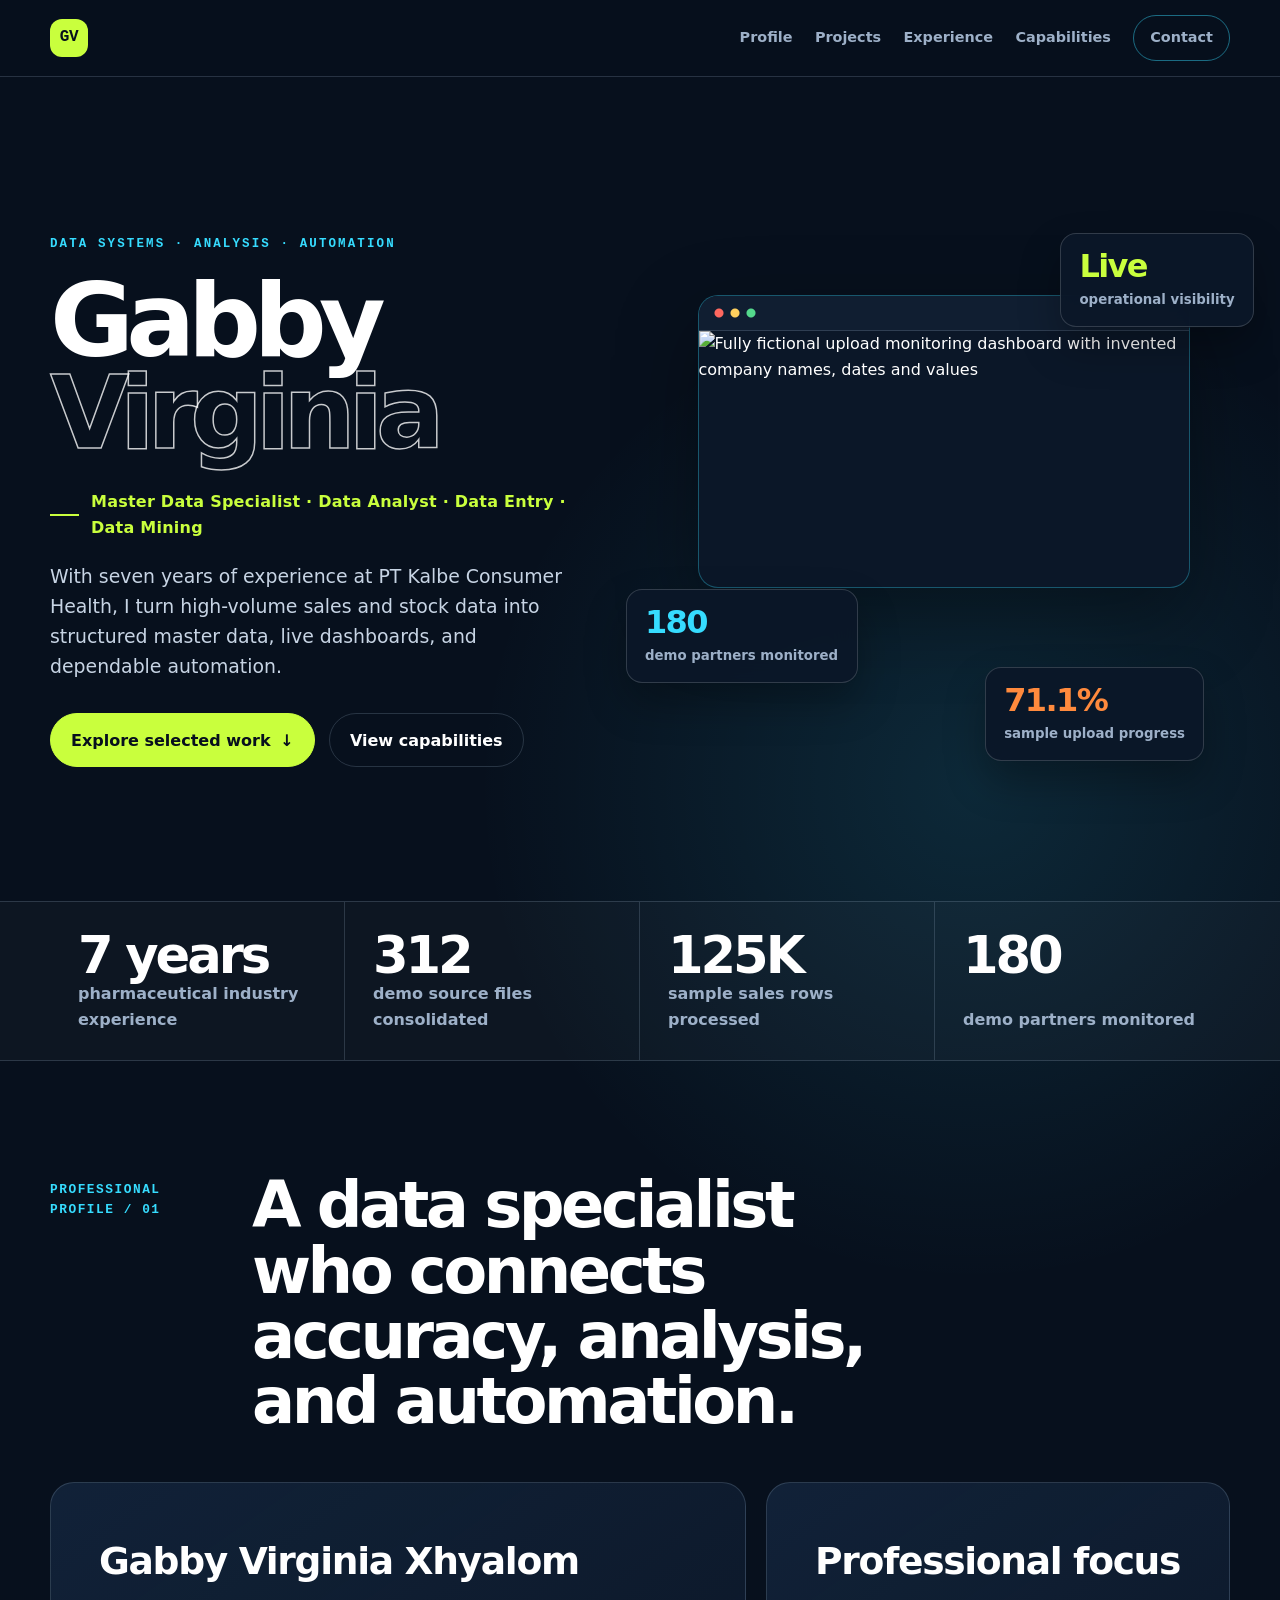
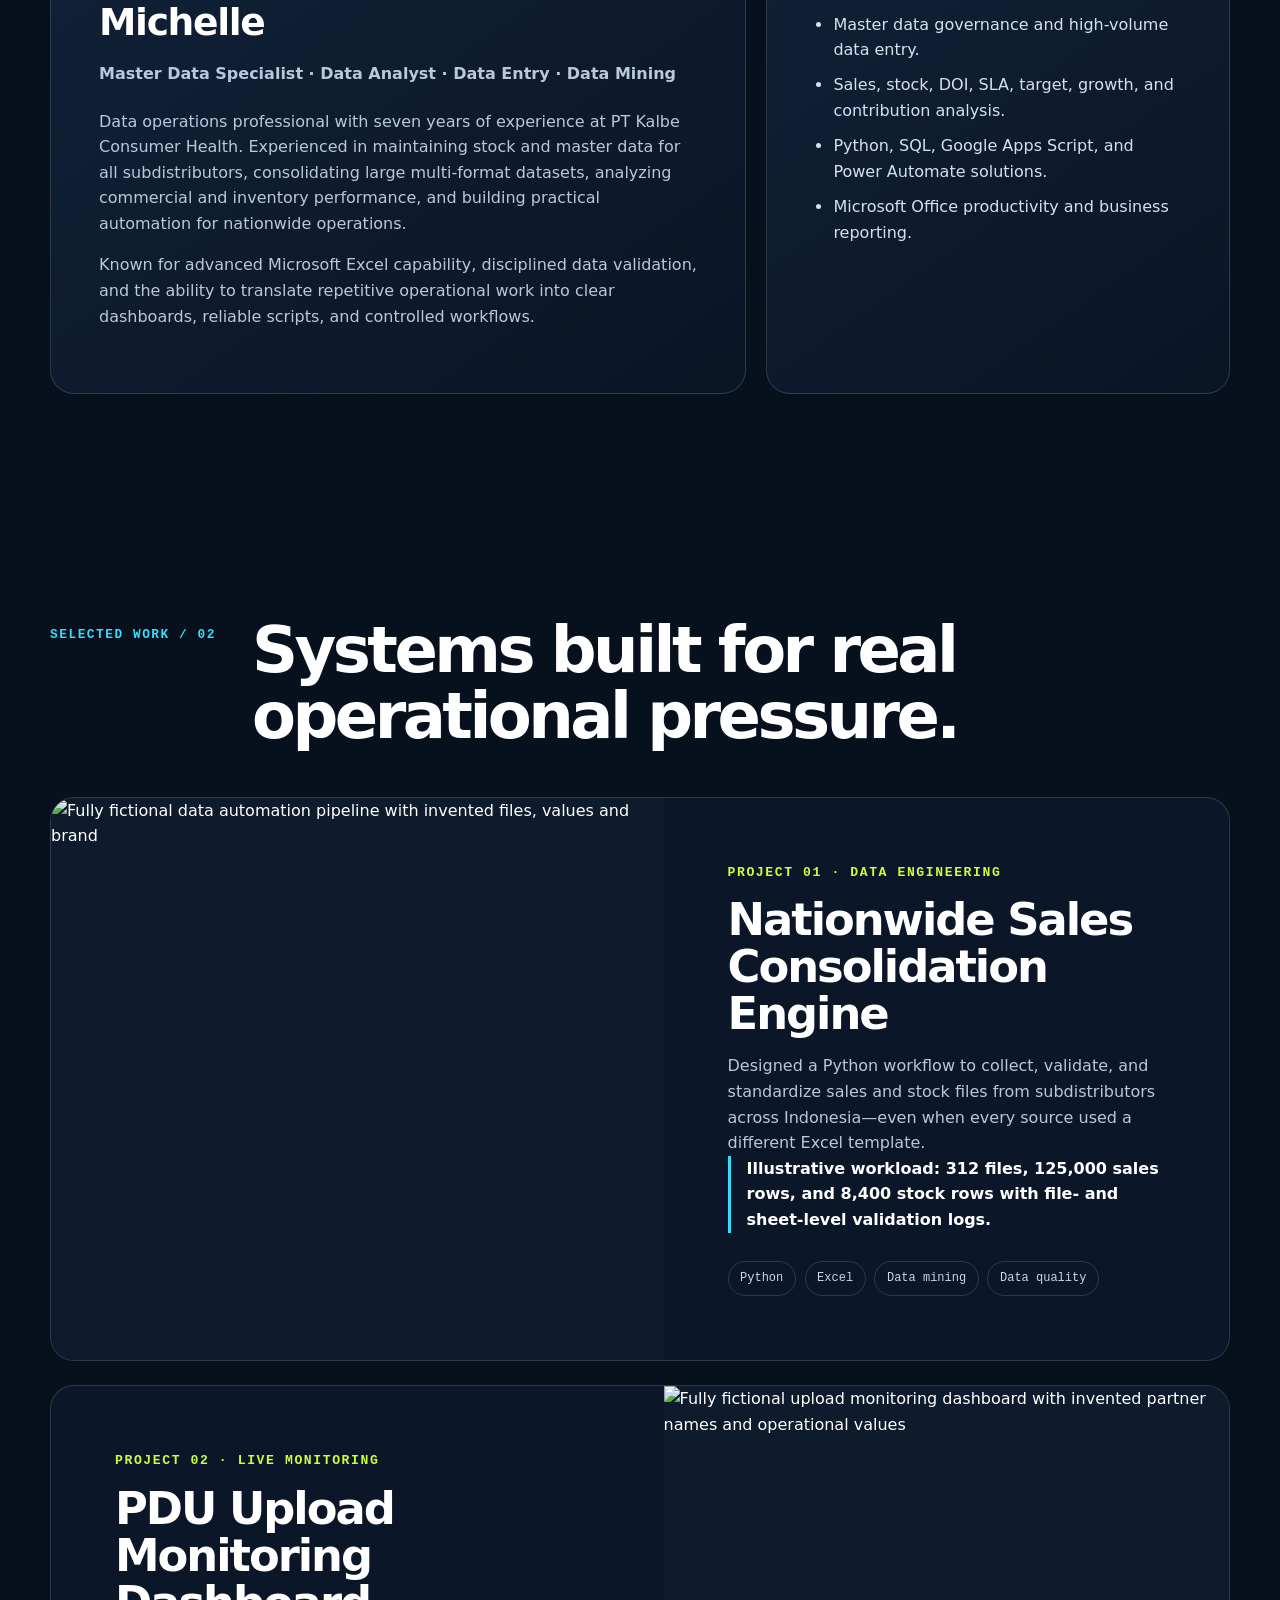
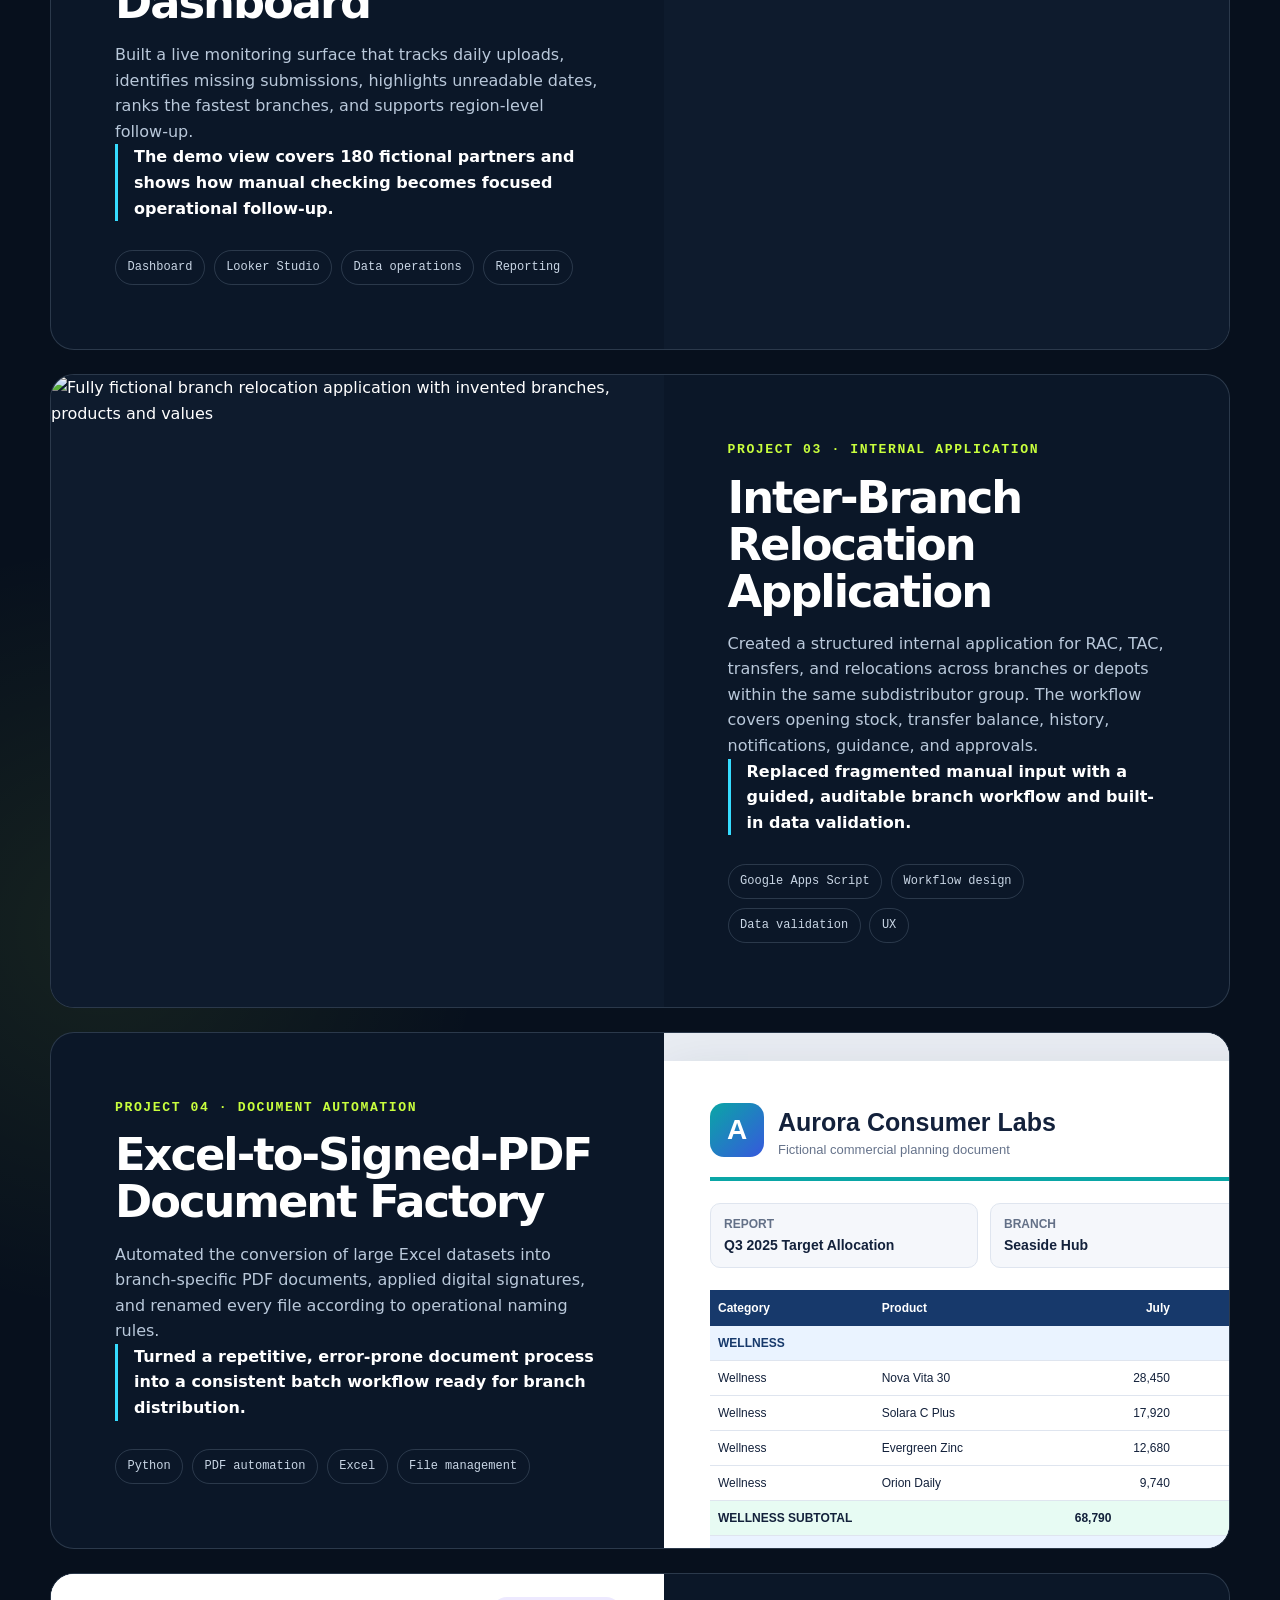
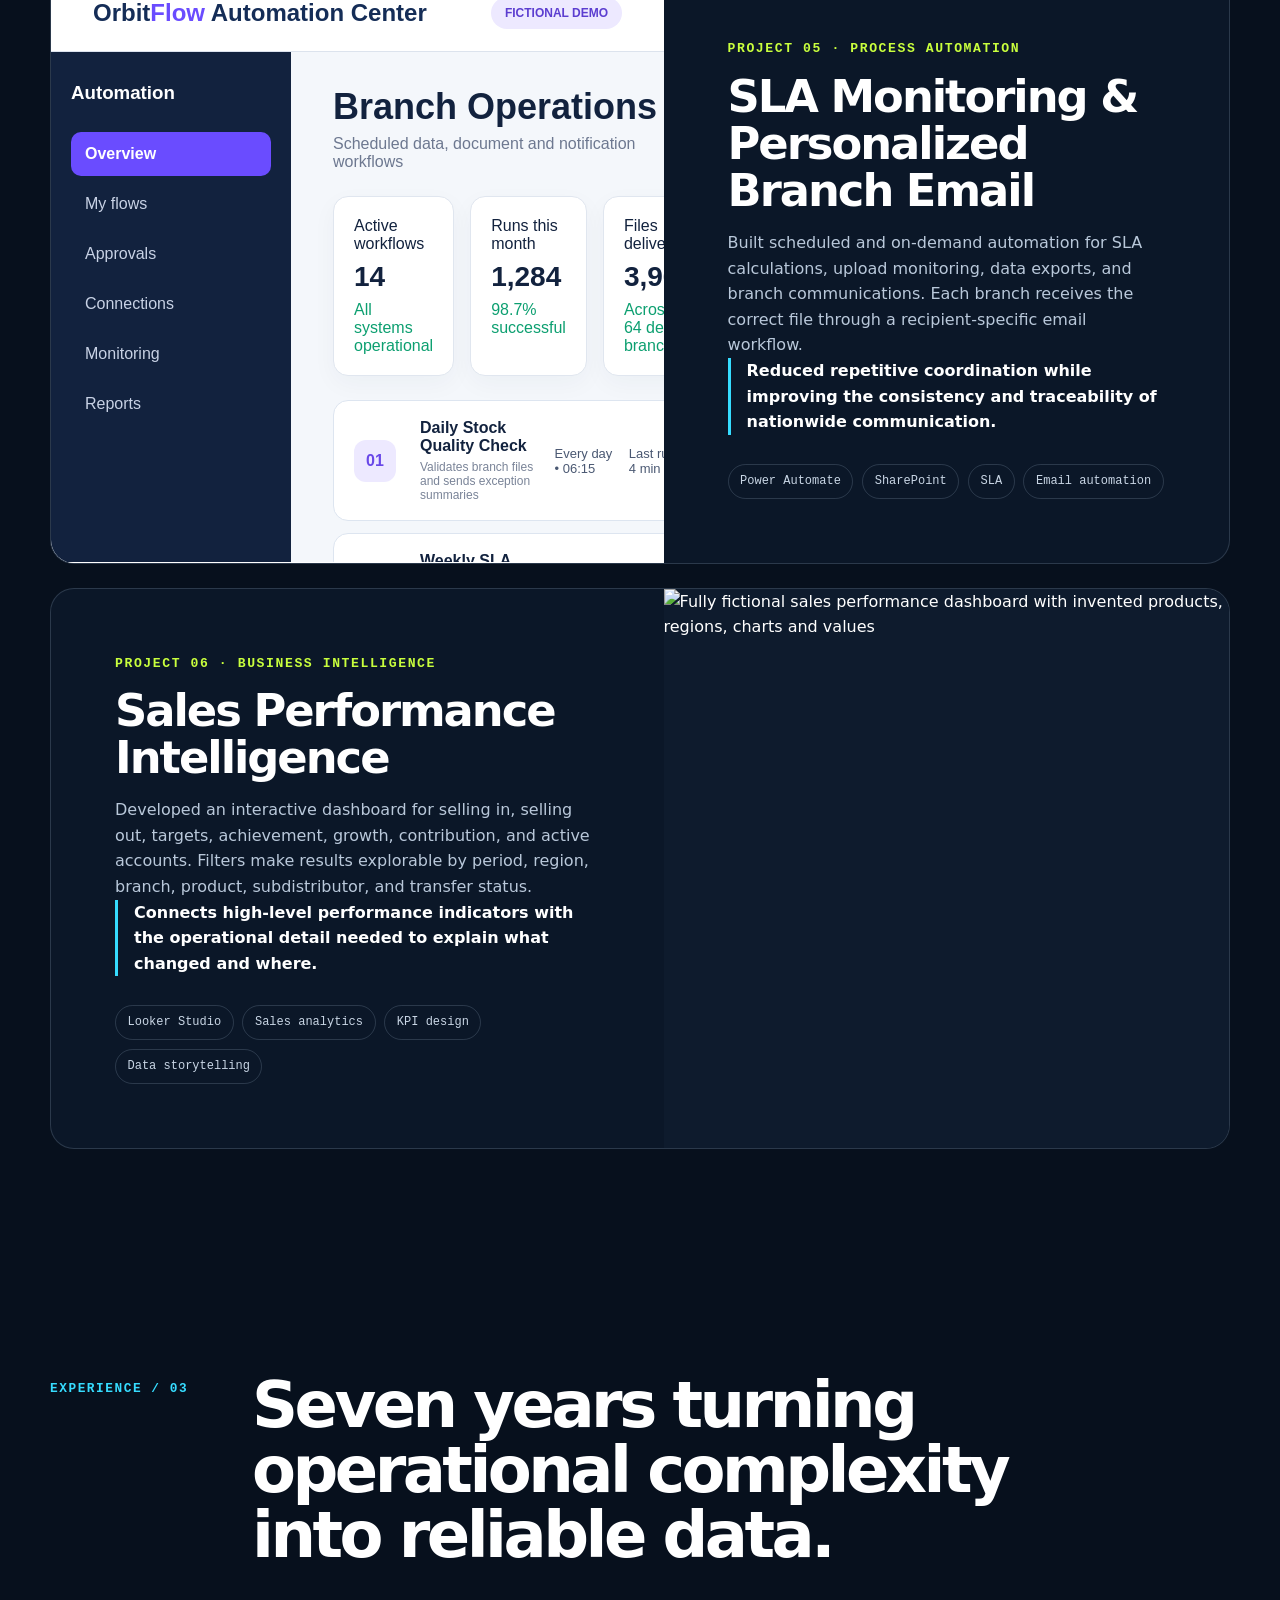
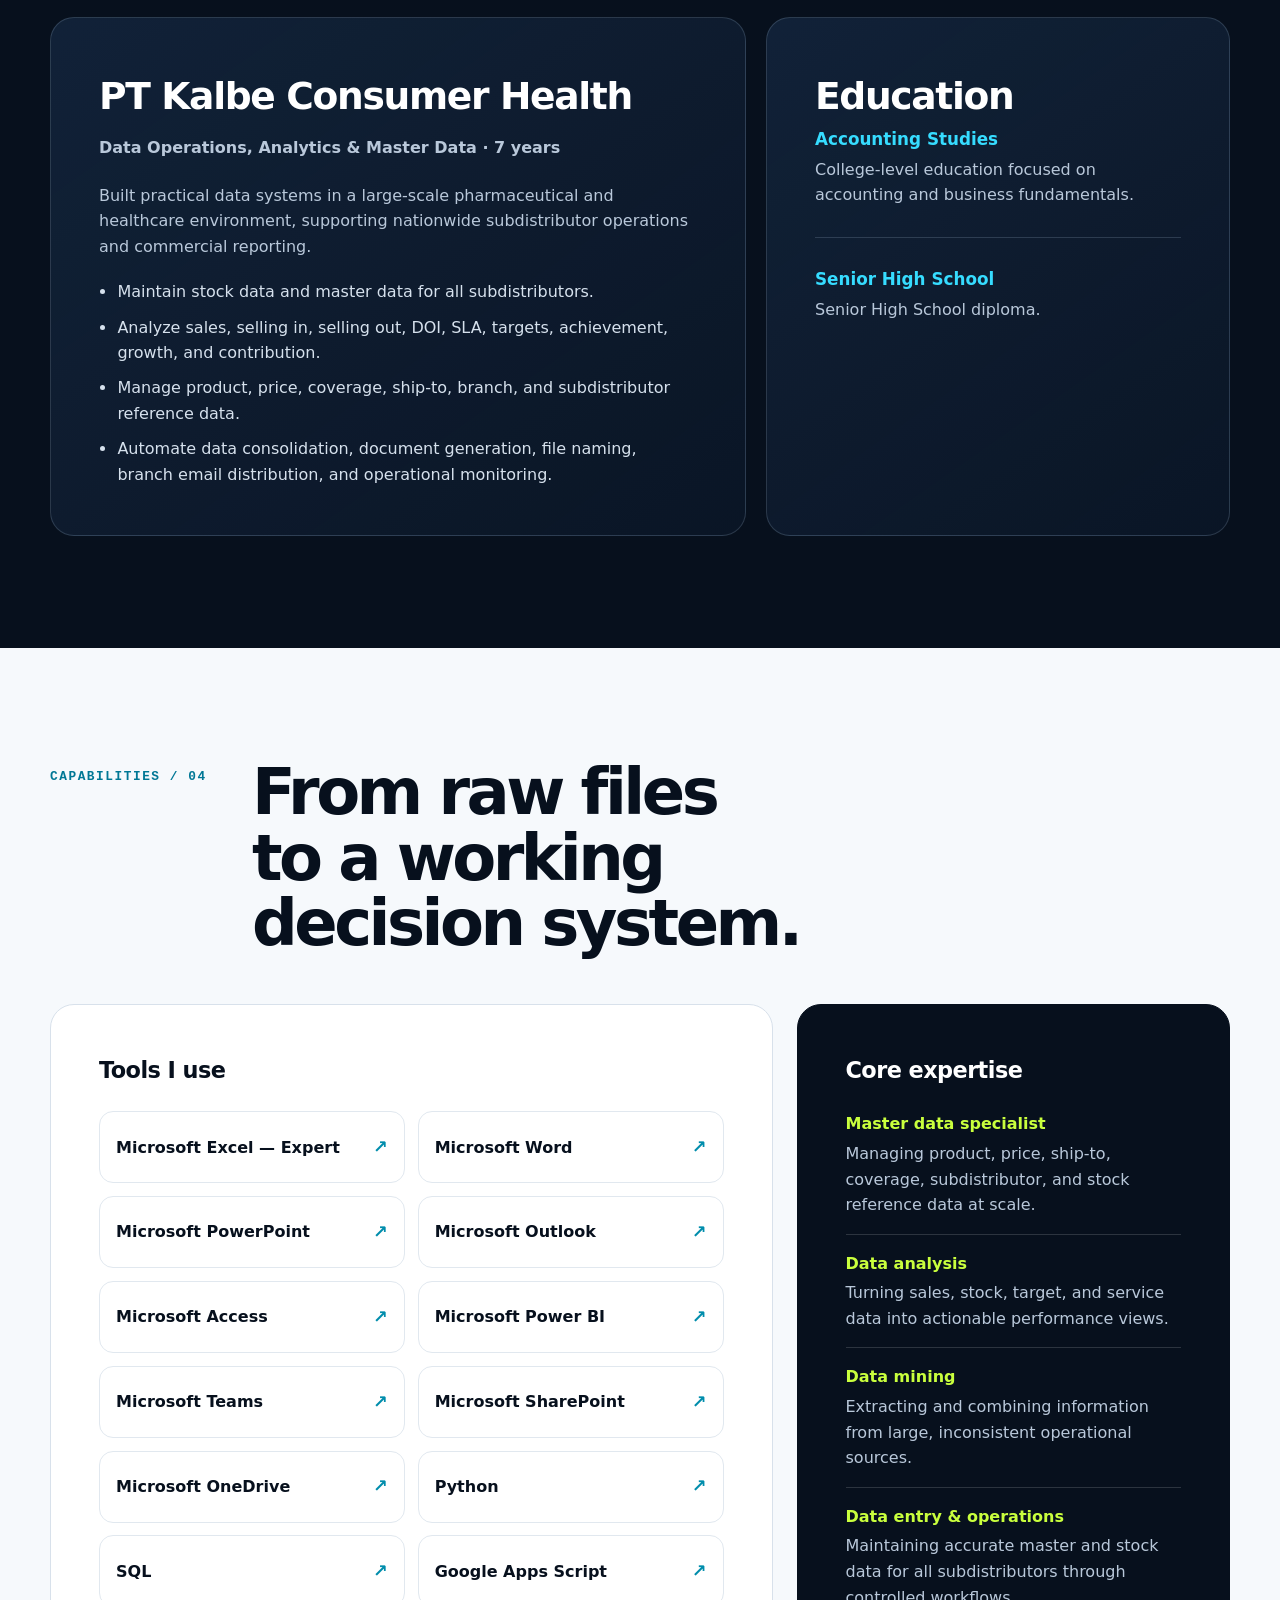
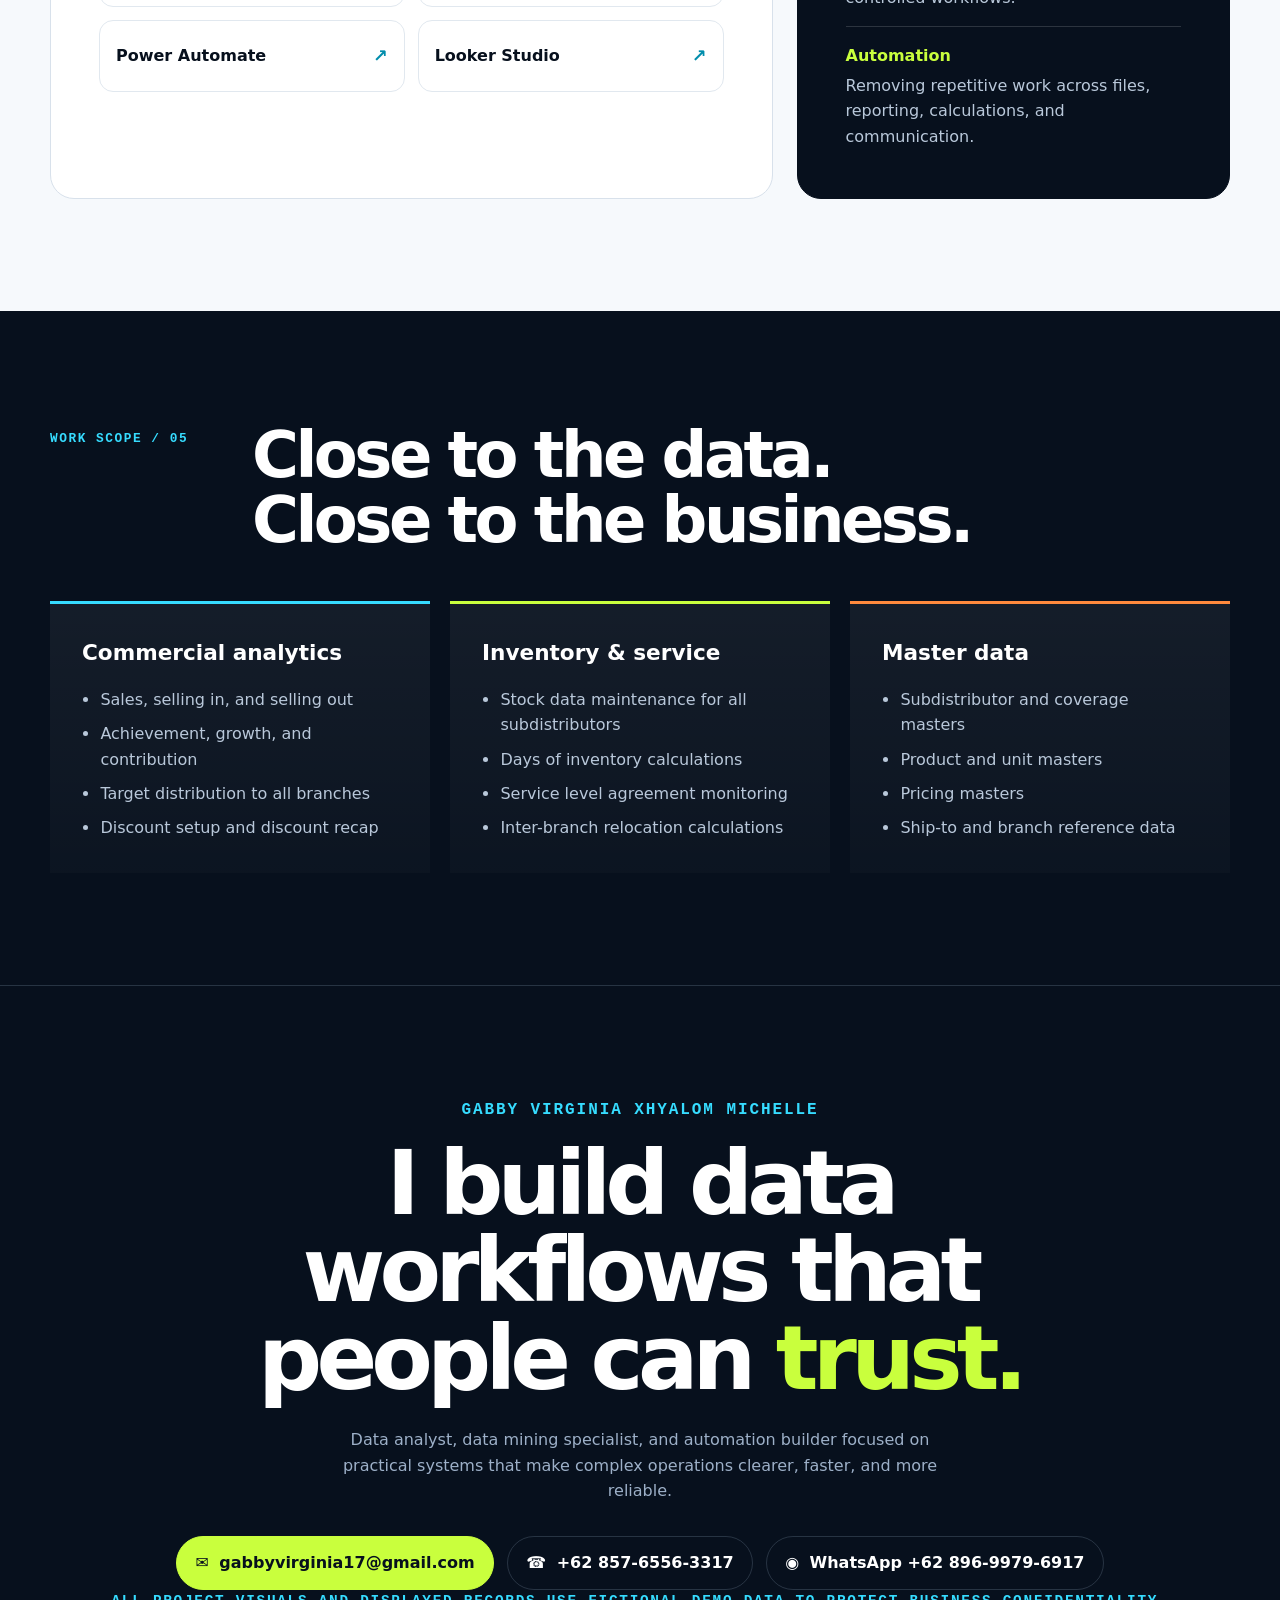
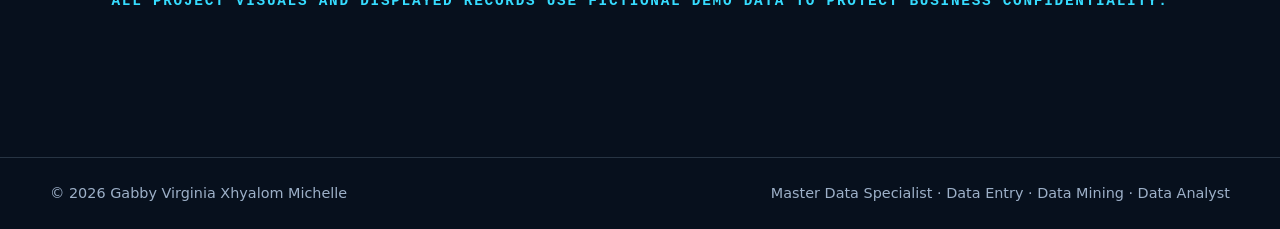
==== index.html @ 50d496a6 "Replace site with uploaded Gabby portfolio" ====
<!doctype html>
<html lang="en">
<head>
  <meta charset="utf-8">
  <meta name="viewport" content="width=device-width, initial-scale=1">
  <title>Gabby Virginia Xhyalom Michelle — Master Data Specialist</title>
  <meta name="description" content="Portfolio of Gabby Virginia Xhyalom Michelle, a master data specialist, data analyst, data entry and data mining professional with seven years of pharmaceutical industry experience.">
  <meta name="theme-color" content="#07101d">
  <link rel="icon" type="image/svg+xml" href="data:image/svg+xml,%3Csvg xmlns='http://www.w3.org/2000/svg' viewBox='0 0 64 64'%3E%3Crect width='64' height='64' rx='14' fill='%2307101d'/%3E%3Cpath d='M14 44V27h8v17h-8Zm14 0V15h8v29h-8Zm14 0V22h8v22h-8Z' fill='%2336dcff'/%3E%3Cpath d='M12 49h40' stroke='%23c9ff3d' stroke-width='4' stroke-linecap='round'/%3E%3C/svg%3E">
  <link rel="stylesheet" href="styles.css">
</head>
<body>
  <a class="skip-link" href="#main">Skip to content</a>
  <header class="topbar">
    <div class="shell nav">
      <a class="brand" href="#top" aria-label="Gabby Virginia home">
        <span class="brand-mark">GV</span>
        <span>Gabby Virginia</span>
      </a>
      <nav class="nav-links" aria-label="Primary navigation">
        <a href="#profile">Profile</a>
        <a href="#projects">Projects</a>
        <a href="#experience">Experience</a>
        <a href="#capabilities">Capabilities</a>
        <a class="nav-pill" href="#contact">Contact</a>
      </nav>
    </div>
  </header>

  <main id="main">
    <section class="hero" id="top">
      <div class="shell hero-grid">
        <div>
          <p class="eyebrow">Data systems · analysis · automation</p>
          <h1>Gabby<br><span class="outline">Virginia</span></h1>
          <p class="hero-role">Master Data Specialist · Data Analyst · Data Entry · Data Mining</p>
          <p class="hero-copy">With seven years of experience at PT Kalbe Consumer Health, I turn high-volume sales and stock data into structured master data, live dashboards, and dependable automation.</p>
          <div class="hero-actions">
            <a class="button button-primary" href="#projects">Explore selected work <span aria-hidden="true">↓</span></a>
            <a class="button button-secondary" href="#capabilities">View capabilities</a>
          </div>
        </div>

        <div class="hero-visual" aria-label="Featured live upload monitoring dashboard">
          <figure class="screen">
            <img src="assets/demo-upload-monitor.jpg" alt="Fully fictional upload monitoring dashboard with invented company names, dates and values">
          </figure>
          <div class="metric-card metric-a"><strong>180</strong><small>demo partners monitored</small></div>
          <div class="metric-card metric-b"><strong>Live</strong><small>operational visibility</small></div>
          <div class="metric-card metric-c"><strong>71.1%</strong><small>sample upload progress</small></div>
        </div>
      </div>
    </section>

    <section class="proof-strip" aria-label="Selected project scale">
      <div class="shell proof-grid">
        <div class="proof"><strong>7 years</strong><span>pharmaceutical industry experience</span></div>
        <div class="proof"><strong>312</strong><span>demo source files consolidated</span></div>
        <div class="proof"><strong>125K</strong><span>sample sales rows processed</span></div>
        <div class="proof"><strong>180</strong><span>demo partners monitored</span></div>
      </div>
    </section>

    <section id="profile">
      <div class="shell">
        <header class="section-head reveal">
          <p class="section-kicker">Professional profile / 01</p>
          <h2 class="section-title">A data specialist who connects accuracy, analysis, and automation.</h2>
        </header>
        <div class="career-grid">
          <article class="career-block reveal">
            <h3>Gabby Virginia Xhyalom Michelle</h3>
            <p class="career-meta">Master Data Specialist · Data Analyst · Data Entry · Data Mining</p>
            <p>Data operations professional with seven years of experience at PT Kalbe Consumer Health. Experienced in maintaining stock and master data for all subdistributors, consolidating large multi-format datasets, analyzing commercial and inventory performance, and building practical automation for nationwide operations.</p>
            <p>Known for advanced Microsoft Excel capability, disciplined data validation, and the ability to translate repetitive operational work into clear dashboards, reliable scripts, and controlled workflows.</p>
          </article>
          <aside class="career-block reveal">
            <h3>Professional focus</h3>
            <ul class="career-list">
              <li>Master data governance and high-volume data entry.</li>
              <li>Sales, stock, DOI, SLA, target, growth, and contribution analysis.</li>
              <li>Python, SQL, Google Apps Script, and Power Automate solutions.</li>
              <li>Microsoft Office productivity and business reporting.</li>
            </ul>
          </aside>
        </div>
      </div>
    </section>

    <section id="projects">
      <div class="shell">
        <header class="section-head reveal">
          <p class="section-kicker">Selected work / 02</p>
          <h2 class="section-title">Systems built for real operational pressure.</h2>
        </header>

        <div class="project-list">
          <article class="project reveal">
            <div class="project-media"><img src="assets/demo-automation-pipeline.jpg" alt="Fully fictional data automation pipeline with invented files, values and brand"></div>
            <div class="project-copy">
              <span class="project-number">PROJECT 01 · DATA ENGINEERING</span>
              <h3>Nationwide Sales Consolidation Engine</h3>
              <p>Designed a Python workflow to collect, validate, and standardize sales and stock files from subdistributors across Indonesia—even when every source used a different Excel template.</p>
              <p class="project-impact">Illustrative workload: 312 files, 125,000 sales rows, and 8,400 stock rows with file- and sheet-level validation logs.</p>
              <div class="tags"><span class="tag">Python</span><span class="tag">Excel</span><span class="tag">Data mining</span><span class="tag">Data quality</span></div>
            </div>
          </article>

          <article class="project reveal">
            <div class="project-media"><img src="assets/demo-upload-monitor.jpg" alt="Fully fictional upload monitoring dashboard with invented partner names and operational values"></div>
            <div class="project-copy">
              <span class="project-number">PROJECT 02 · LIVE MONITORING</span>
              <h3>PDU Upload Monitoring Dashboard</h3>
              <p>Built a live monitoring surface that tracks daily uploads, identifies missing submissions, highlights unreadable dates, ranks the fastest branches, and supports region-level follow-up.</p>
              <p class="project-impact">The demo view covers 180 fictional partners and shows how manual checking becomes focused operational follow-up.</p>
              <div class="tags"><span class="tag">Dashboard</span><span class="tag">Looker Studio</span><span class="tag">Data operations</span><span class="tag">Reporting</span></div>
            </div>
          </article>

          <article class="project reveal">
            <div class="project-media"><img src="assets/demo-relocation-workflow.jpg" alt="Fully fictional branch relocation application with invented branches, products and values"></div>
            <div class="project-copy">
              <span class="project-number">PROJECT 03 · INTERNAL APPLICATION</span>
              <h3>Inter-Branch Relocation Application</h3>
              <p>Created a structured internal application for RAC, TAC, transfers, and relocations across branches or depots within the same subdistributor group. The workflow covers opening stock, transfer balance, history, notifications, guidance, and approvals.</p>
              <p class="project-impact">Replaced fragmented manual input with a guided, auditable branch workflow and built-in data validation.</p>
              <div class="tags"><span class="tag">Google Apps Script</span><span class="tag">Workflow design</span><span class="tag">Data validation</span><span class="tag">UX</span></div>
            </div>
          </article>

          <article class="project reveal">
            <div class="project-media iframe-demo"><iframe src="assets/target-document-fictional.html" title="Fictional target allocation document preview" loading="lazy" tabindex="-1"></iframe></div>
            <div class="project-copy">
              <span class="project-number">PROJECT 04 · DOCUMENT AUTOMATION</span>
              <h3>Excel-to-Signed-PDF Document Factory</h3>
              <p>Automated the conversion of large Excel datasets into branch-specific PDF documents, applied digital signatures, and renamed every file according to operational naming rules.</p>
              <p class="project-impact">Turned a repetitive, error-prone document process into a consistent batch workflow ready for branch distribution.</p>
              <div class="tags"><span class="tag">Python</span><span class="tag">PDF automation</span><span class="tag">Excel</span><span class="tag">File management</span></div>
            </div>
          </article>

          <article class="project reveal">
            <div class="project-media iframe-demo"><iframe src="assets/automation-center-fictional.html" title="Fictional automation workflow center preview" loading="lazy" tabindex="-1"></iframe></div>
            <div class="project-copy">
              <span class="project-number">PROJECT 05 · PROCESS AUTOMATION</span>
              <h3>SLA Monitoring &amp; Personalized Branch Email</h3>
              <p>Built scheduled and on-demand automation for SLA calculations, upload monitoring, data exports, and branch communications. Each branch receives the correct file through a recipient-specific email workflow.</p>
              <p class="project-impact">Reduced repetitive coordination while improving the consistency and traceability of nationwide communication.</p>
              <div class="tags"><span class="tag">Power Automate</span><span class="tag">SharePoint</span><span class="tag">SLA</span><span class="tag">Email automation</span></div>
            </div>
          </article>

          <article class="project reveal">
            <div class="project-media"><img src="assets/demo-sales-dashboard.jpg" alt="Fully fictional sales performance dashboard with invented products, regions, charts and values"></div>
            <div class="project-copy">
              <span class="project-number">PROJECT 06 · BUSINESS INTELLIGENCE</span>
              <h3>Sales Performance Intelligence</h3>
              <p>Developed an interactive dashboard for selling in, selling out, targets, achievement, growth, contribution, and active accounts. Filters make results explorable by period, region, branch, product, subdistributor, and transfer status.</p>
              <p class="project-impact">Connects high-level performance indicators with the operational detail needed to explain what changed and where.</p>
              <div class="tags"><span class="tag">Looker Studio</span><span class="tag">Sales analytics</span><span class="tag">KPI design</span><span class="tag">Data storytelling</span></div>
            </div>
          </article>
        </div>
      </div>
    </section>

    <section id="experience">
      <div class="shell">
        <header class="section-head reveal">
          <p class="section-kicker">Experience / 03</p>
          <h2 class="section-title">Seven years turning operational complexity into reliable data.</h2>
        </header>
        <div class="career-grid">
          <article class="career-block reveal">
            <h3>PT Kalbe Consumer Health</h3>
            <p class="career-meta">Data Operations, Analytics &amp; Master Data · 7 years</p>
            <p>Built practical data systems in a large-scale pharmaceutical and healthcare environment, supporting nationwide subdistributor operations and commercial reporting.</p>
            <ul class="career-list">
              <li>Maintain stock data and master data for all subdistributors.</li>
              <li>Analyze sales, selling in, selling out, DOI, SLA, targets, achievement, growth, and contribution.</li>
              <li>Manage product, price, coverage, ship-to, branch, and subdistributor reference data.</li>
              <li>Automate data consolidation, document generation, file naming, branch email distribution, and operational monitoring.</li>
            </ul>
          </article>
          <aside class="career-block reveal" aria-label="Education">
            <h3>Education</h3>
            <div class="education-item">
              <strong>Accounting Studies</strong>
              <span>College-level education focused on accounting and business fundamentals.</span>
            </div>
            <div class="education-item">
              <strong>Senior High School</strong>
              <span>Senior High School diploma.</span>
            </div>
          </aside>
        </div>
      </div>
    </section>

    <section class="capabilities" id="capabilities">
      <div class="shell">
        <header class="section-head reveal">
          <p class="section-kicker">Capabilities / 04</p>
          <h2 class="section-title">From raw files to a working decision system.</h2>
        </header>
        <div class="cap-grid">
          <div class="cap-panel reveal">
            <h3>Tools I use</h3>
            <div class="skill-list">
              <div class="skill">Microsoft Excel — Expert</div>
              <div class="skill">Microsoft Word</div>
              <div class="skill">Microsoft PowerPoint</div>
              <div class="skill">Microsoft Outlook</div>
              <div class="skill">Microsoft Access</div>
              <div class="skill">Microsoft Power BI</div>
              <div class="skill">Microsoft Teams</div>
              <div class="skill">Microsoft SharePoint</div>
              <div class="skill">Microsoft OneDrive</div>
              <div class="skill">Python</div>
              <div class="skill">SQL</div>
              <div class="skill">Google Apps Script</div>
              <div class="skill">Power Automate</div>
              <div class="skill">Looker Studio</div>
            </div>
          </div>
          <div class="cap-panel dark reveal">
            <h3>Core expertise</h3>
            <div class="expertise-list">
              <div class="expertise-item"><strong>Master data specialist</strong><span>Managing product, price, ship-to, coverage, subdistributor, and stock reference data at scale.</span></div>
              <div class="expertise-item"><strong>Data analysis</strong><span>Turning sales, stock, target, and service data into actionable performance views.</span></div>
              <div class="expertise-item"><strong>Data mining</strong><span>Extracting and combining information from large, inconsistent operational sources.</span></div>
              <div class="expertise-item"><strong>Data entry &amp; operations</strong><span>Maintaining accurate master and stock data for all subdistributors through controlled workflows.</span></div>
              <div class="expertise-item"><strong>Automation</strong><span>Removing repetitive work across files, reporting, calculations, and communication.</span></div>
            </div>
          </div>
        </div>
      </div>
    </section>

    <section id="scope">
      <div class="shell">
        <header class="section-head reveal">
          <p class="section-kicker">Work scope / 05</p>
          <h2 class="section-title">Close to the data. Close to the business.</h2>
        </header>
        <div class="scope-grid">
          <article class="scope-card reveal">
            <h3>Commercial analytics</h3>
            <ul><li>Sales, selling in, and selling out</li><li>Achievement, growth, and contribution</li><li>Target distribution to all branches</li><li>Discount setup and discount recap</li></ul>
          </article>
          <article class="scope-card reveal">
            <h3>Inventory &amp; service</h3>
            <ul><li>Stock data maintenance for all subdistributors</li><li>Days of inventory calculations</li><li>Service level agreement monitoring</li><li>Inter-branch relocation calculations</li></ul>
          </article>
          <article class="scope-card reveal">
            <h3>Master data</h3>
            <ul><li>Subdistributor and coverage masters</li><li>Product and unit masters</li><li>Pricing masters</li><li>Ship-to and branch reference data</li></ul>
          </article>
        </div>
      </div>
    </section>

    <section class="closing" id="contact">
      <div class="shell reveal">
        <p>Gabby Virginia Xhyalom Michelle</p>
        <h2>I build data workflows that people can <span>trust.</span></h2>
        <p class="closing-note">Data analyst, data mining specialist, and automation builder focused on practical systems that make complex operations clearer, faster, and more reliable.</p>
        <div class="contact-links" aria-label="Contact Gabby Virginia">
          <a class="contact-link" href="mailto:gabbyvirginia17@gmail.com"><span aria-hidden="true">✉</span> gabbyvirginia17@gmail.com</a>
          <a class="contact-link" href="tel:+6285765563317"><span aria-hidden="true">☎</span> +62 857-6556-3317</a>
          <a class="contact-link" href="https://wa.me/6289699796917" target="_blank" rel="noopener"><span aria-hidden="true">◉</span> WhatsApp +62 896-9979-6917</a>
        </div>
        <p class="demo-note">All project visuals and displayed records use fictional demo data to protect business confidentiality.</p>
      </div>
    </section>
  </main>

  <footer>
    <div class="shell footer-inner">
      <span>© <span id="year"></span> Gabby Virginia Xhyalom Michelle</span>
      <span>Master Data Specialist · Data Entry · Data Mining · Data Analyst</span>
    </div>
  </footer>
  <script src="script.js"></script>
</body>
</html>
---- styles.css ----
:root {
      --ink: #07101d;
      --ink-2: #0b1728;
      --ink-3: #13243b;
      --paper: #f6f9fc;
      --muted: #9db0c8;
      --line: rgba(157, 176, 200, .22);
      --cyan: #36dcff;
      --lime: #c9ff3d;
      --orange: #ff8a3d;
      --white: #ffffff;
      --radius: 24px;
      --shadow: 0 28px 80px rgba(0, 0, 0, .34);
    }

    * { box-sizing: border-box; }
    html { scroll-behavior: smooth; }
    body {
      margin: 0;
      color: var(--white);
      background:
        radial-gradient(circle at 76% 8%, rgba(54, 220, 255, .12), transparent 31rem),
        radial-gradient(circle at 8% 42%, rgba(201, 255, 61, .08), transparent 24rem),
        var(--ink);
      font-family: Inter, ui-sans-serif, system-ui, -apple-system, BlinkMacSystemFont, "Segoe UI", sans-serif;
      font-size: 16px;
      line-height: 1.6;
      overflow-x: hidden;
    }

    a { color: inherit; }
    img { display: block; max-width: 100%; }
    button { font: inherit; }
    ::selection { background: var(--lime); color: var(--ink); }

    .skip-link {
      position: fixed;
      left: 1rem;
      top: -5rem;
      z-index: 100;
      padding: .75rem 1rem;
      color: var(--ink);
      background: var(--lime);
      border-radius: 8px;
      font-weight: 800;
    }
    .skip-link:focus { top: 1rem; }

    .shell { width: min(1180px, calc(100% - 40px)); margin: 0 auto; }

    .topbar {
      position: sticky;
      top: 0;
      z-index: 40;
      background: rgba(7, 16, 29, .78);
      border-bottom: 1px solid var(--line);
      backdrop-filter: blur(18px);
    }
    .nav {
      min-height: 76px;
      display: flex;
      align-items: center;
      justify-content: space-between;
      gap: 2rem;
    }
    .brand {
      display: inline-flex;
      align-items: center;
      gap: .8rem;
      text-decoration: none;
      font-weight: 850;
      letter-spacing: -.02em;
    }
    .brand-mark {
      width: 38px;
      height: 38px;
      display: grid;
      place-items: center;
      color: var(--ink);
      background: var(--lime);
      border-radius: 12px;
      font-family: ui-monospace, SFMono-Regular, Menlo, Consolas, monospace;
      font-weight: 900;
    }
    .brand span:last-child { display: none; }
    .nav-links { display: flex; align-items: center; gap: 1.4rem; }
    .nav-links a {
      color: var(--muted);
      text-decoration: none;
      font-weight: 700;
      font-size: .9rem;
      transition: color .2s ease;
    }
    .nav-links a:hover, .nav-links a:focus-visible { color: var(--white); }
    .nav-pill {
      padding: .68rem 1rem;
      border: 1px solid rgba(54, 220, 255, .45);
      border-radius: 999px;
    }

    .hero {
      min-height: calc(100vh - 76px);
      padding: 5.5rem 0 4rem;
      display: grid;
      align-items: center;
    }
    .hero-grid {
      display: grid;
      grid-template-columns: minmax(0, .95fr) minmax(460px, 1.05fr);
      align-items: center;
      gap: clamp(3rem, 7vw, 7rem);
    }
    .eyebrow {
      margin: 0 0 1.25rem;
      color: var(--cyan);
      font-family: ui-monospace, SFMono-Regular, Menlo, Consolas, monospace;
      font-size: .78rem;
      font-weight: 800;
      letter-spacing: .17em;
      text-transform: uppercase;
    }
    .hero h1 {
      margin: 0;
      max-width: 760px;
      font-size: clamp(3.4rem, 8vw, 7.4rem);
      line-height: .9;
      letter-spacing: -.075em;
      text-wrap: balance;
    }
    .hero h1 .outline {
      color: transparent;
      -webkit-text-stroke: 1.5px rgba(255, 255, 255, .78);
    }
    .hero-role {
      margin: 1.9rem 0 0;
      display: flex;
      align-items: center;
      gap: .75rem;
      color: var(--lime);
      font-weight: 850;
      letter-spacing: .015em;
    }
    .hero-role::before {
      content: "";
      width: 36px;
      height: 2px;
      background: var(--lime);
    }
    .hero-copy {
      max-width: 610px;
      margin: 1.25rem 0 2rem;
      color: #c7d4e4;
      font-size: clamp(1rem, 1.6vw, 1.18rem);
    }
    .hero-actions { display: flex; flex-wrap: wrap; gap: .9rem; }
    .button {
      display: inline-flex;
      align-items: center;
      justify-content: center;
      gap: .6rem;
      min-height: 48px;
      padding: .82rem 1.25rem;
      border: 1px solid var(--line);
      border-radius: 999px;
      text-decoration: none;
      font-weight: 850;
      transition: transform .2s ease, background .2s ease, border-color .2s ease;
    }
    .button:hover { transform: translateY(-2px); }
    .button-primary { color: var(--ink); background: var(--lime); border-color: var(--lime); }
    .button-secondary:hover { background: var(--ink-3); border-color: var(--cyan); }

    .hero-visual { position: relative; min-height: 540px; }
    .screen {
      position: absolute;
      inset: 3rem 0 auto;
      overflow: hidden;
      border: 1px solid rgba(54, 220, 255, .32);
      border-radius: 20px;
      background: var(--ink-2);
      box-shadow: var(--shadow);
      transform: none;
    }
    .screen::before {
      content: "";
      display: block;
      height: 34px;
      background:
        radial-gradient(circle at 20px 17px, #ff685f 0 4px, transparent 5px),
        radial-gradient(circle at 36px 17px, #ffd05e 0 4px, transparent 5px),
        radial-gradient(circle at 52px 17px, #54d98c 0 4px, transparent 5px),
        #101e31;
      border-bottom: 1px solid var(--line);
    }
    .screen img { width: 100%; aspect-ratio: 16 / 8.35; object-fit: cover; object-position: top; }
    .metric-card {
      position: absolute;
      z-index: 2;
      min-width: 150px;
      padding: 1rem 1.15rem;
      border: 1px solid rgba(255, 255, 255, .16);
      border-radius: 16px;
      background: rgba(11, 23, 40, .93);
      box-shadow: 0 20px 40px rgba(0, 0, 0, .28);
      backdrop-filter: blur(14px);
    }
    .metric-card strong { display: block; font-size: 2rem; line-height: 1; letter-spacing: -.05em; }
    .metric-card small { display: block; margin-top: .45rem; color: var(--muted); font-weight: 700; }
    .metric-a { left: -2rem; bottom: 5.5rem; }
    .metric-a strong { color: var(--cyan); }
    .metric-b { right: -1.5rem; top: .1rem; }
    .metric-b strong { color: var(--lime); }
    .metric-c { right: 1.6rem; bottom: .6rem; }
    .metric-c strong { color: var(--orange); }

    section { padding: 7rem 0; }
    .section-head {
      display: grid;
      grid-template-columns: 170px 1fr;
      gap: 2rem;
      align-items: start;
      margin-bottom: 3rem;
    }
    .section-kicker {
      margin: .4rem 0 0;
      color: var(--cyan);
      font-family: ui-monospace, SFMono-Regular, Menlo, Consolas, monospace;
      font-size: .8rem;
      font-weight: 800;
      letter-spacing: .12em;
      text-transform: uppercase;
    }
    .section-title {
      margin: 0;
      max-width: 760px;
      font-size: clamp(2.2rem, 5vw, 4.8rem);
      line-height: 1.02;
      letter-spacing: -.055em;
      text-wrap: balance;
    }

    .proof-strip {
      padding: 0;
      border-block: 1px solid var(--line);
      background: rgba(255, 255, 255, .025);
    }
    .proof-grid { display: grid; grid-template-columns: repeat(4, 1fr); }
    .proof {
      min-height: 158px;
      padding: 1.75rem;
      display: flex;
      flex-direction: column;
      justify-content: space-between;
      border-right: 1px solid var(--line);
    }
    .proof:last-child { border-right: 0; }
    .proof strong { font-size: clamp(2rem, 4vw, 3.5rem); letter-spacing: -.06em; line-height: 1; }
    .proof span { color: var(--muted); font-weight: 700; }

    .project-list { display: grid; gap: 1.5rem; }
    .project {
      display: grid;
      grid-template-columns: 1.04fr .96fr;
      gap: 0;
      overflow: hidden;
      border: 1px solid var(--line);
      border-radius: var(--radius);
      background: var(--ink-2);
      transition: transform .25s ease, border-color .25s ease;
    }
    .project:hover { transform: translateY(-4px); border-color: rgba(54, 220, 255, .5); }
    .project:nth-child(even) .project-media { order: 2; }
    .project:nth-child(even) .project-copy { order: 1; }
    .project-media {
      position: relative;
      min-height: 420px;
      overflow: hidden;
      background: #0e1b2d;
    }
    .project-media img {
      width: 100%;
      height: 100%;
      object-fit: cover;
      object-position: top left;
      transition: transform .55s ease;
    }
    .project-media.iframe-demo { background: #eef2f7; }
    .project-media.iframe-demo iframe {
      width: 100%;
      height: 100%;
      min-height: 420px;
      display: block;
      border: 0;
      pointer-events: none;
      background: #ffffff;
    }
    .project:hover .project-media img { transform: scale(1.025); }
    .project-media.contain { background: #eef3f4; }
    .project-media.contain img { object-fit: contain; padding: 1.25rem; }
    .project-media.with-inset > img:first-child { filter: brightness(.68) saturate(.9); }
    .project-media .inset-image {
      position: absolute;
      right: 1.25rem;
      bottom: 1.25rem;
      width: 68%;
      height: 54%;
      z-index: 2;
      object-fit: cover;
      object-position: top left;
      border: 1px solid rgba(54, 220, 255, .65);
      border-radius: 13px;
      box-shadow: 0 20px 50px rgba(0, 0, 0, .52);
    }
    .project-copy {
      padding: clamp(2rem, 5vw, 4rem);
      display: flex;
      flex-direction: column;
      justify-content: center;
    }
    .project-number {
      color: var(--lime);
      font-family: ui-monospace, SFMono-Regular, Menlo, Consolas, monospace;
      font-size: .82rem;
      font-weight: 800;
      letter-spacing: .12em;
    }
    .project h3 {
      margin: .85rem 0 1rem;
      font-size: clamp(1.8rem, 3.5vw, 3rem);
      line-height: 1.05;
      letter-spacing: -.045em;
    }
    .project p { margin: 0; color: #b9c8da; }
    .project-impact {
      margin: 1.65rem 0 0;
      padding-left: 1rem;
      border-left: 3px solid var(--cyan);
      color: var(--white) !important;
      font-weight: 750;
    }
    .tags { display: flex; flex-wrap: wrap; gap: .55rem; margin-top: 1.8rem; }
    .tag {
      padding: .43rem .72rem;
      color: #c9d6e5;
      border: 1px solid var(--line);
      border-radius: 999px;
      font-family: ui-monospace, SFMono-Regular, Menlo, Consolas, monospace;
      font-size: .75rem;
    }

    .capabilities { background: var(--paper); color: var(--ink); }
    .capabilities .section-kicker { color: #007795; }
    .cap-grid { display: grid; grid-template-columns: 1.25fr .75fr; gap: 1.5rem; }
    .cap-panel {
      padding: clamp(1.8rem, 4vw, 3rem);
      border: 1px solid #d8e1eb;
      border-radius: var(--radius);
      background: var(--white);
    }
    .cap-panel.dark { color: var(--white); background: var(--ink); border-color: var(--ink); }
    .cap-panel h3 { margin: 0 0 1.4rem; font-size: 1.4rem; letter-spacing: -.025em; }
    .skill-list { display: grid; grid-template-columns: repeat(2, 1fr); gap: .8rem; }
    .skill {
      min-height: 72px;
      padding: 1rem;
      display: flex;
      align-items: center;
      justify-content: space-between;
      gap: 1rem;
      border: 1px solid #e1e8ef;
      border-radius: 14px;
      font-weight: 800;
    }
    .skill::after { content: "↗"; color: #008dac; font-size: 1.1rem; }
    .expertise-list { display: grid; gap: 1rem; }
    .expertise-item {
      padding-bottom: 1rem;
      border-bottom: 1px solid rgba(255,255,255,.15);
    }
    .expertise-item:last-child { border-bottom: 0; padding-bottom: 0; }
    .expertise-item strong { display: block; margin-bottom: .25rem; color: var(--lime); }
    .expertise-item span { color: #b9c8da; }

    .scope-grid { display: grid; grid-template-columns: repeat(3, 1fr); gap: 1.25rem; }
    .scope-card {
      padding: 2rem;
      border-top: 3px solid var(--cyan);
      background: linear-gradient(180deg, rgba(255,255,255,.055), rgba(255,255,255,.018));
    }
    .scope-card:nth-child(2) { border-color: var(--lime); }
    .scope-card:nth-child(3) { border-color: var(--orange); }
    .scope-card h3 { margin: 0 0 1rem; font-size: 1.35rem; }
    .scope-card ul { margin: 0; padding-left: 1.15rem; color: #b9c8da; }
    .scope-card li + li { margin-top: .55rem; }

    .career-grid { display: grid; grid-template-columns: 1.2fr .8fr; gap: 1.25rem; }
    .career-block {
      padding: clamp(1.8rem, 4vw, 3rem);
      border: 1px solid var(--line);
      border-radius: var(--radius);
      background: linear-gradient(145deg, rgba(19, 36, 59, .9), rgba(11, 23, 40, .78));
    }
    .career-block h3 { margin: 0; font-size: clamp(1.55rem, 3vw, 2.35rem); letter-spacing: -.035em; }
    .career-meta { margin: .55rem 0 1.4rem; color: var(--lime); font-weight: 800; }
    .career-block p { color: #b9c8da; }
    .career-list { margin: 1.25rem 0 0; padding-left: 1.15rem; color: #d6e1ed; }
    .career-list li + li { margin-top: .6rem; }
    .education-item + .education-item { margin-top: 1.8rem; padding-top: 1.8rem; border-top: 1px solid var(--line); }
    .education-item strong { display: block; color: var(--cyan); font-size: 1.05rem; }
    .education-item span { display: block; margin-top: .25rem; color: #b9c8da; }

    .closing {
      padding: 7rem 0 8rem;
      text-align: center;
      border-top: 1px solid var(--line);
    }
    .closing p { margin: 0 auto 1rem; color: var(--cyan); font-family: ui-monospace, SFMono-Regular, Menlo, Consolas, monospace; font-weight: 800; letter-spacing: .12em; text-transform: uppercase; }
    .closing h2 { margin: 0 auto; max-width: 900px; font-size: clamp(2.6rem, 7vw, 6.5rem); line-height: .98; letter-spacing: -.065em; }
    .closing h2 span { color: var(--lime); }
    .closing-note { margin: 1.5rem auto 0 !important; max-width: 620px; color: var(--muted) !important; font-family: inherit !important; font-weight: 500 !important; letter-spacing: 0 !important; text-transform: none !important; }
    .contact-links {
      margin-top: 2rem;
      display: flex;
      flex-wrap: wrap;
      justify-content: center;
      gap: .8rem;
    }
    .contact-link {
      display: inline-flex;
      align-items: center;
      gap: .65rem;
      min-height: 50px;
      padding: .82rem 1.15rem;
      border: 1px solid var(--line);
      border-radius: 999px;
      color: var(--white);
      text-decoration: none;
      font-weight: 800;
      transition: transform .2s ease, border-color .2s ease, background .2s ease;
    }
    .contact-link:hover, .contact-link:focus-visible {
      transform: translateY(-2px);
      border-color: var(--cyan);
      background: var(--ink-3);
    }
    .contact-link:first-child { color: var(--ink); background: var(--lime); border-color: var(--lime); }
    .demo-note {
      margin: 1.25rem 0 0;
      color: var(--muted);
      font-size: .9rem;
      font-weight: 650;
    }

    footer { padding: 1.5rem 0; border-top: 1px solid var(--line); color: var(--muted); }
    .footer-inner { display: flex; justify-content: space-between; gap: 1rem; font-size: .9rem; }

    .reveal { opacity: 0; transform: translateY(20px); transition: opacity .7s ease, transform .7s ease; }
    .reveal.visible { opacity: 1; transform: none; }
    @media (prefers-reduced-motion: reduce) {
      *, *::before, *::after { scroll-behavior: auto !important; transition-duration: .01ms !important; animation-duration: .01ms !important; }
      .reveal { opacity: 1; transform: none; }
    }

    @media (max-width: 980px) {
      .hero-grid { grid-template-columns: 1fr; }
      .hero { padding-top: 4rem; }
      .hero-visual { min-height: 450px; }
      .screen { inset: 2rem 5% auto; }
      .metric-a { left: 0; }
      .metric-b { right: 0; }
      .proof-grid { grid-template-columns: repeat(2, 1fr); }
      .proof:nth-child(2) { border-right: 0; }
      .proof:nth-child(-n+2) { border-bottom: 1px solid var(--line); }
      .project { grid-template-columns: 1fr; }
      .project:nth-child(even) .project-media, .project:nth-child(even) .project-copy { order: initial; }
      .project-media { min-height: 360px; }
      .cap-grid, .career-grid { grid-template-columns: 1fr; }
    }

    @media (max-width: 720px) {
      .shell { width: min(100% - 28px, 1180px); }
      .nav { min-height: 68px; }
      .nav-links a:not(.nav-pill) { display: none; }
      .brand span:last-child { display: inline; }
      .hero { min-height: auto; padding: 4rem 0 2rem; }
      .hero h1 { font-size: clamp(3.2rem, 16vw, 5.4rem); }
      .hero-visual { min-height: 350px; margin-top: .5rem; }
      .screen { inset: 1rem 0 auto; transform: none; }
      .metric-card { min-width: 120px; padding: .8rem .9rem; }
      .metric-card strong { font-size: 1.45rem; }
      .metric-a { bottom: 1rem; }
      .metric-b { top: -1rem; }
      .metric-c { right: .5rem; bottom: -.75rem; }
      section { padding: 5rem 0; }
      .section-head { grid-template-columns: 1fr; gap: .65rem; }
      .project-media { min-height: 260px; }
      .project-copy { padding: 1.7rem; }
      .skill-list, .scope-grid { grid-template-columns: 1fr; }
      .footer-inner { flex-direction: column; }
    }

    @media (max-width: 430px) {
      .proof-grid { grid-template-columns: 1fr; }
      .proof { min-height: 126px; border-right: 0; border-bottom: 1px solid var(--line); }
      .proof:last-child { border-bottom: 0; }
      .hero-actions .button { width: 100%; }
      .metric-c { display: none; }
    }
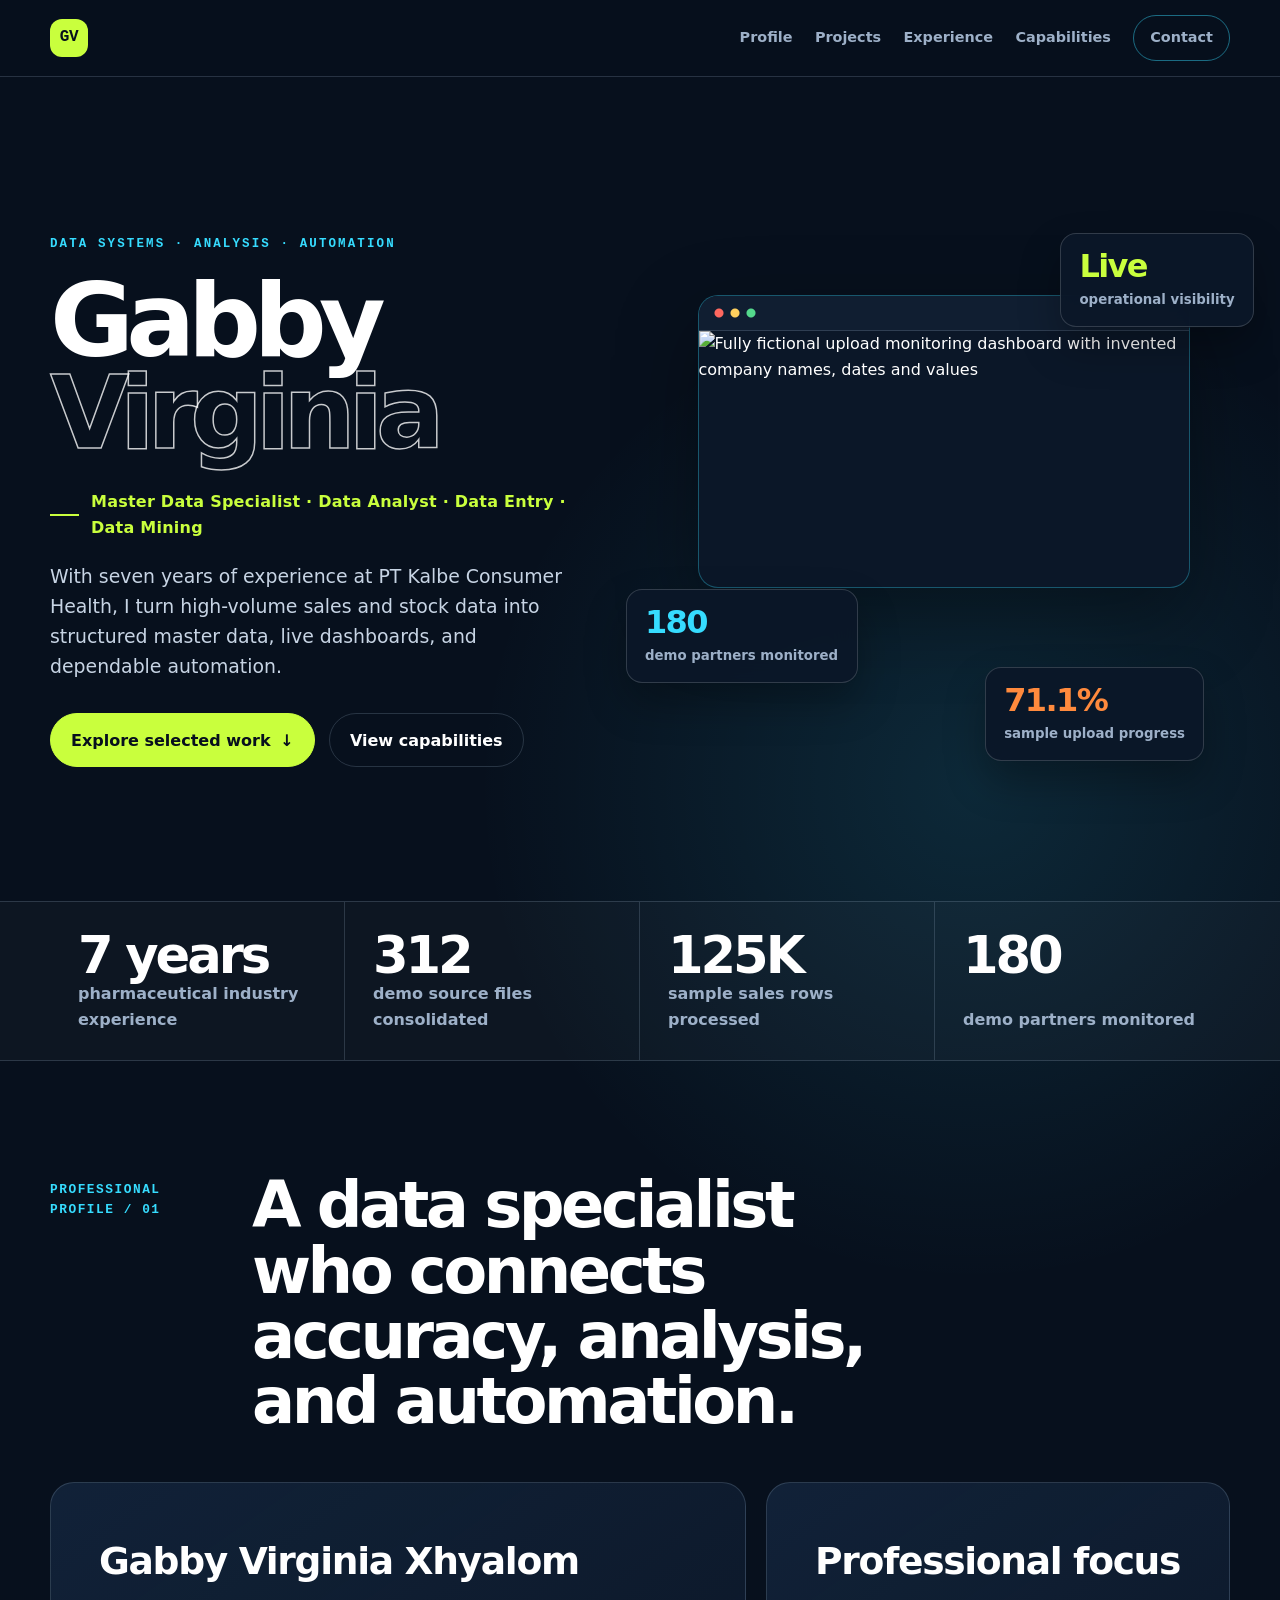
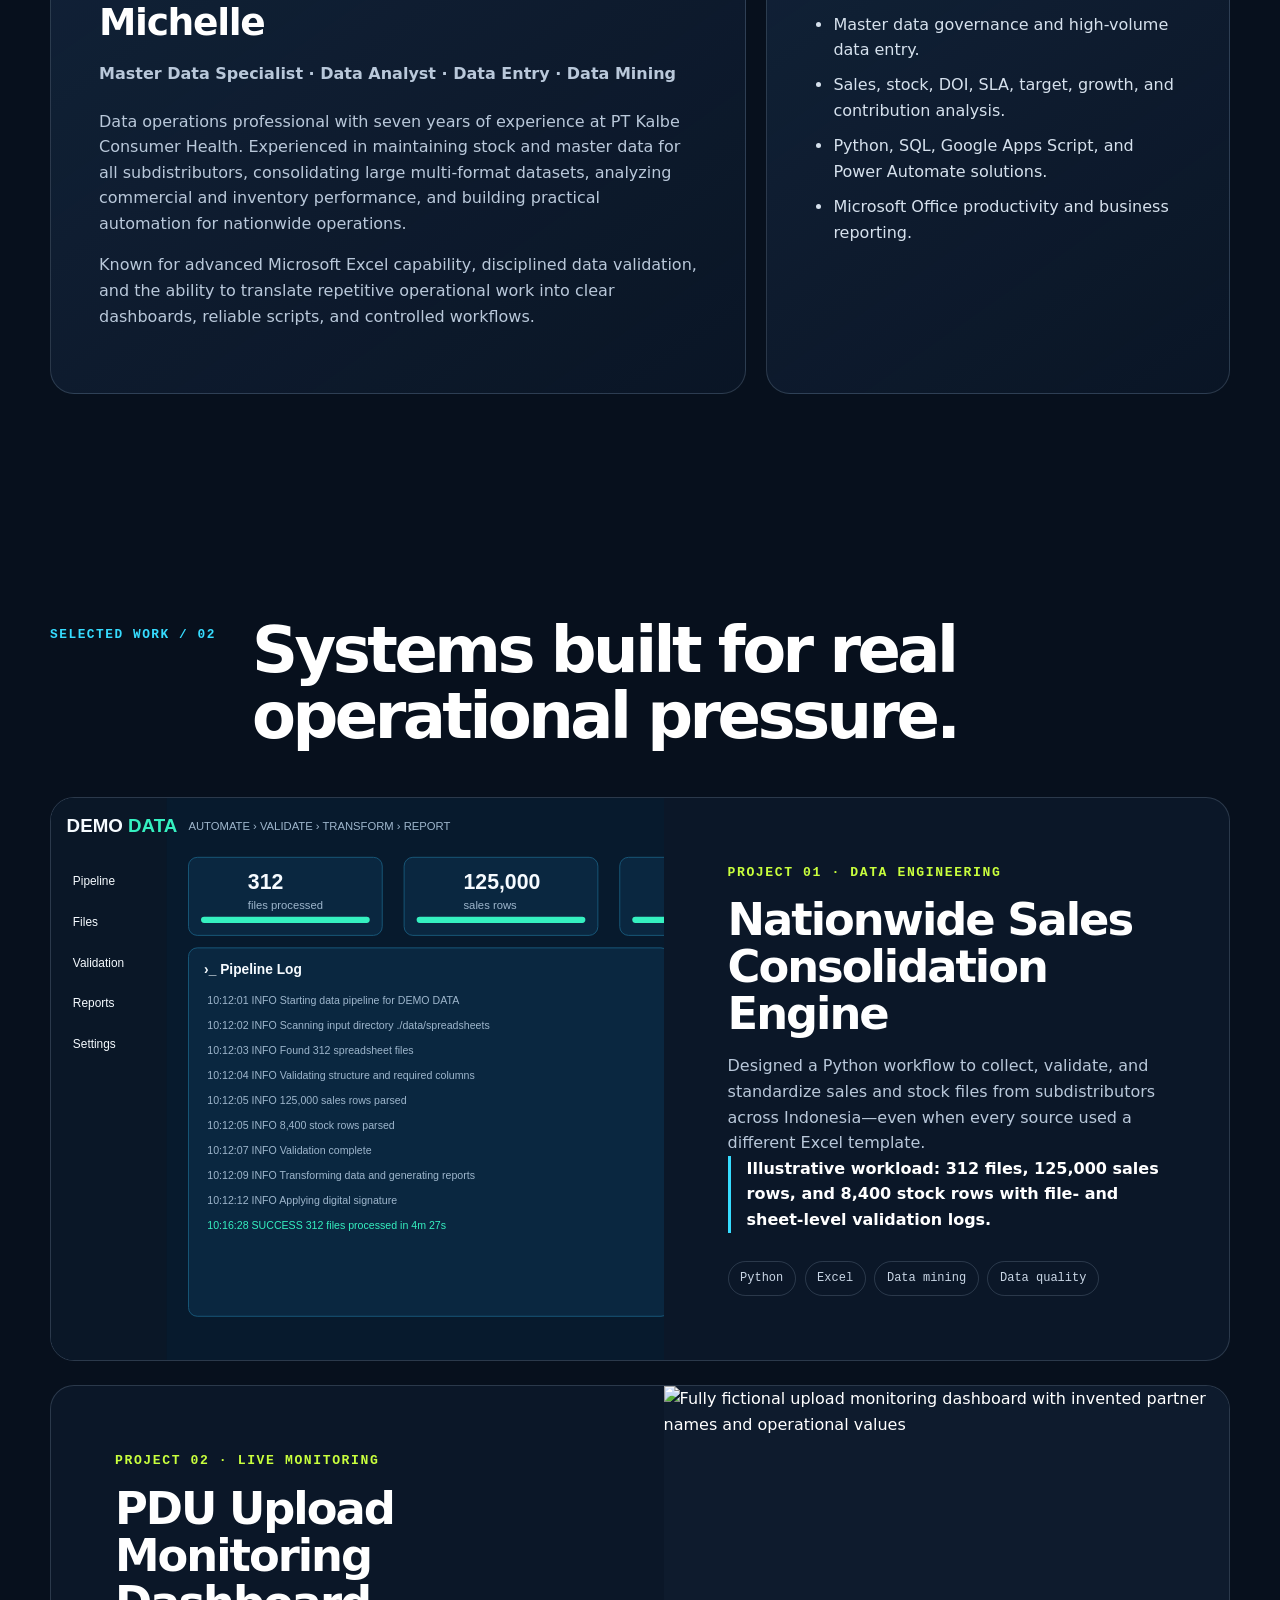
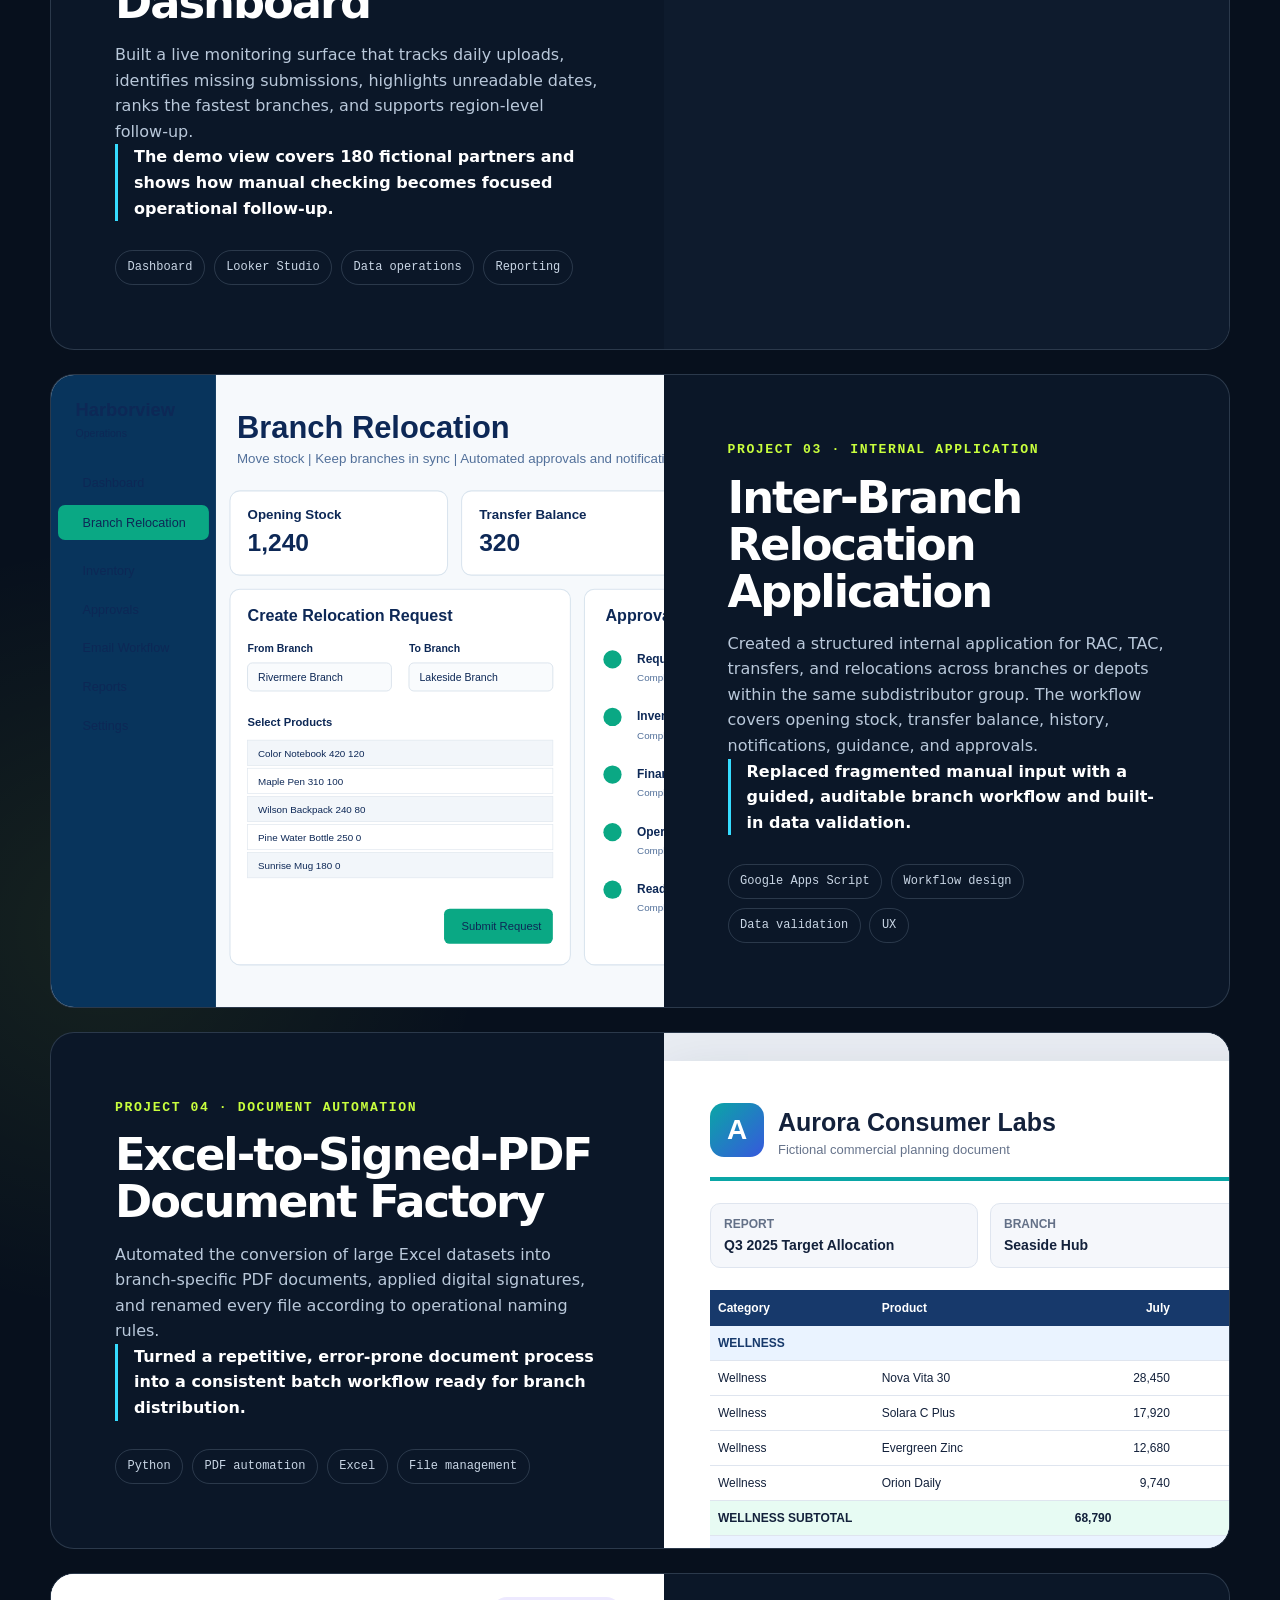
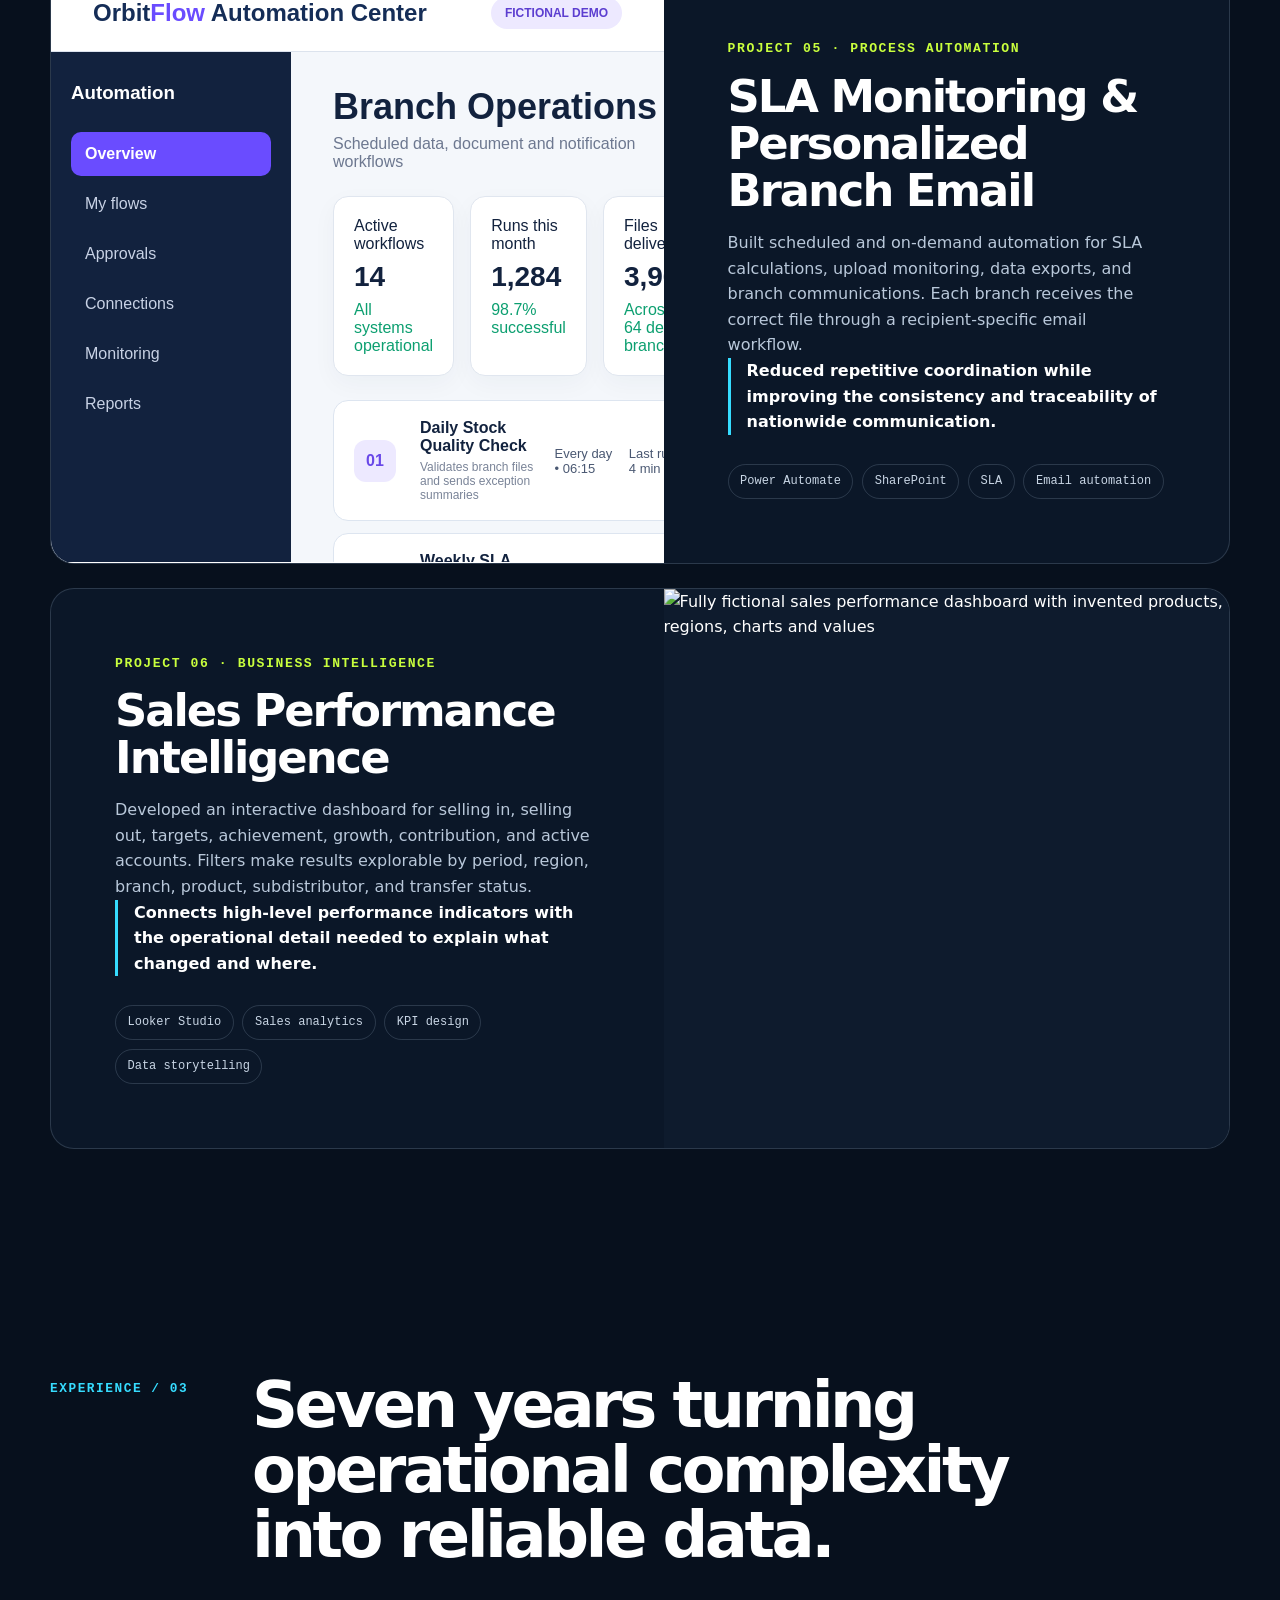
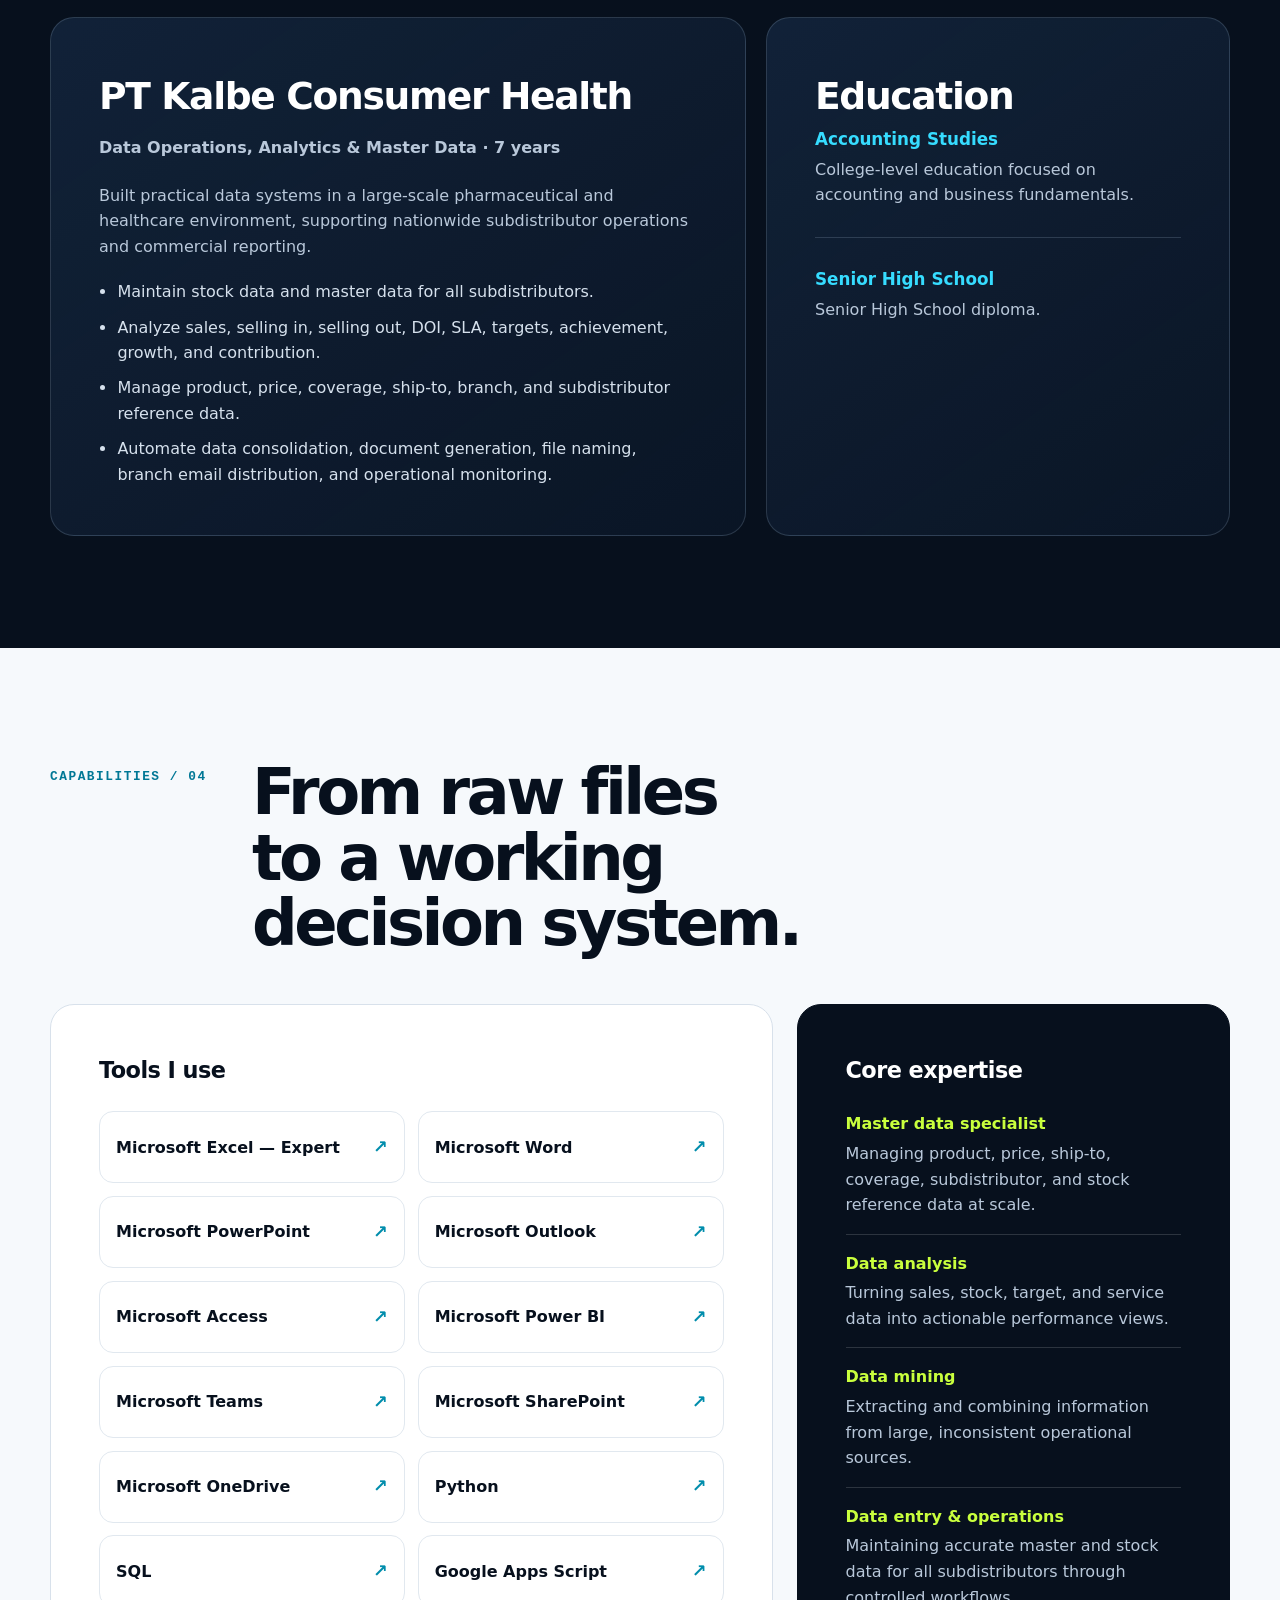
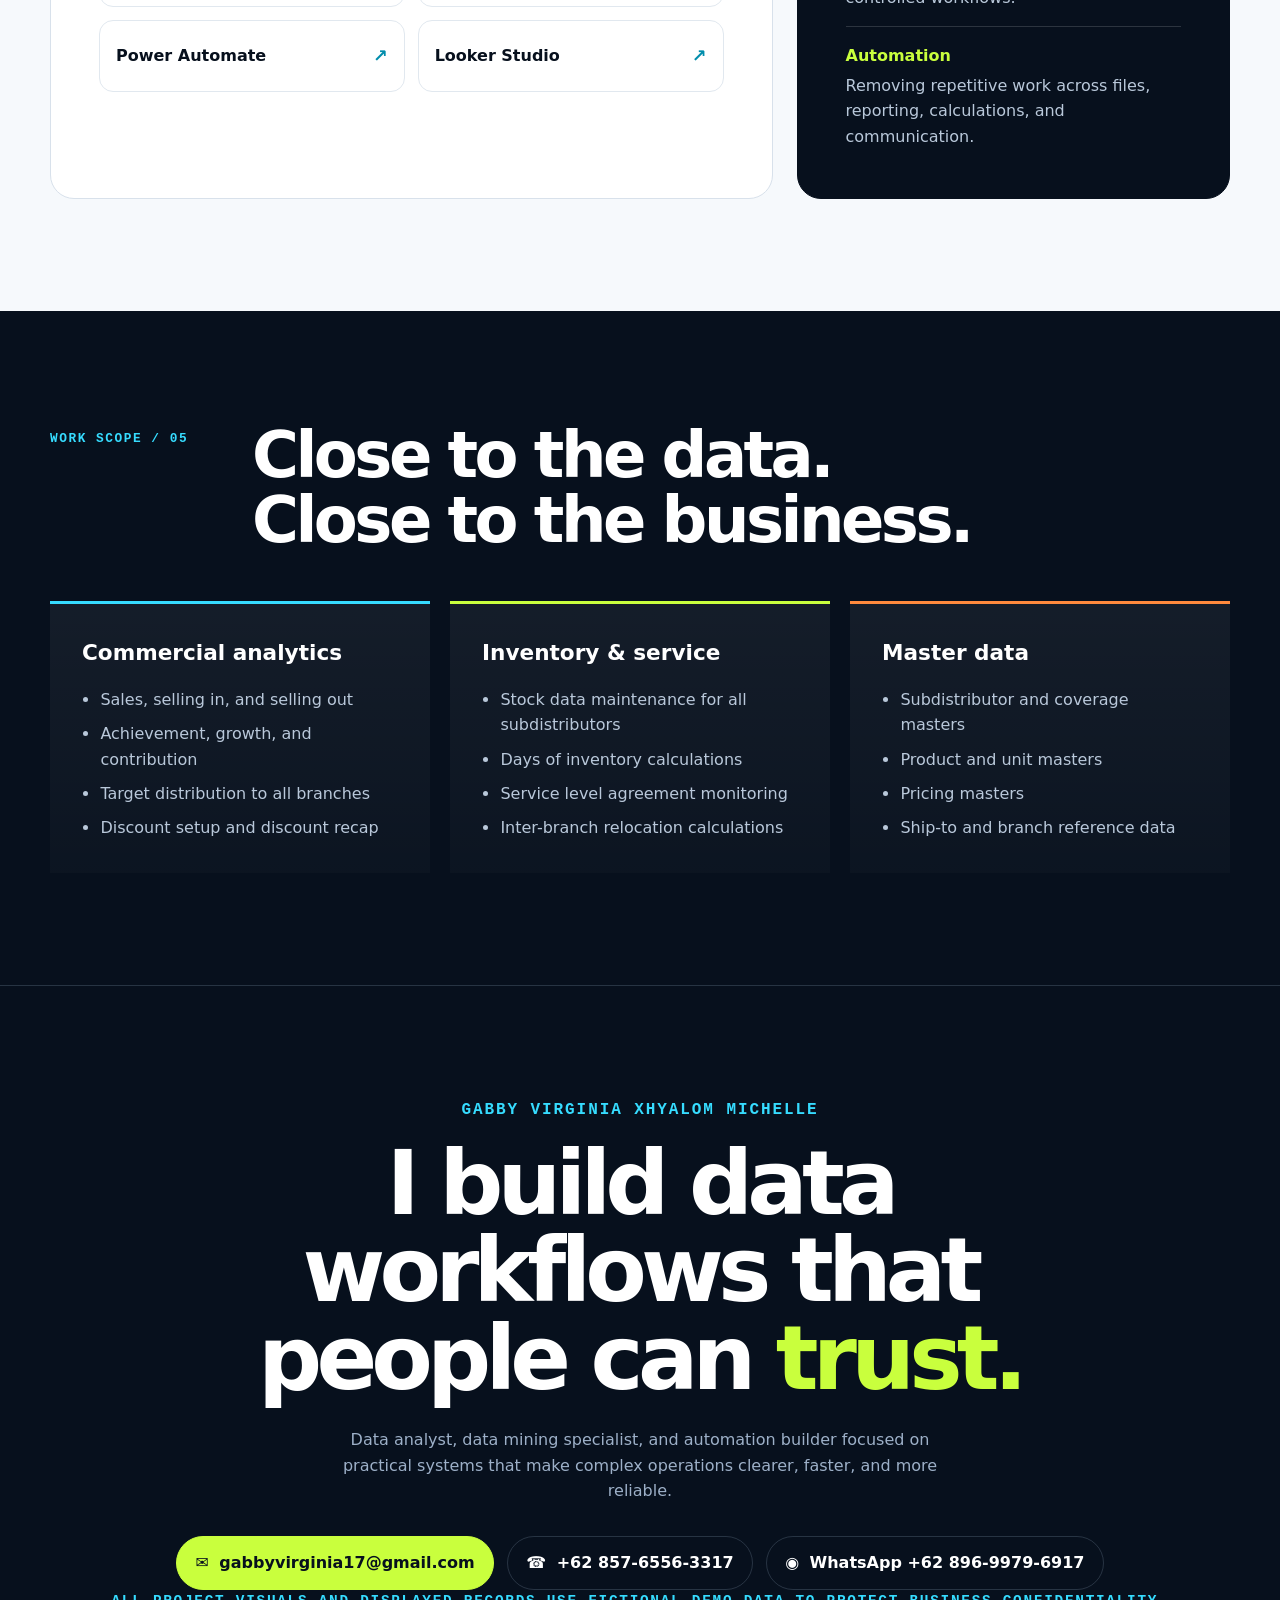
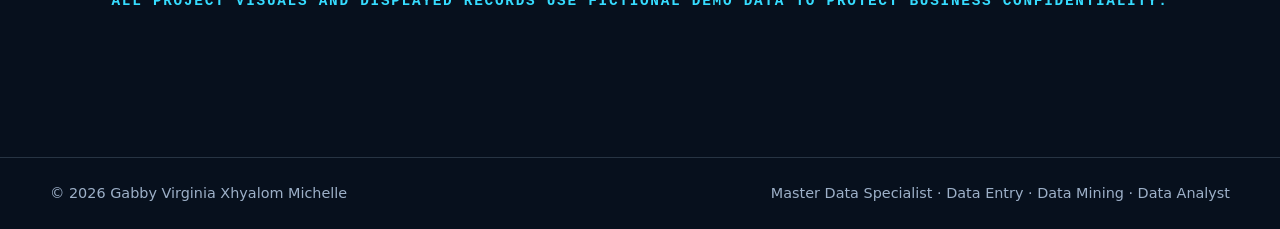
==== commit 1630b25e: "Use HD dashboard visuals" ====
--- a/index.html
+++ b/index.html
@@ -43,7 +43,7 @@
 
         <div class="hero-visual" aria-label="Featured live upload monitoring dashboard">
           <figure class="screen">
-            <img src="assets/demo-upload-monitor.jpg" alt="Fully fictional upload monitoring dashboard with invented company names, dates and values">
+            <img src="assets/demo-upload-monitor-hd.svg" alt="Fully fictional upload monitoring dashboard with invented company names, dates and values">
           </figure>
           <div class="metric-card metric-a"><strong>180</strong><small>demo partners monitored</small></div>
           <div class="metric-card metric-b"><strong>Live</strong><small>operational visibility</small></div>
@@ -96,7 +96,7 @@
 
         <div class="project-list">
           <article class="project reveal">
-            <div class="project-media"><img src="assets/demo-automation-pipeline.jpg" alt="Fully fictional data automation pipeline with invented files, values and brand"></div>
+            <div class="project-media"><img src="assets/demo-automation-pipeline-hd.svg" alt="Fully fictional data automation pipeline with invented files, values and brand"></div>
             <div class="project-copy">
               <span class="project-number">PROJECT 01 · DATA ENGINEERING</span>
               <h3>Nationwide Sales Consolidation Engine</h3>
@@ -107,7 +107,7 @@
           </article>
 
           <article class="project reveal">
-            <div class="project-media"><img src="assets/demo-upload-monitor.jpg" alt="Fully fictional upload monitoring dashboard with invented partner names and operational values"></div>
+            <div class="project-media"><img src="assets/demo-upload-monitor-hd.svg" alt="Fully fictional upload monitoring dashboard with invented partner names and operational values"></div>
             <div class="project-copy">
               <span class="project-number">PROJECT 02 · LIVE MONITORING</span>
               <h3>PDU Upload Monitoring Dashboard</h3>
@@ -118,7 +118,7 @@
           </article>
 
           <article class="project reveal">
-            <div class="project-media"><img src="assets/demo-relocation-workflow.jpg" alt="Fully fictional branch relocation application with invented branches, products and values"></div>
+            <div class="project-media"><img src="assets/demo-relocation-workflow-hd.svg" alt="Fully fictional branch relocation application with invented branches, products and values"></div>
             <div class="project-copy">
               <span class="project-number">PROJECT 03 · INTERNAL APPLICATION</span>
               <h3>Inter-Branch Relocation Application</h3>
@@ -151,7 +151,7 @@
           </article>
 
           <article class="project reveal">
-            <div class="project-media"><img src="assets/demo-sales-dashboard.jpg" alt="Fully fictional sales performance dashboard with invented products, regions, charts and values"></div>
+            <div class="project-media"><img src="assets/demo-sales-dashboard-hd.svg" alt="Fully fictional sales performance dashboard with invented products, regions, charts and values"></div>
             <div class="project-copy">
               <span class="project-number">PROJECT 06 · BUSINESS INTELLIGENCE</span>
               <h3>Sales Performance Intelligence</h3>
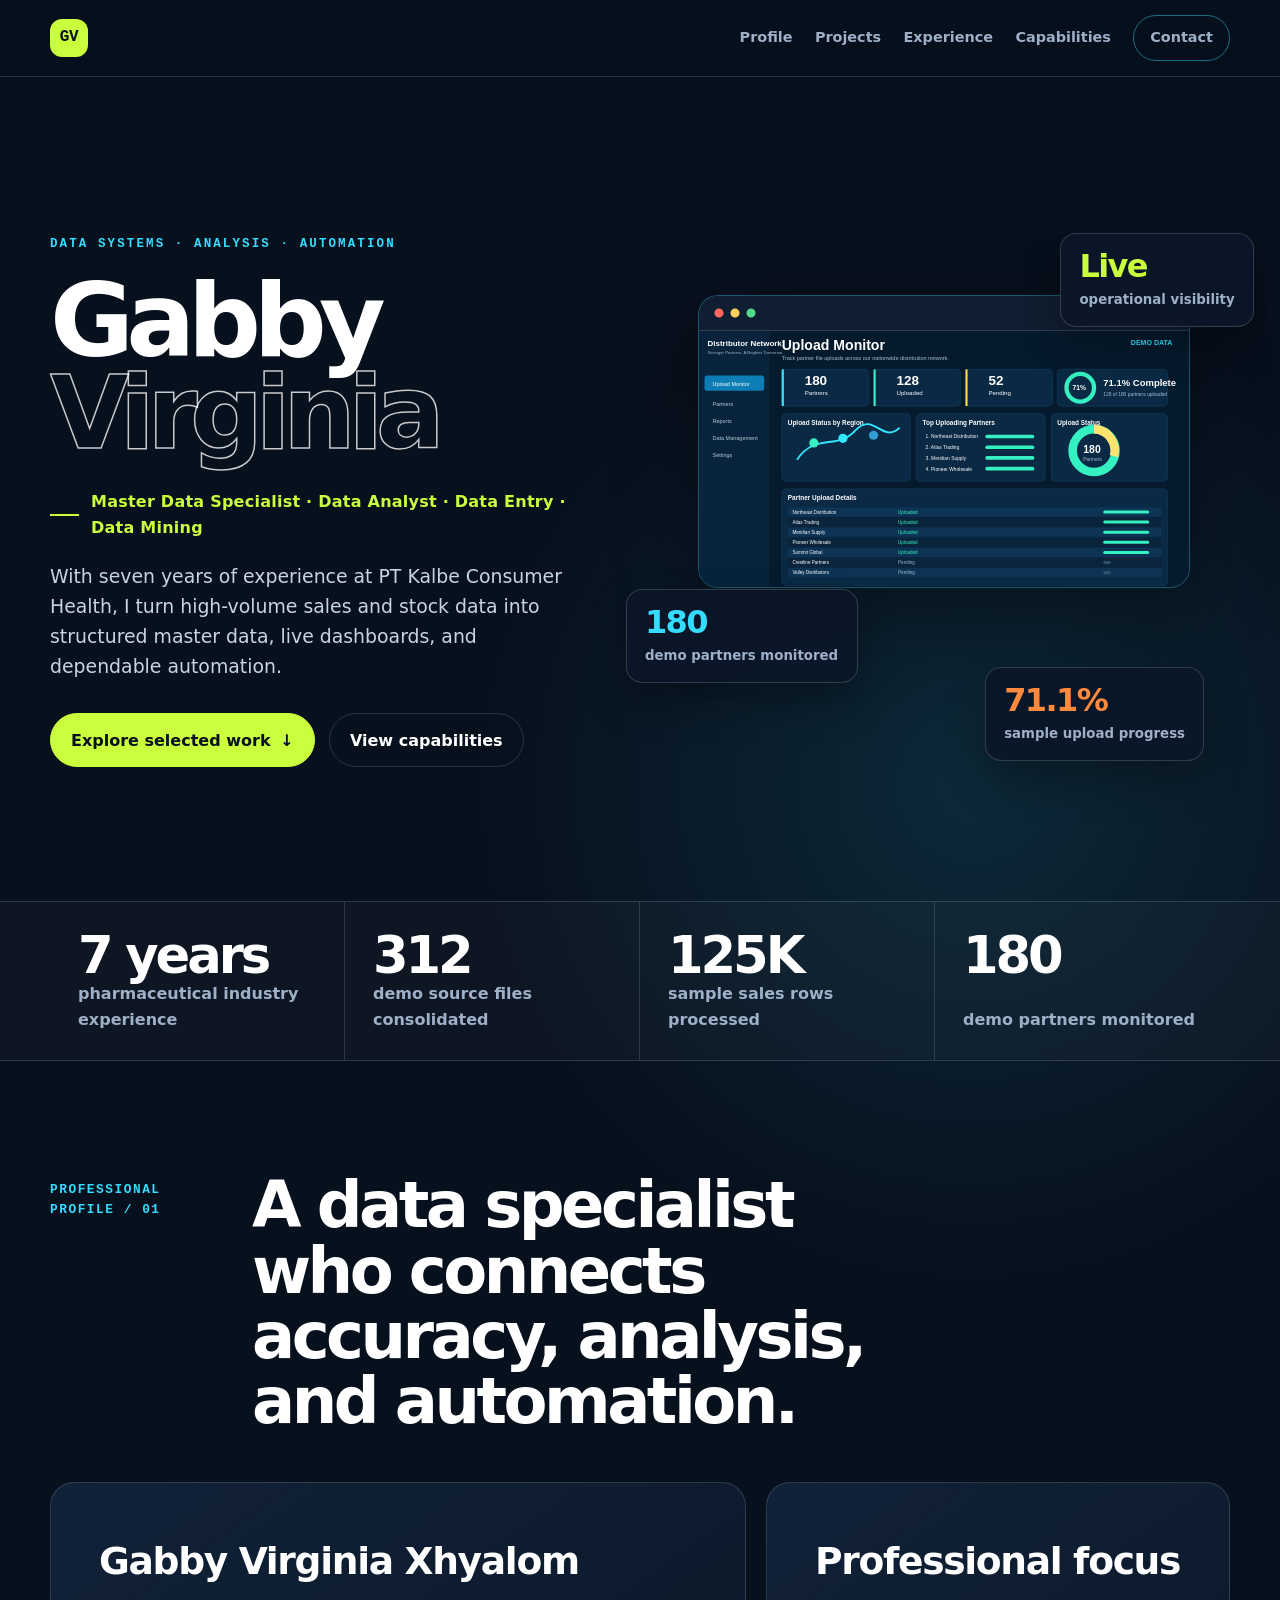
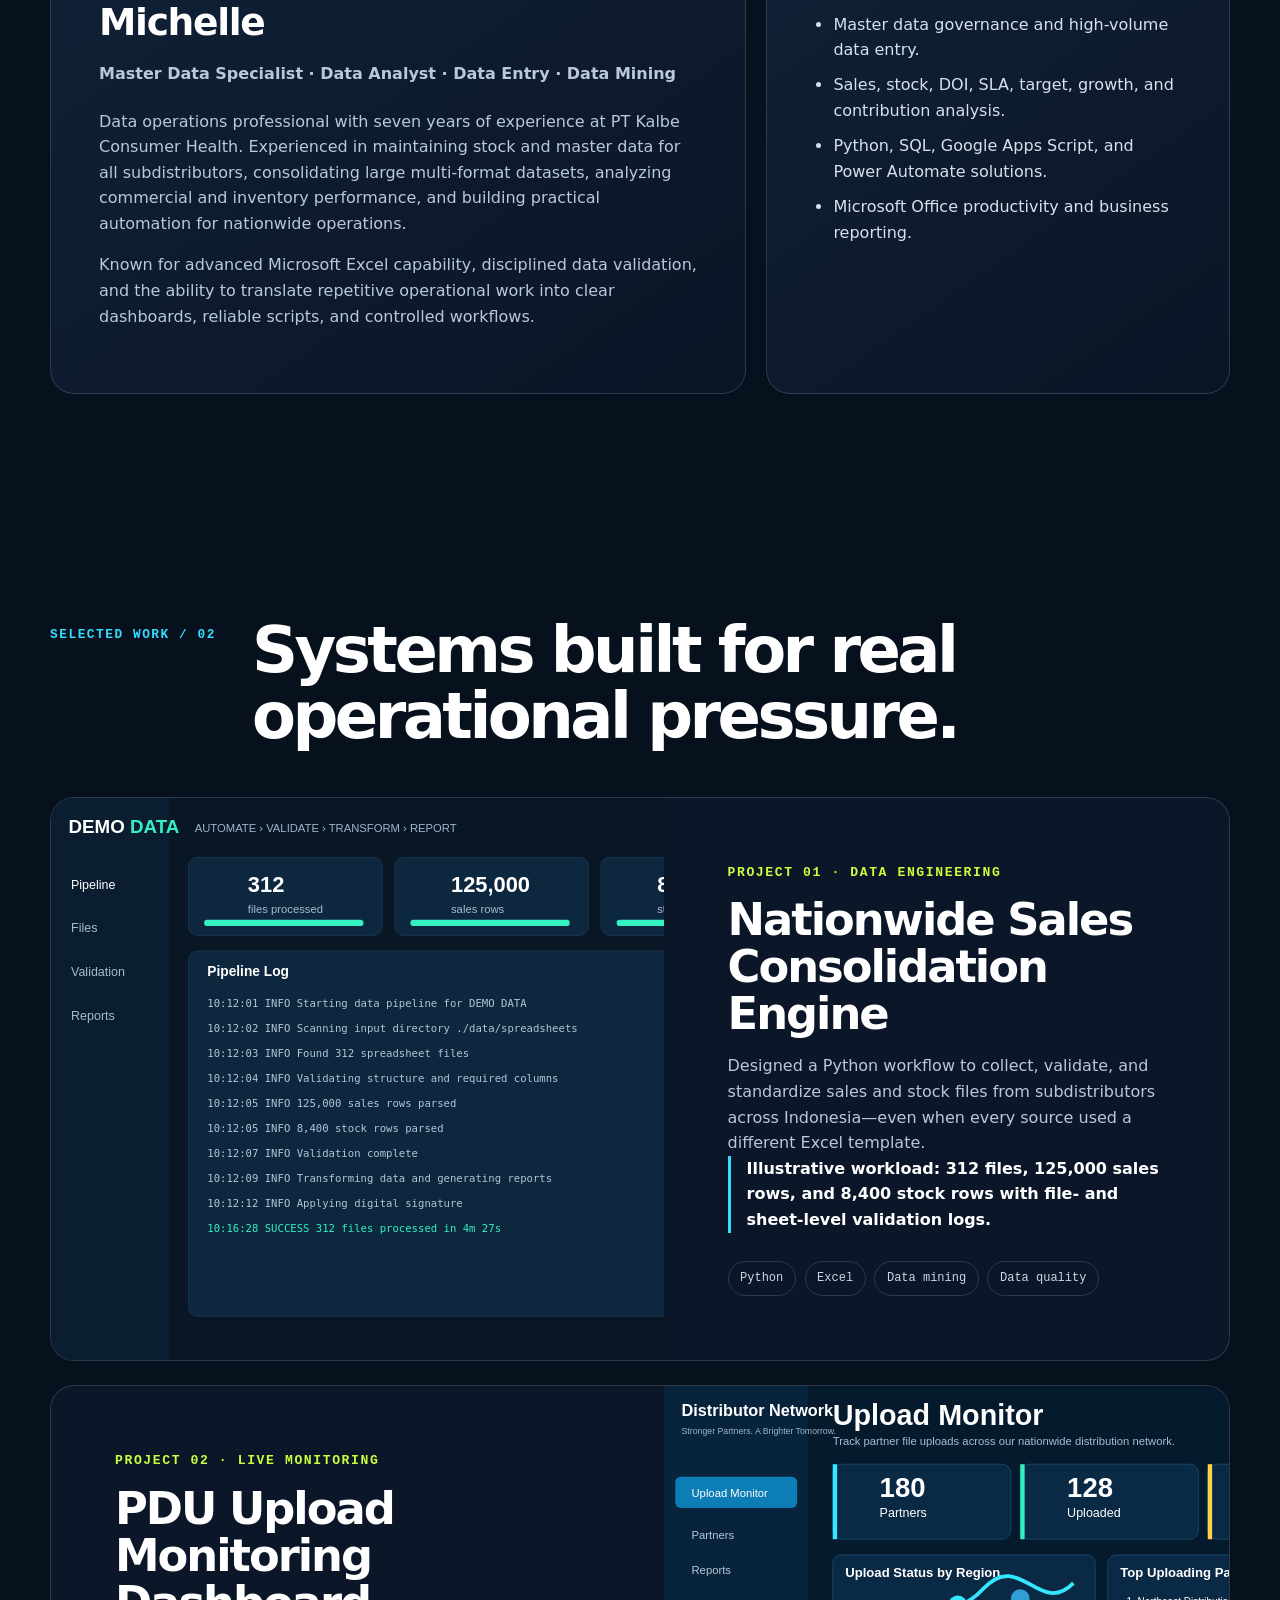
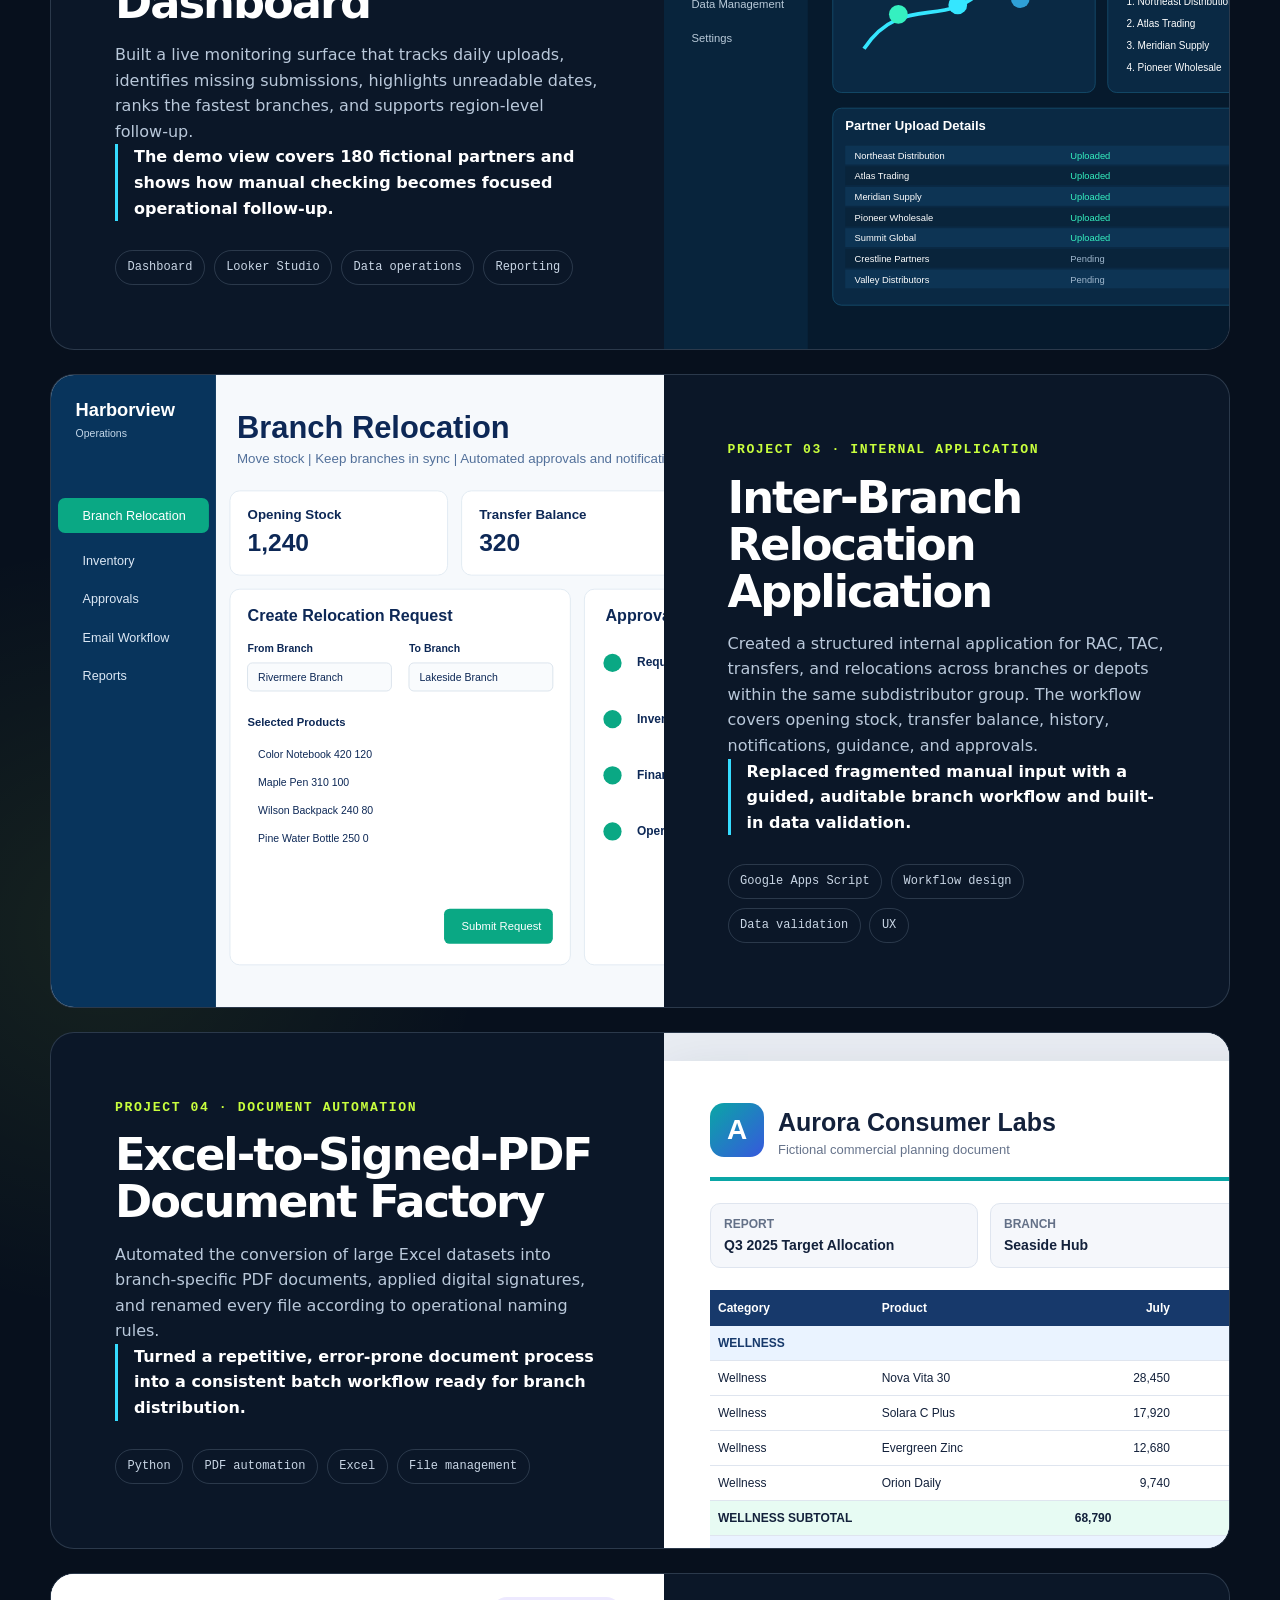
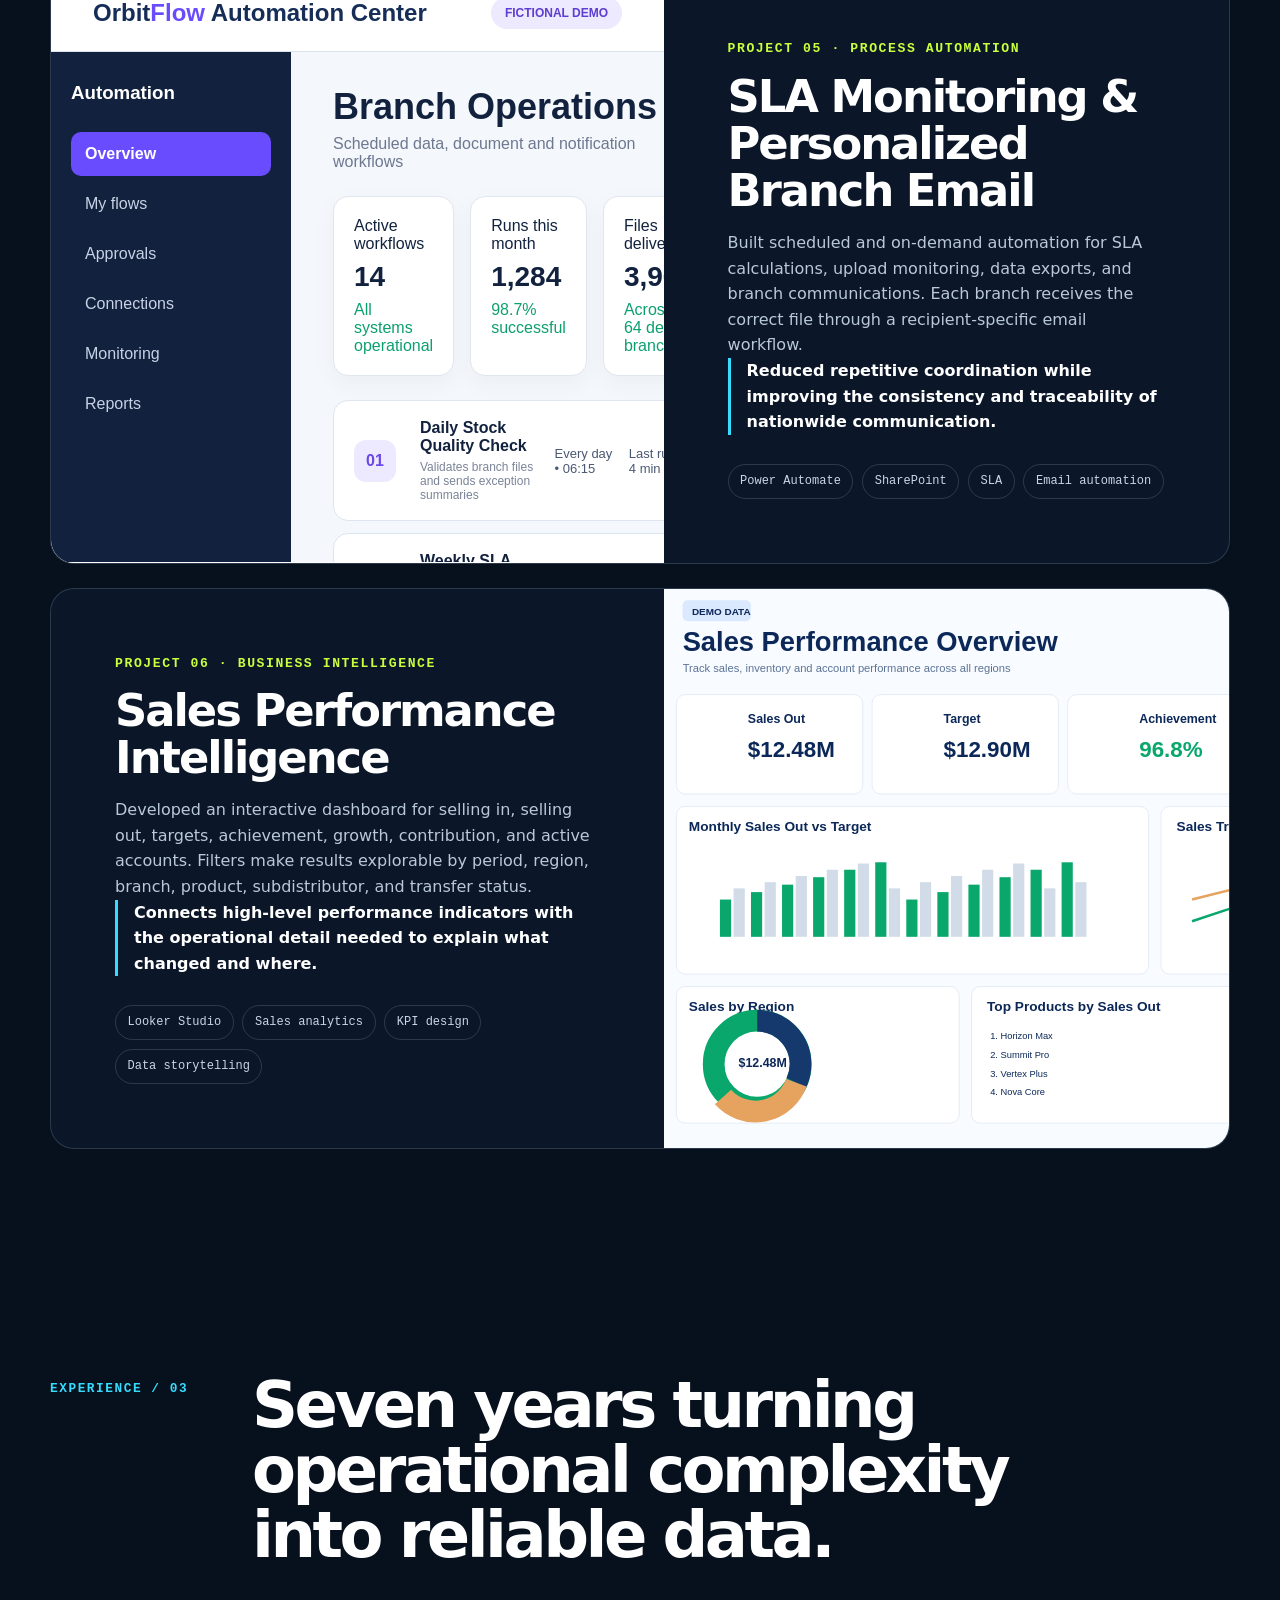
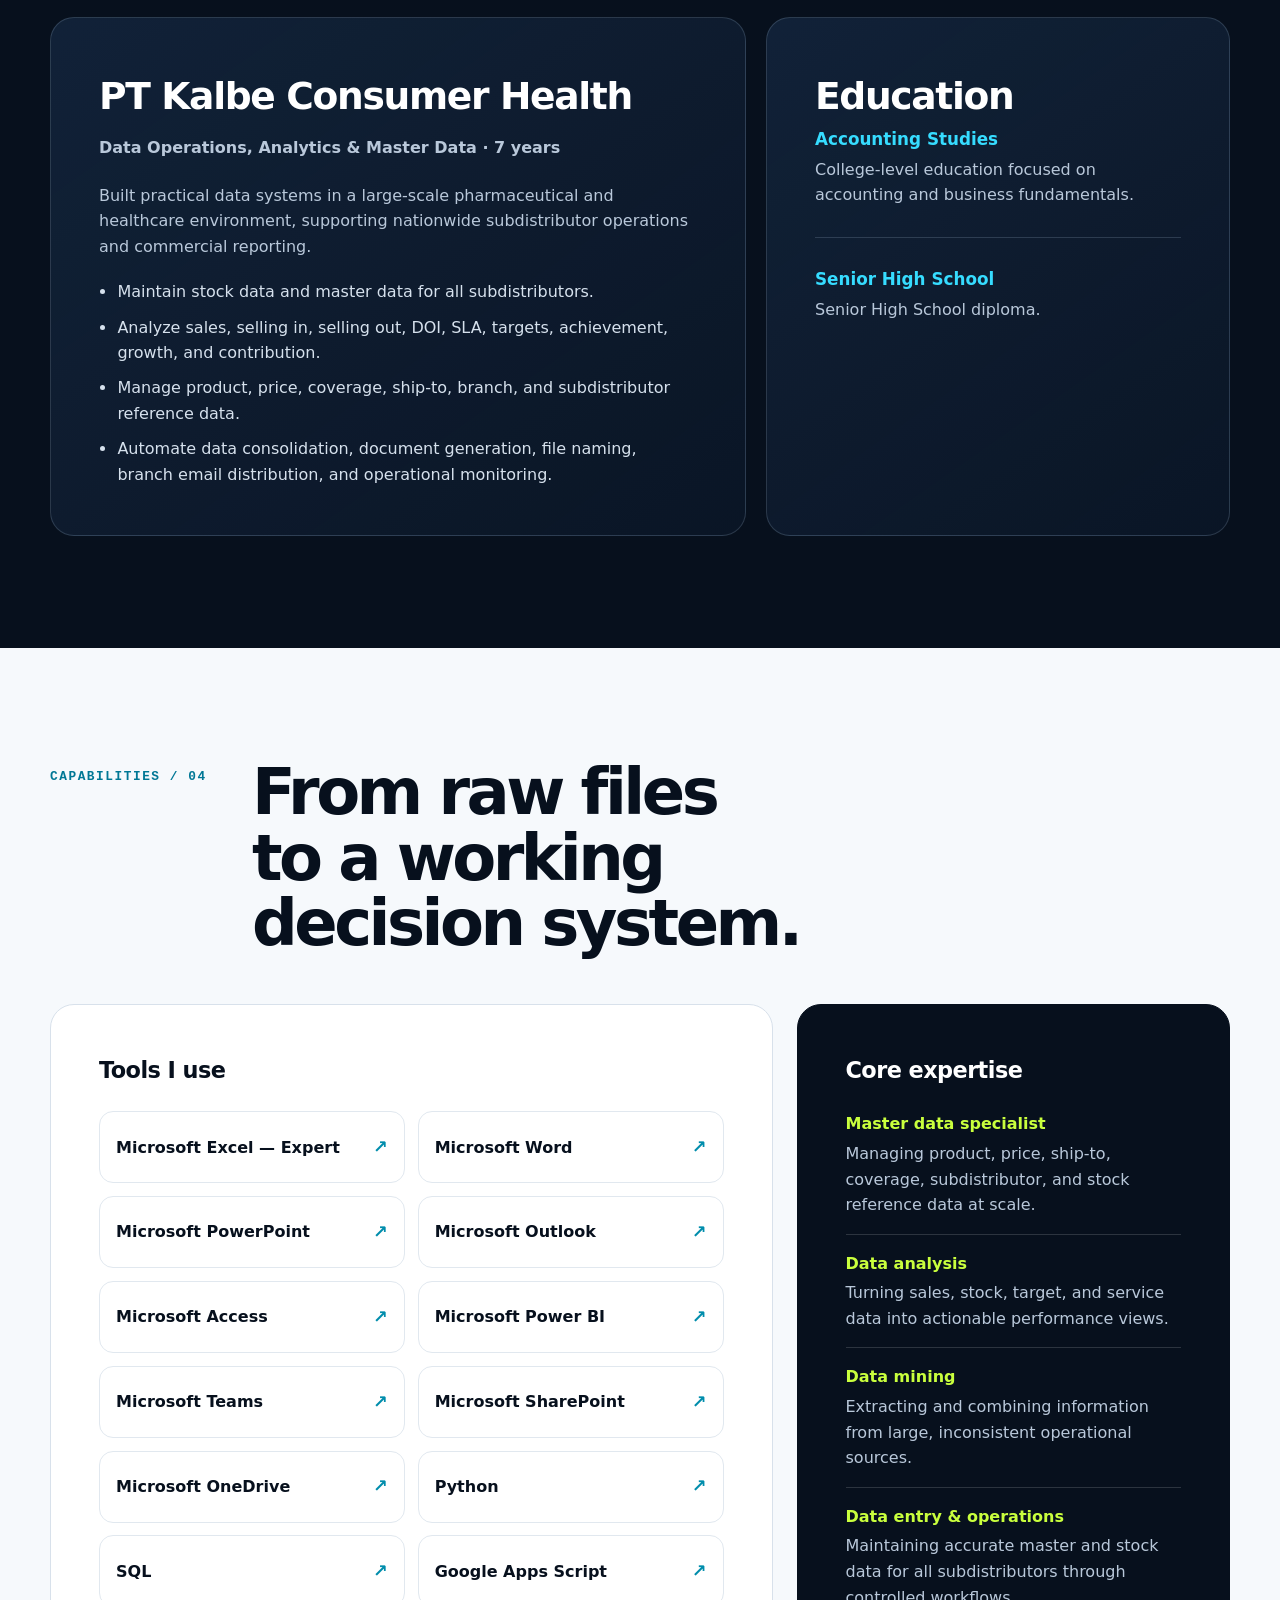
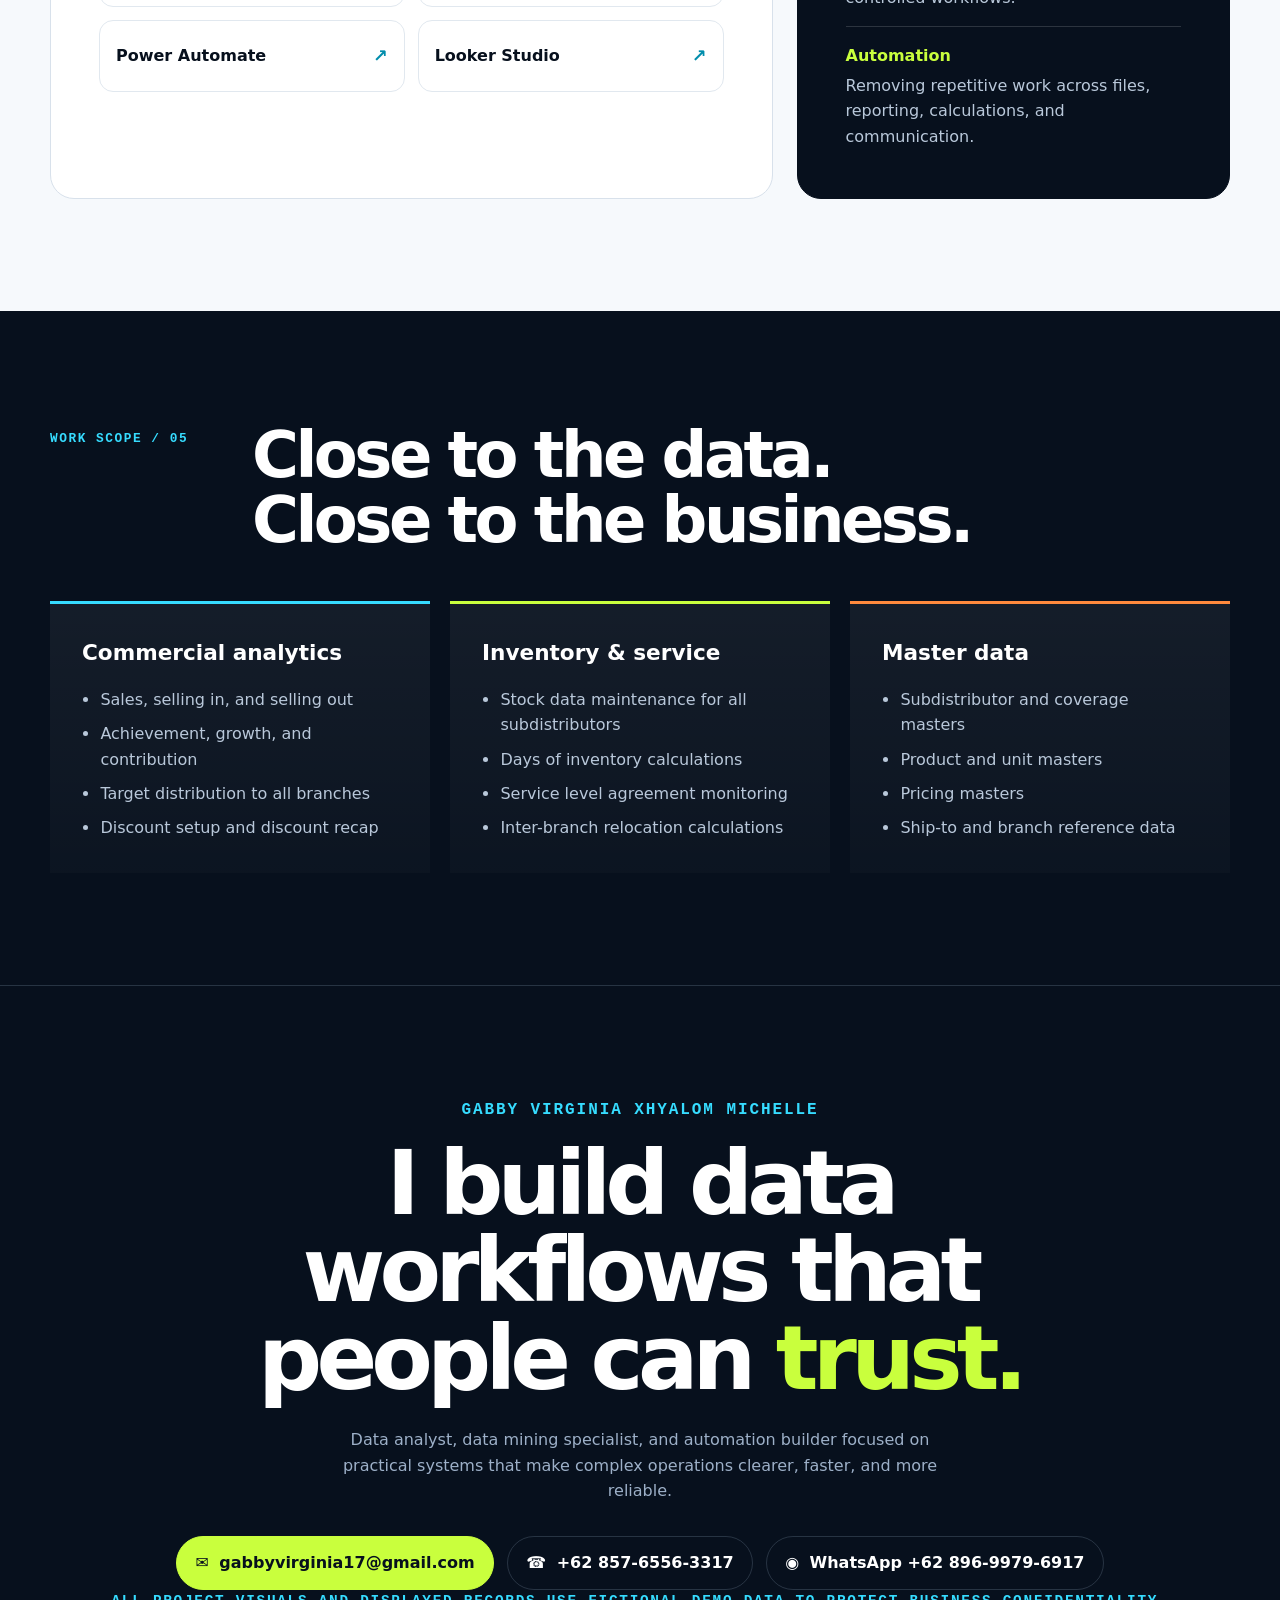
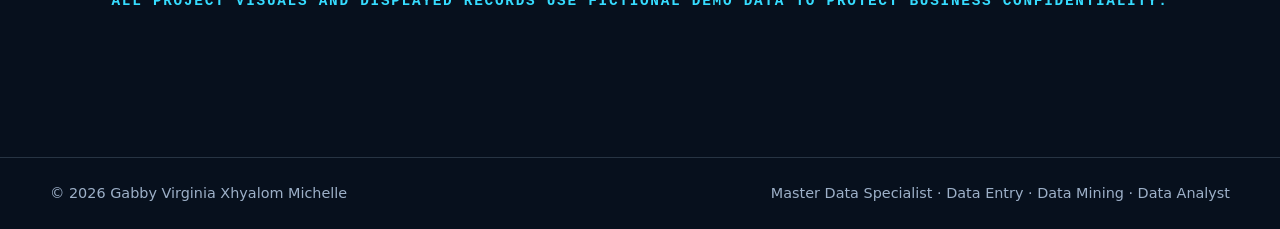
==== commit 8ed3acb1: "Fix clickable email link" ====
--- a/index.html
+++ b/index.html
@@ -266,7 +266,7 @@
         <h2>I build data workflows that people can <span>trust.</span></h2>
         <p class="closing-note">Data analyst, data mining specialist, and automation builder focused on practical systems that make complex operations clearer, faster, and more reliable.</p>
         <div class="contact-links" aria-label="Contact Gabby Virginia">
-          <a class="contact-link" href="mailto:gabbyvirginia17@gmail.com"><span aria-hidden="true">✉</span> gabbyvirginia17@gmail.com</a>
+          <a class="contact-link" href="https://mail.google.com/mail/?view=cm&fs=1&to=gabbyvirginia17@gmail.com" target="_blank" rel="noopener"><span aria-hidden="true">✉</span> gabbyvirginia17@gmail.com</a>
           <a class="contact-link" href="tel:+6285765563317"><span aria-hidden="true">☎</span> +62 857-6556-3317</a>
           <a class="contact-link" href="https://wa.me/6289699796917" target="_blank" rel="noopener"><span aria-hidden="true">◉</span> WhatsApp +62 896-9979-6917</a>
         </div>
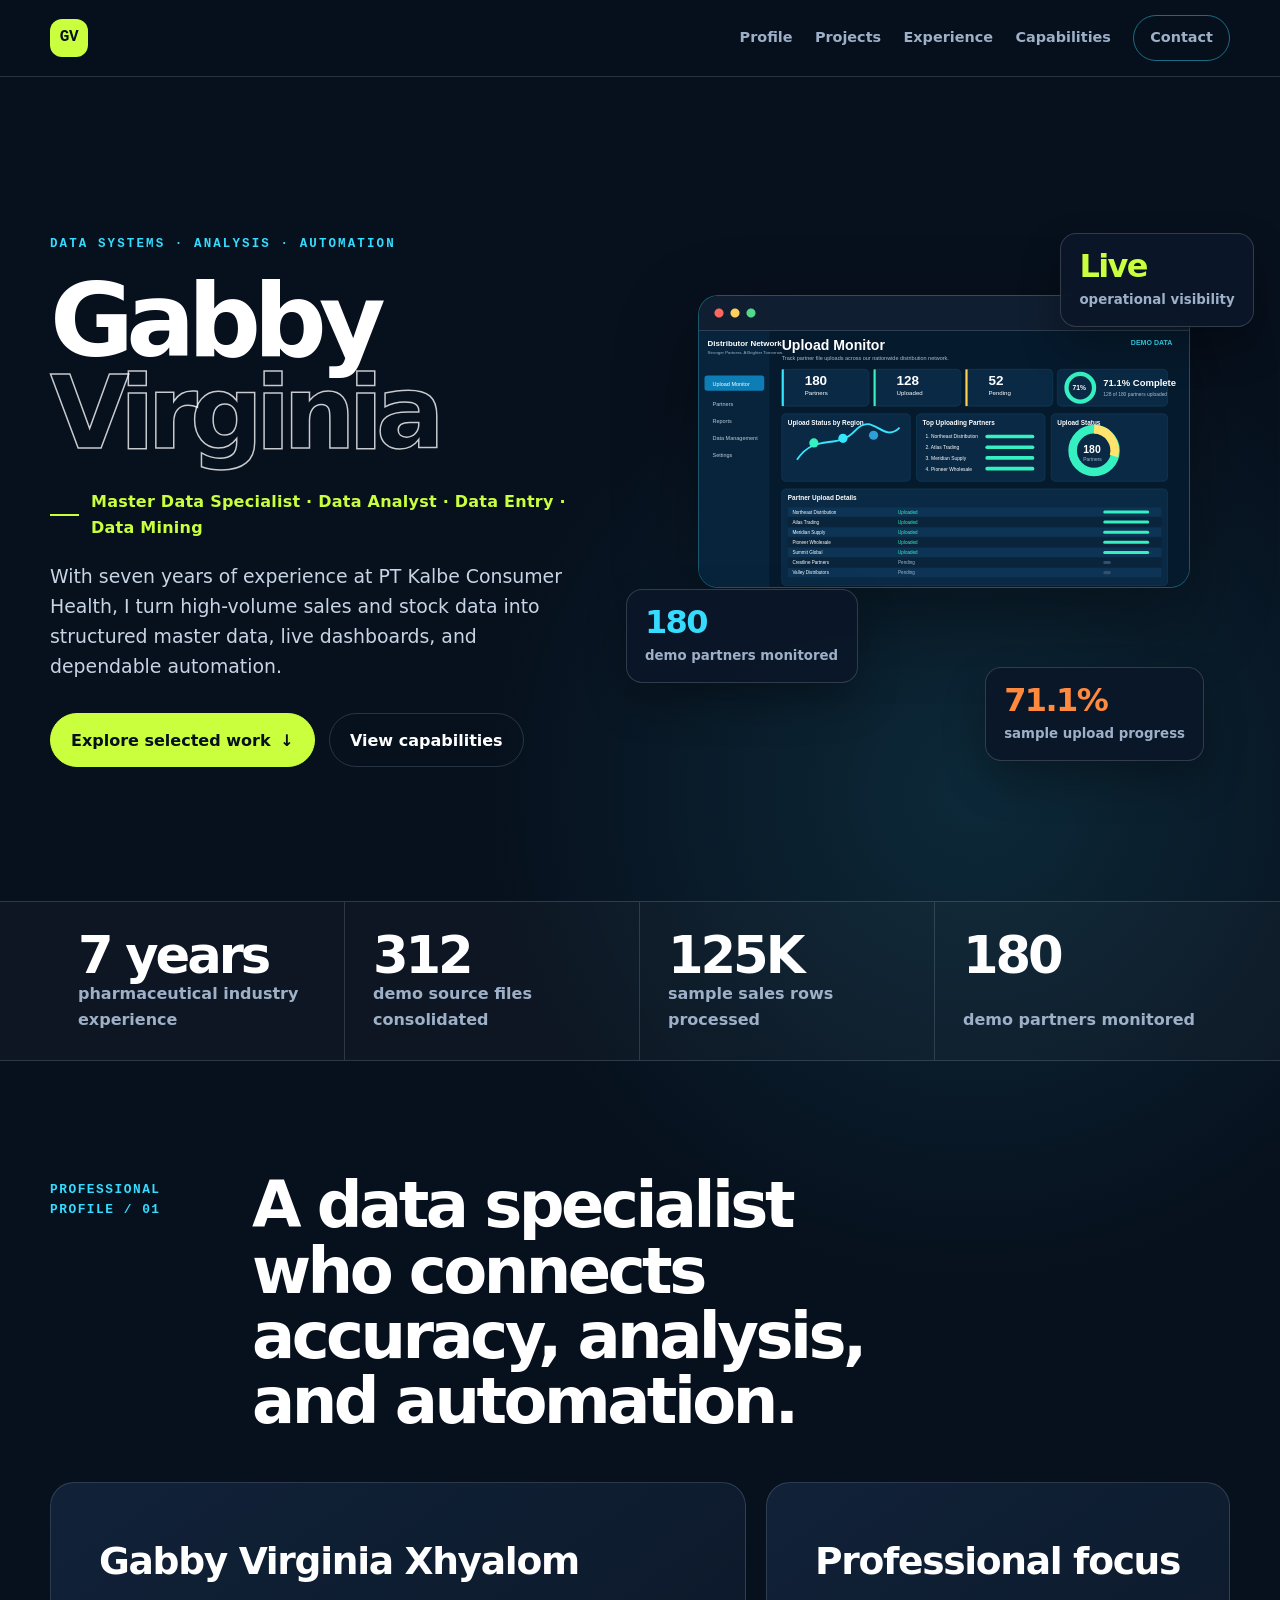
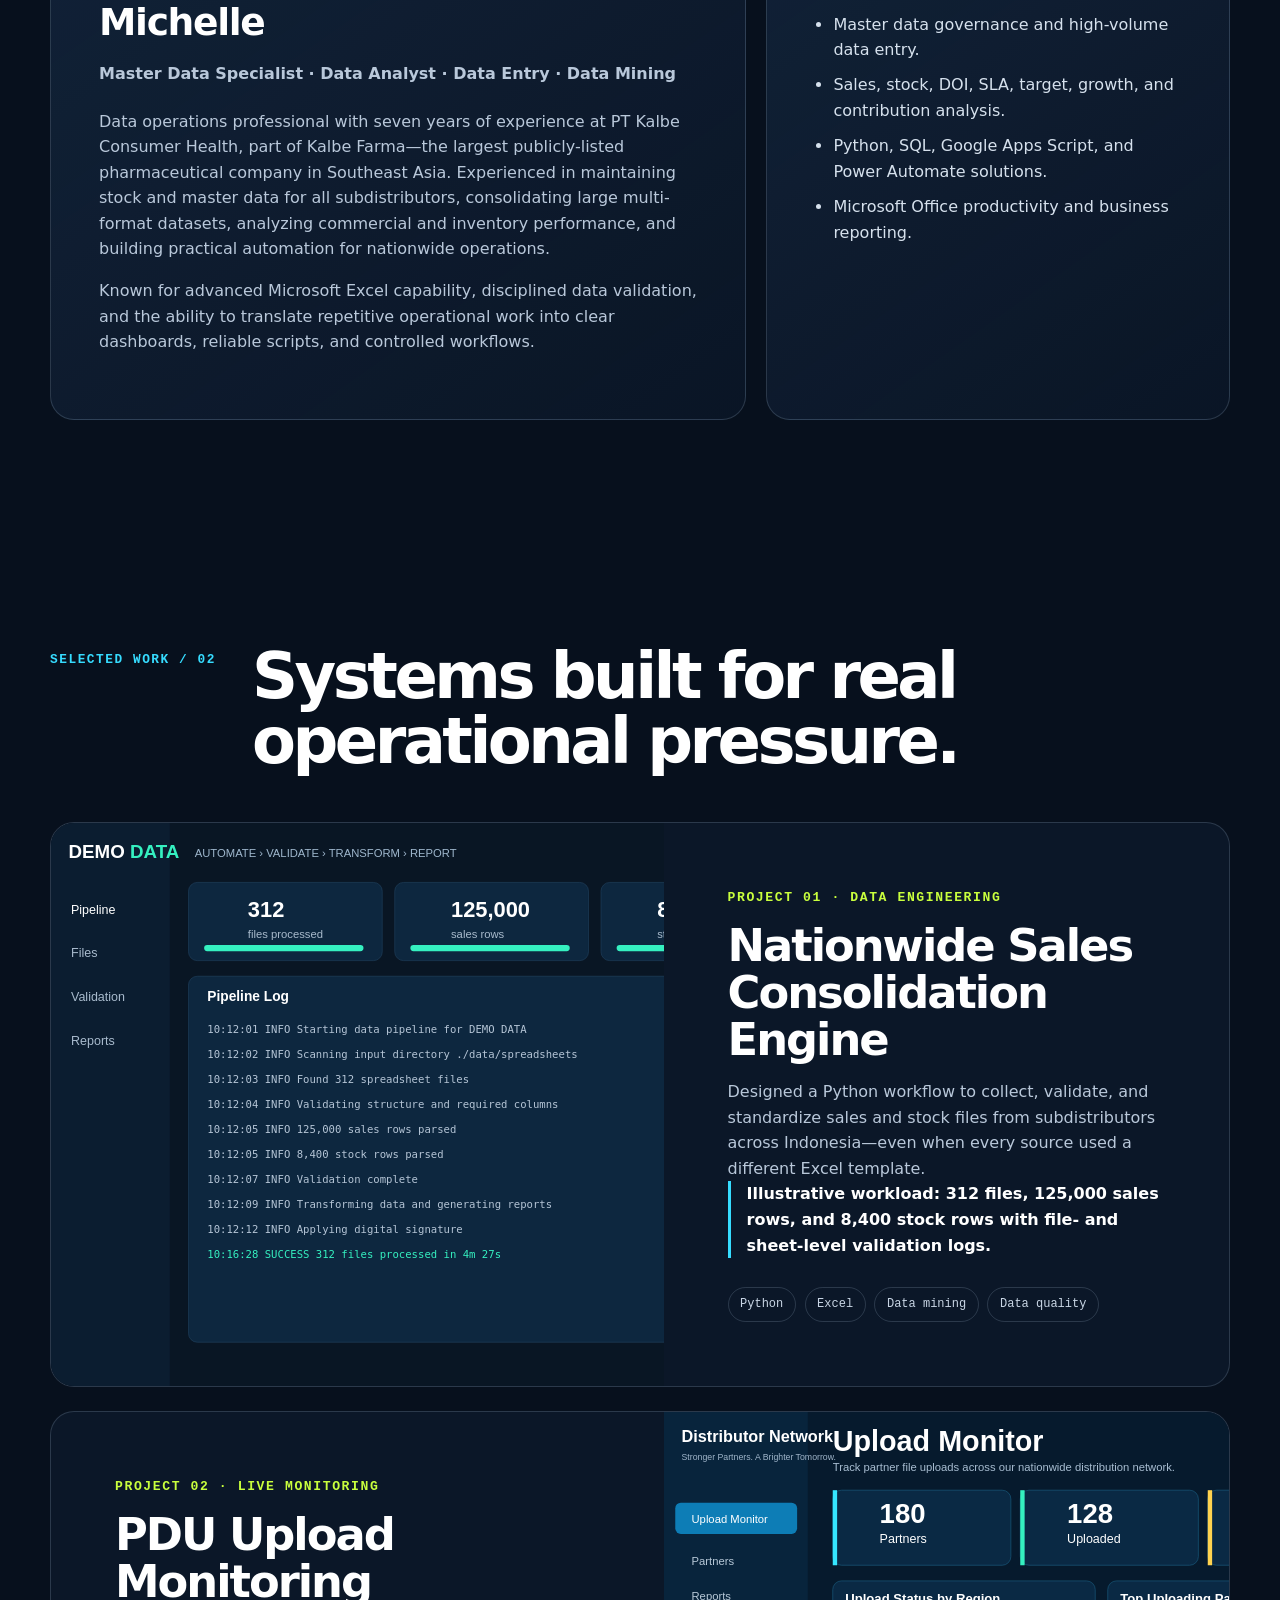
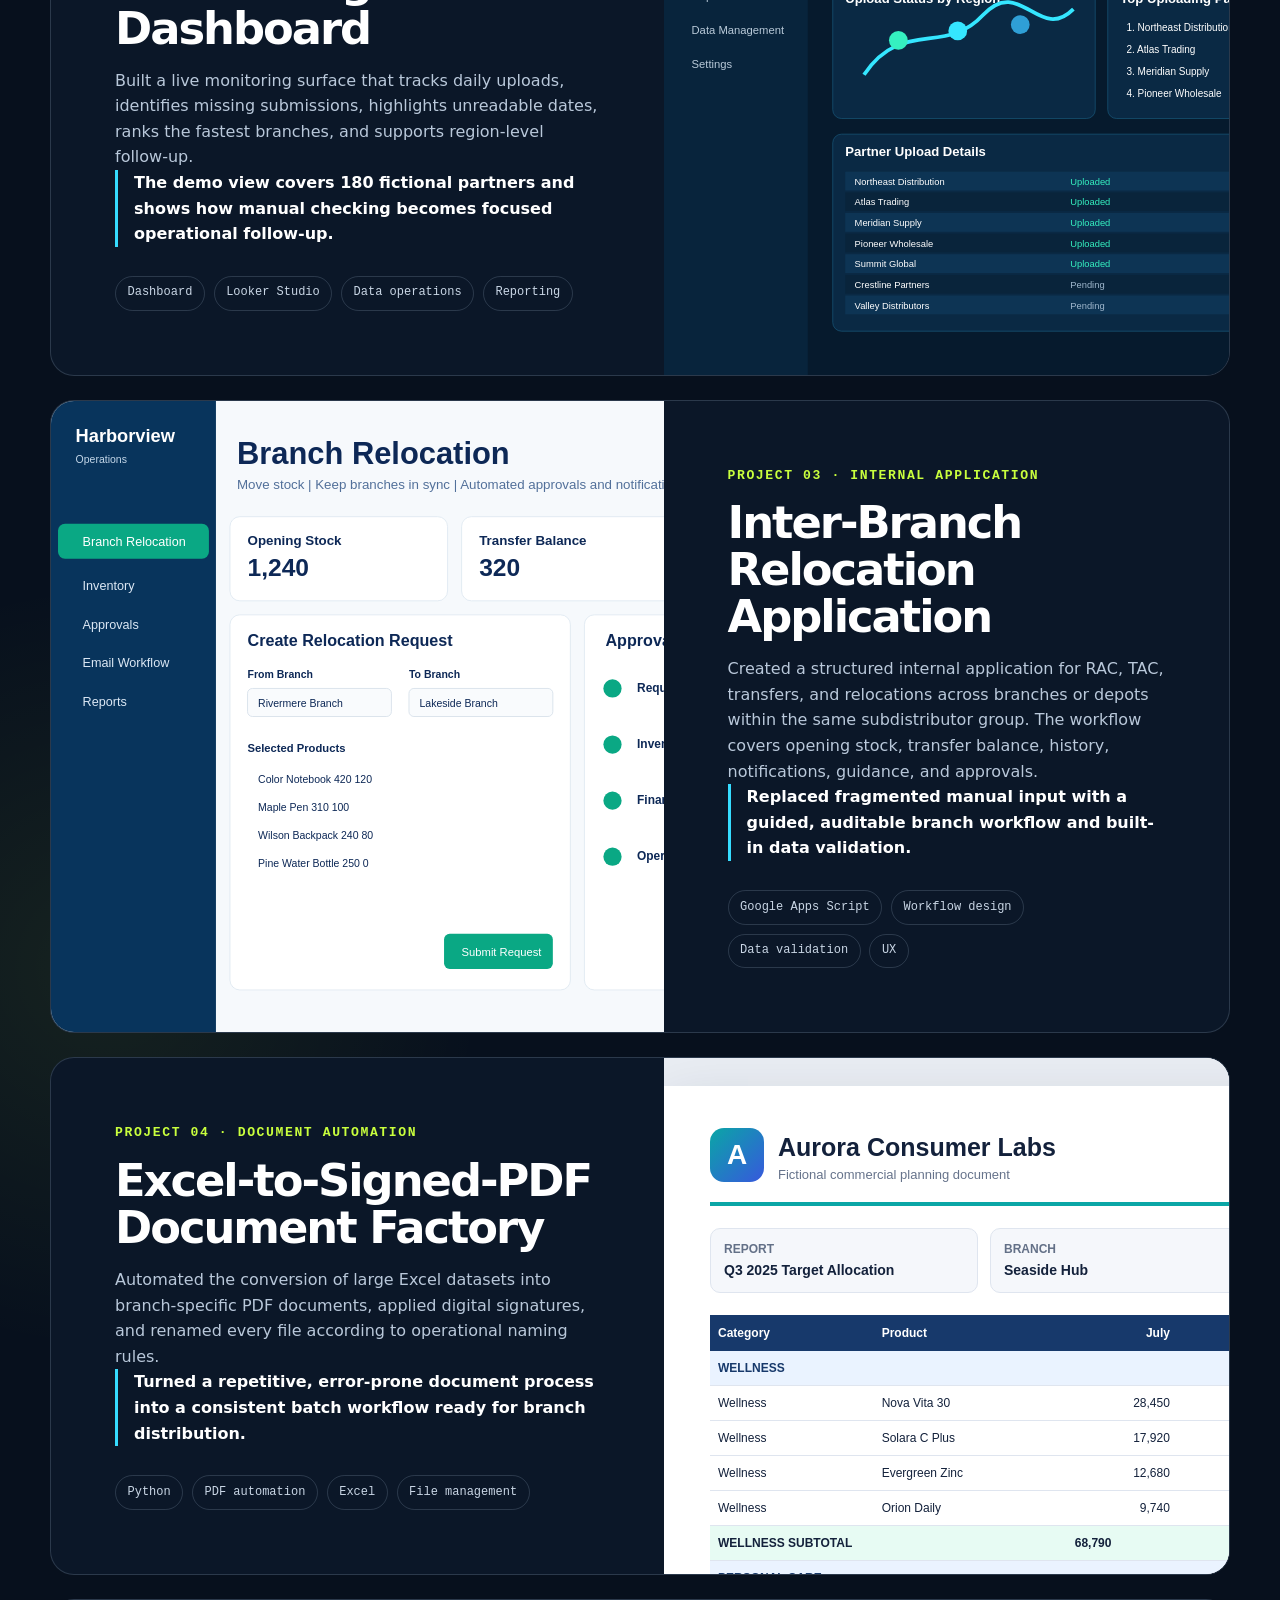
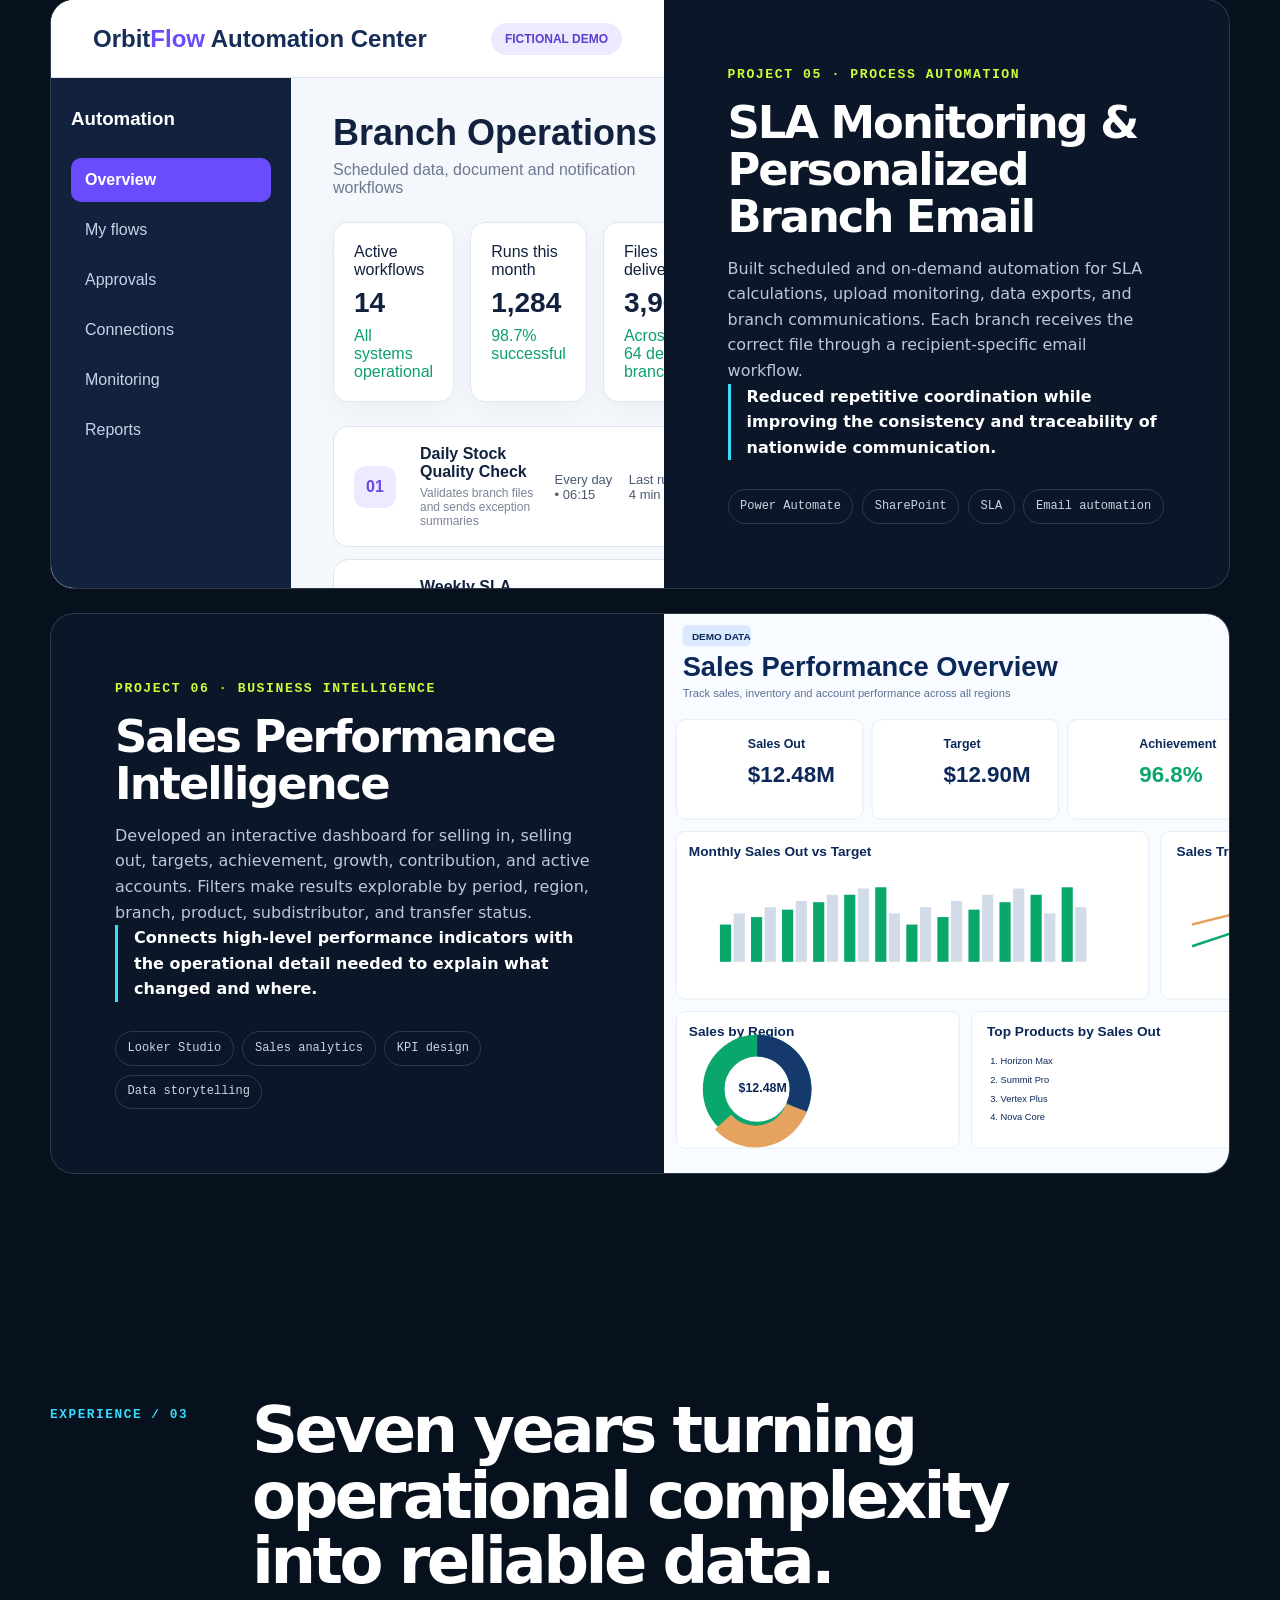
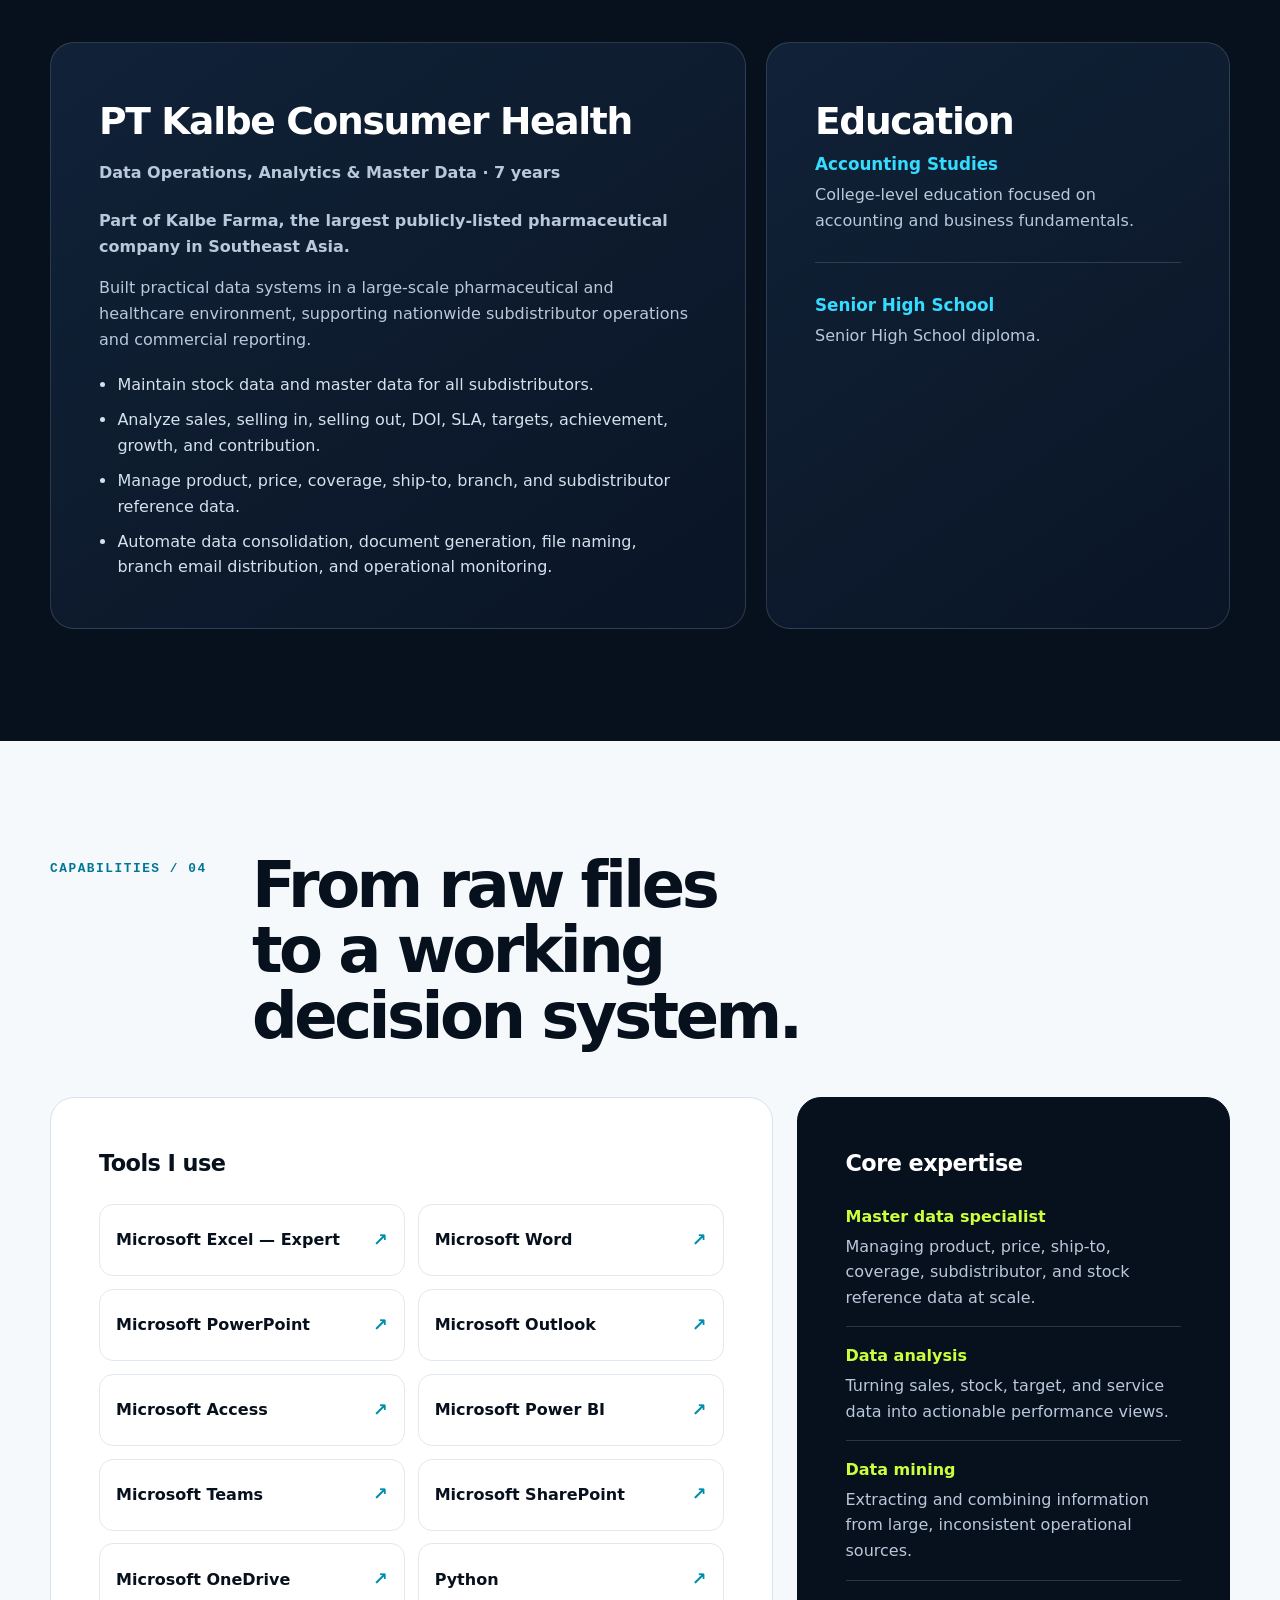
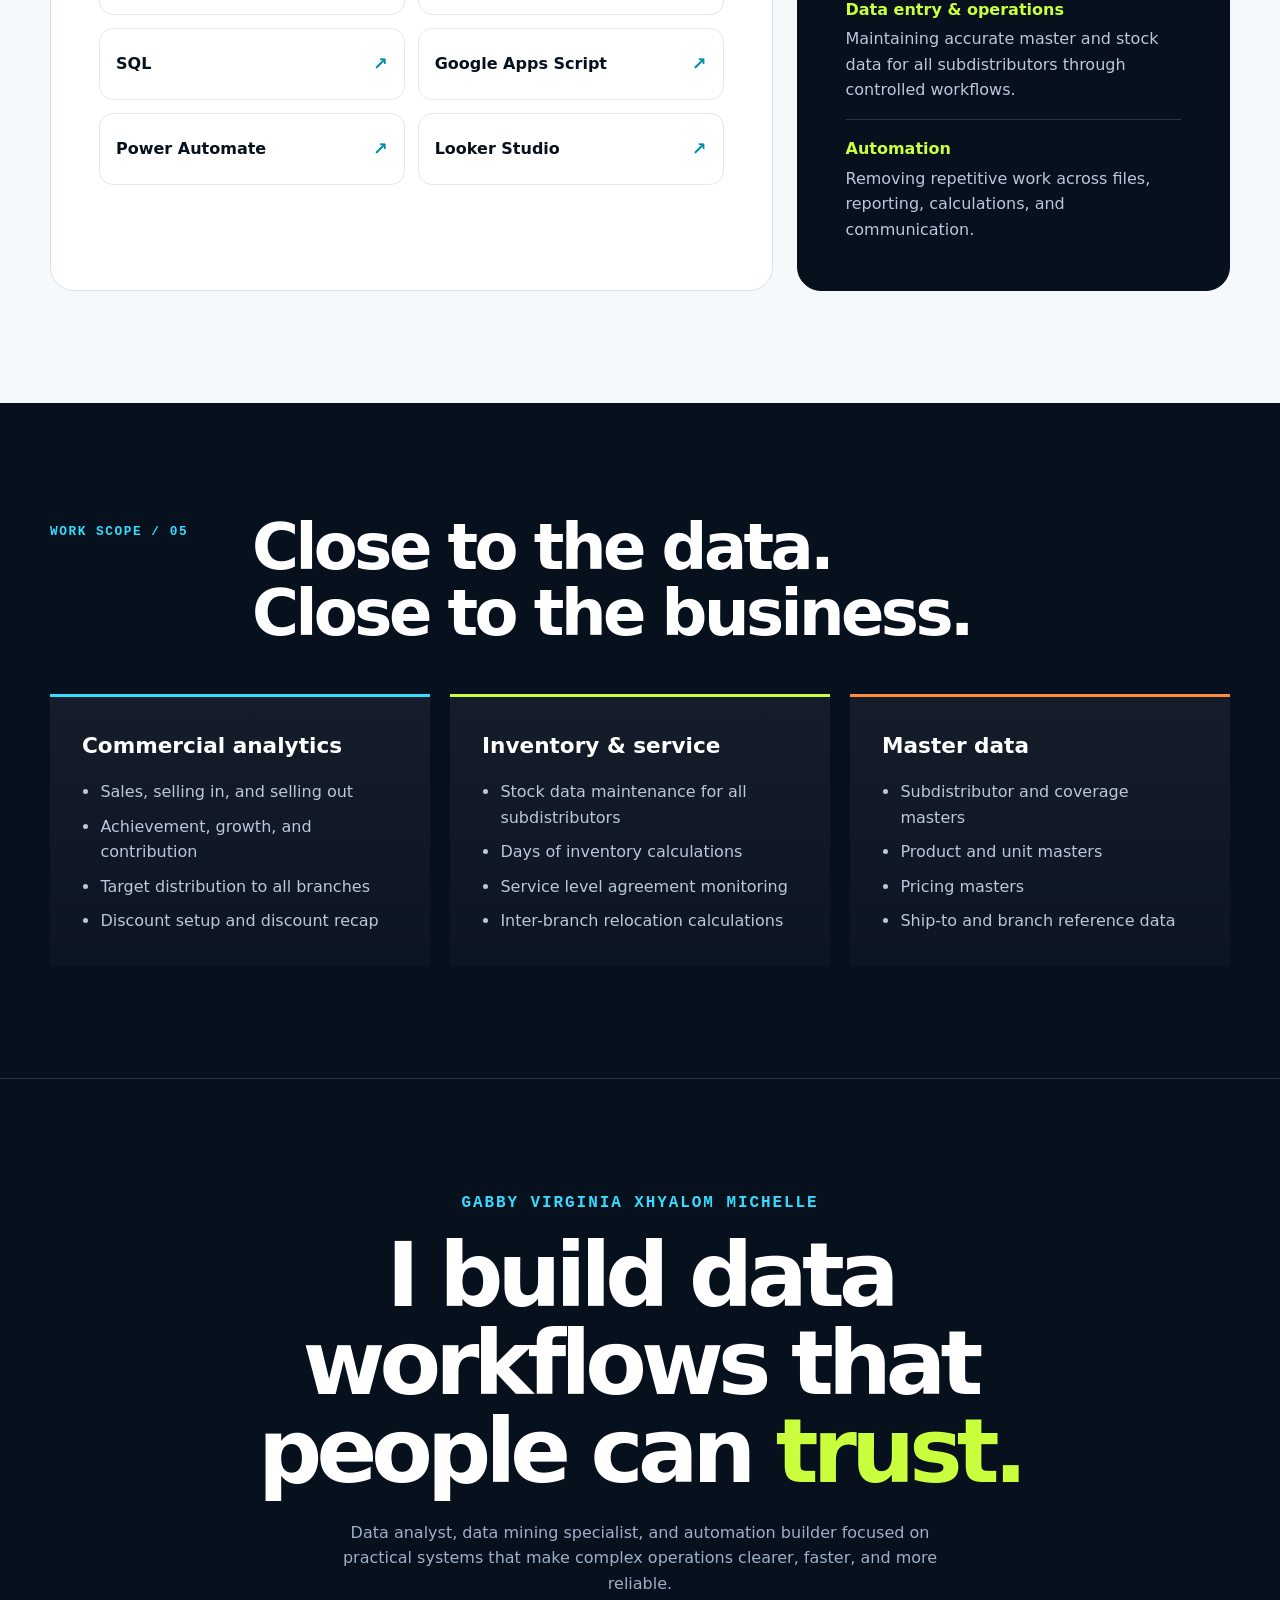
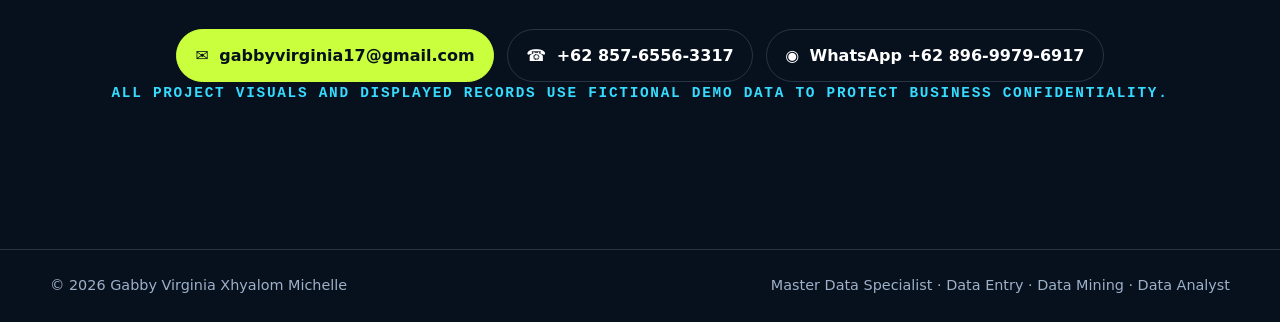
==== commit 8d049e69: "Mention Kalbe Farma Southeast Asia leadership" ====
--- a/index.html
+++ b/index.html
@@ -71,7 +71,7 @@
           <article class="career-block reveal">
             <h3>Gabby Virginia Xhyalom Michelle</h3>
             <p class="career-meta">Master Data Specialist · Data Analyst · Data Entry · Data Mining</p>
-            <p>Data operations professional with seven years of experience at PT Kalbe Consumer Health. Experienced in maintaining stock and master data for all subdistributors, consolidating large multi-format datasets, analyzing commercial and inventory performance, and building practical automation for nationwide operations.</p>
+            <p>Data operations professional with seven years of experience at PT Kalbe Consumer Health, part of Kalbe Farma—the largest publicly-listed pharmaceutical company in Southeast Asia. Experienced in maintaining stock and master data for all subdistributors, consolidating large multi-format datasets, analyzing commercial and inventory performance, and building practical automation for nationwide operations.</p>
             <p>Known for advanced Microsoft Excel capability, disciplined data validation, and the ability to translate repetitive operational work into clear dashboards, reliable scripts, and controlled workflows.</p>
           </article>
           <aside class="career-block reveal">
@@ -174,6 +174,7 @@
           <article class="career-block reveal">
             <h3>PT Kalbe Consumer Health</h3>
             <p class="career-meta">Data Operations, Analytics &amp; Master Data · 7 years</p>
+            <p><strong>Part of Kalbe Farma, the largest publicly-listed pharmaceutical company in Southeast Asia.</strong></p>
             <p>Built practical data systems in a large-scale pharmaceutical and healthcare environment, supporting nationwide subdistributor operations and commercial reporting.</p>
             <ul class="career-list">
               <li>Maintain stock data and master data for all subdistributors.</li>
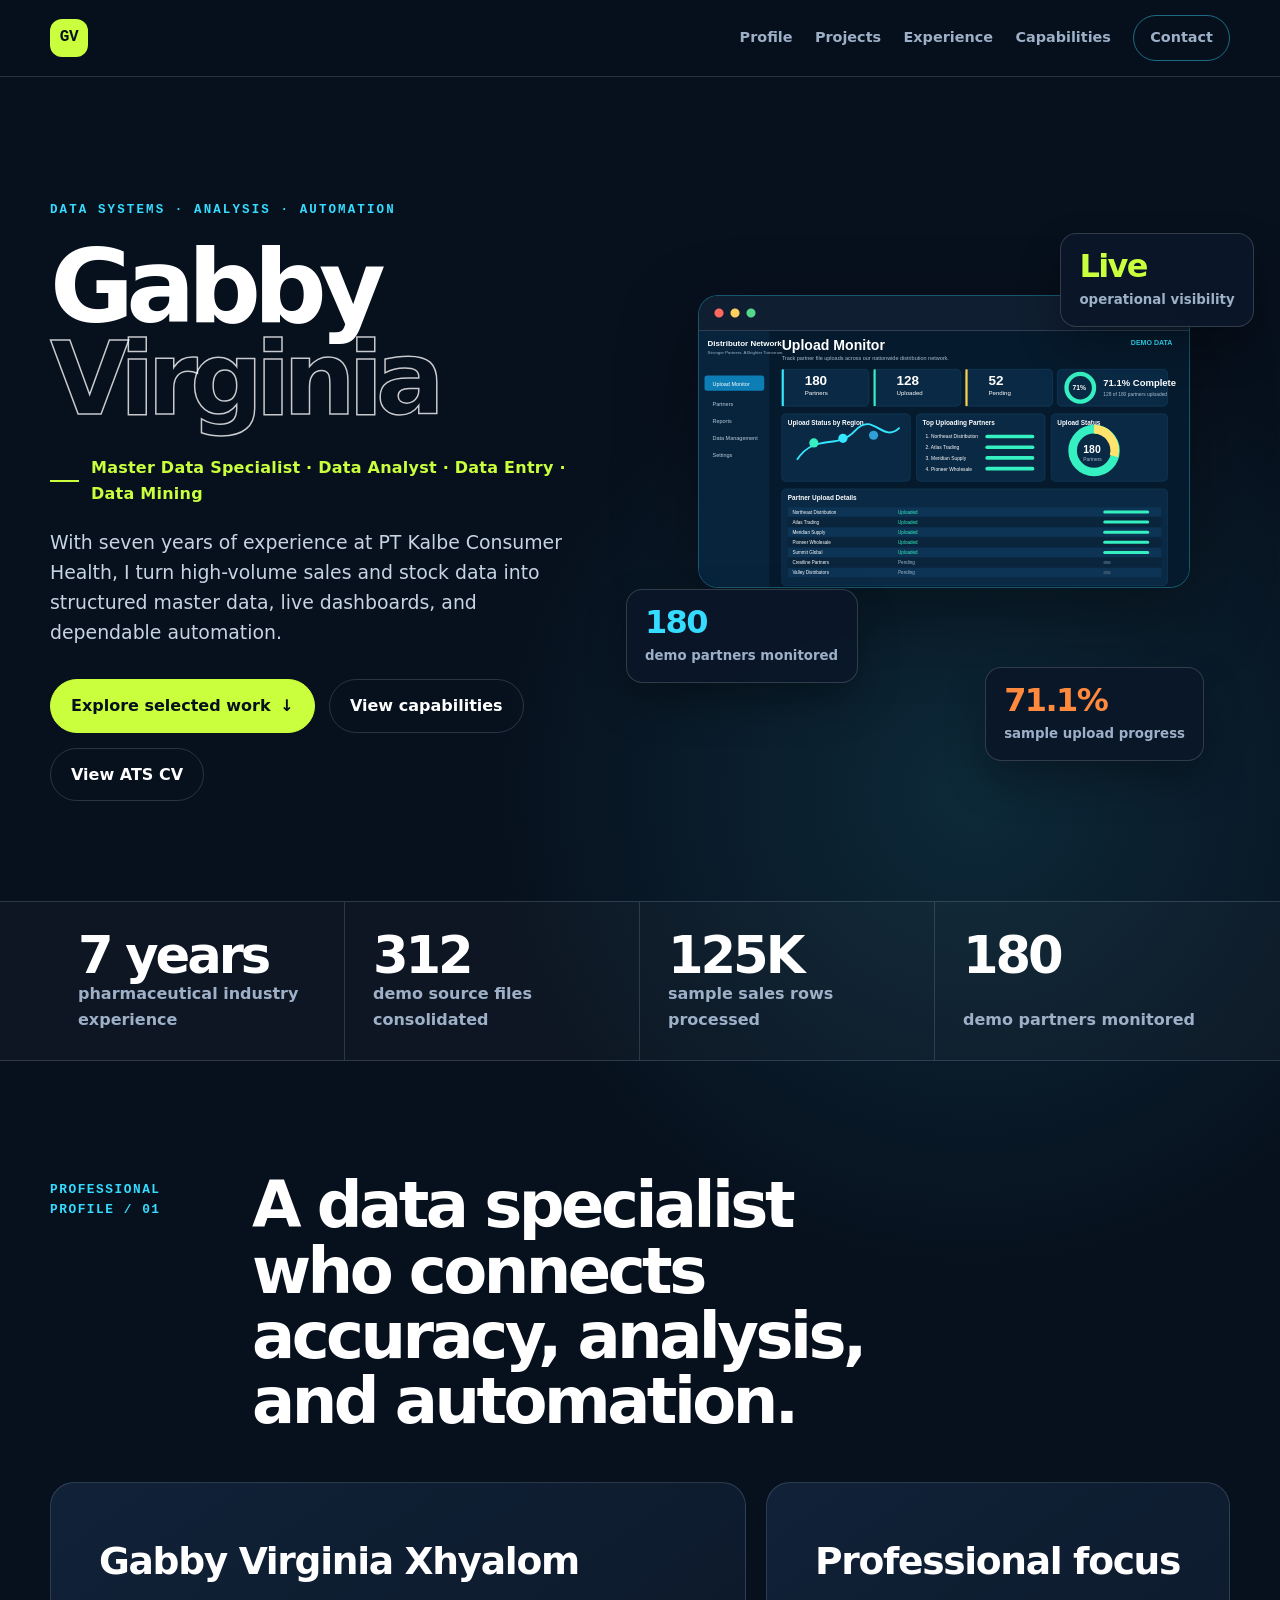
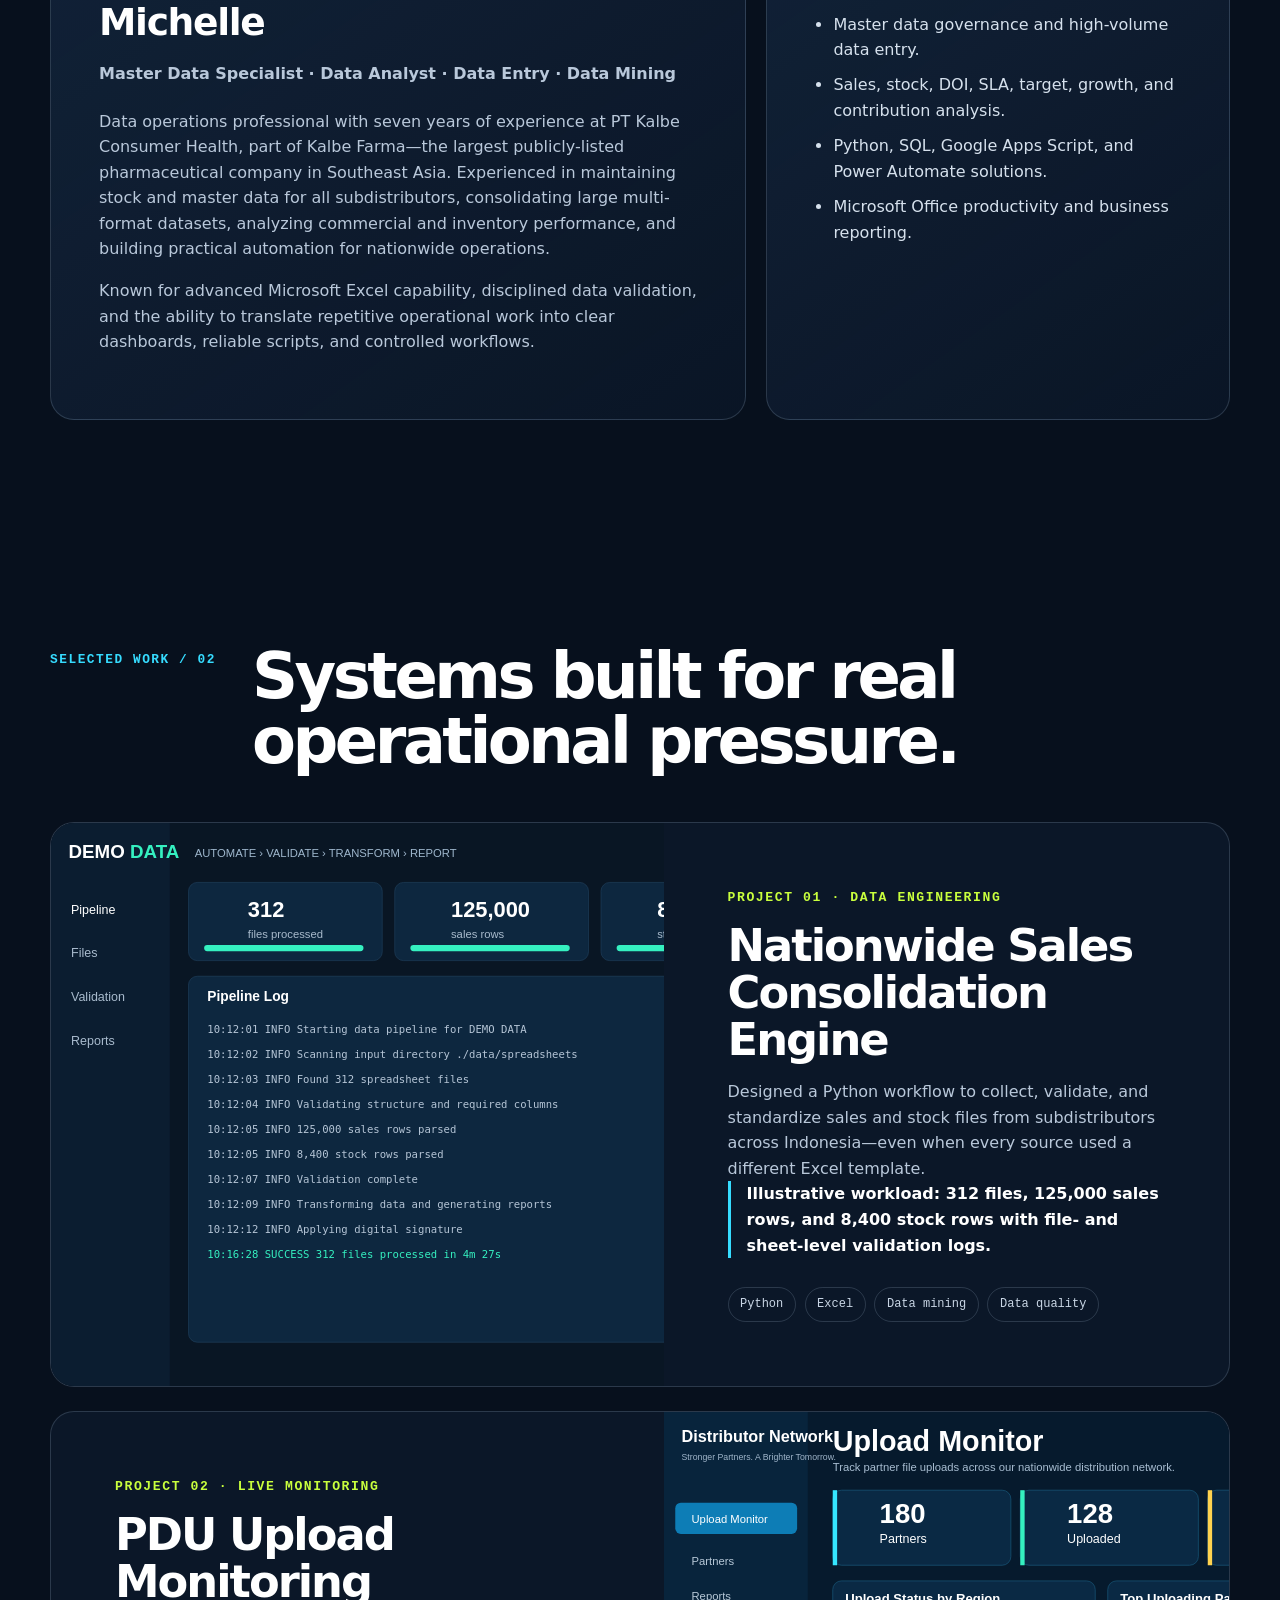
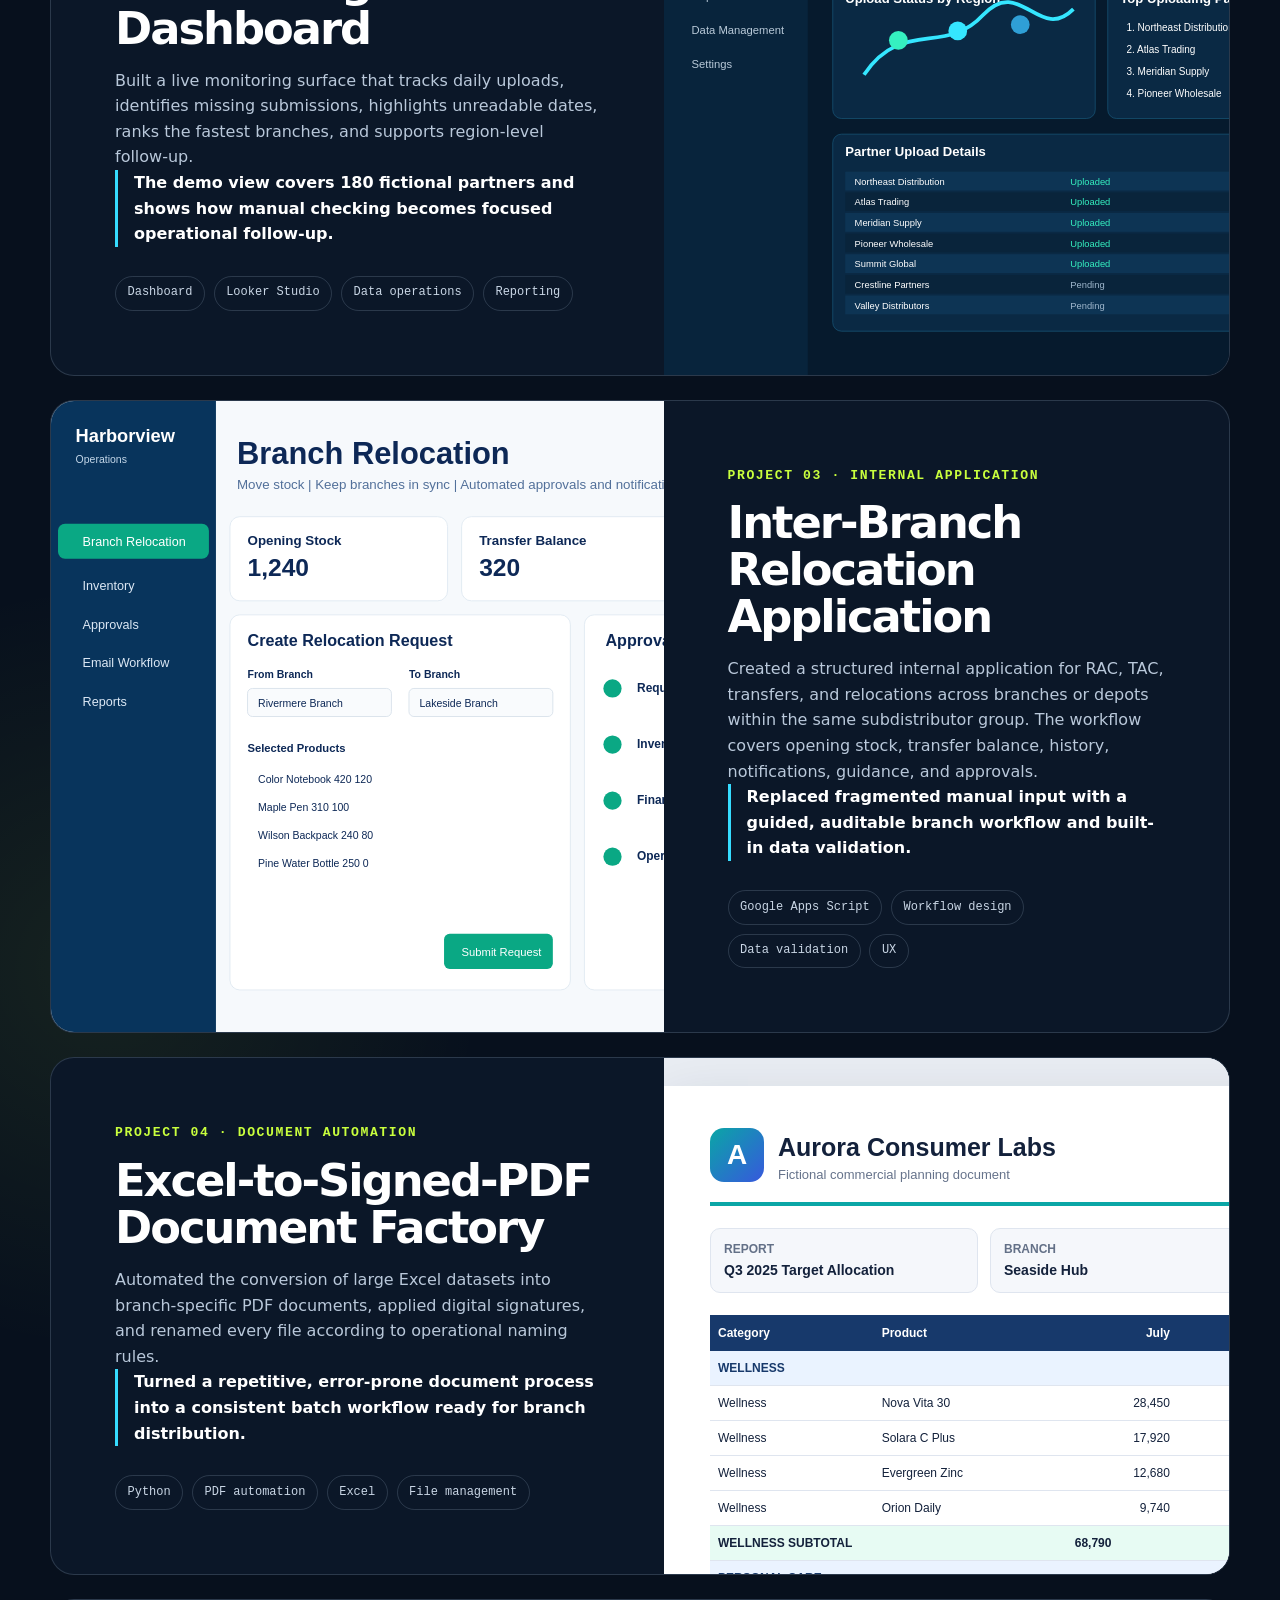
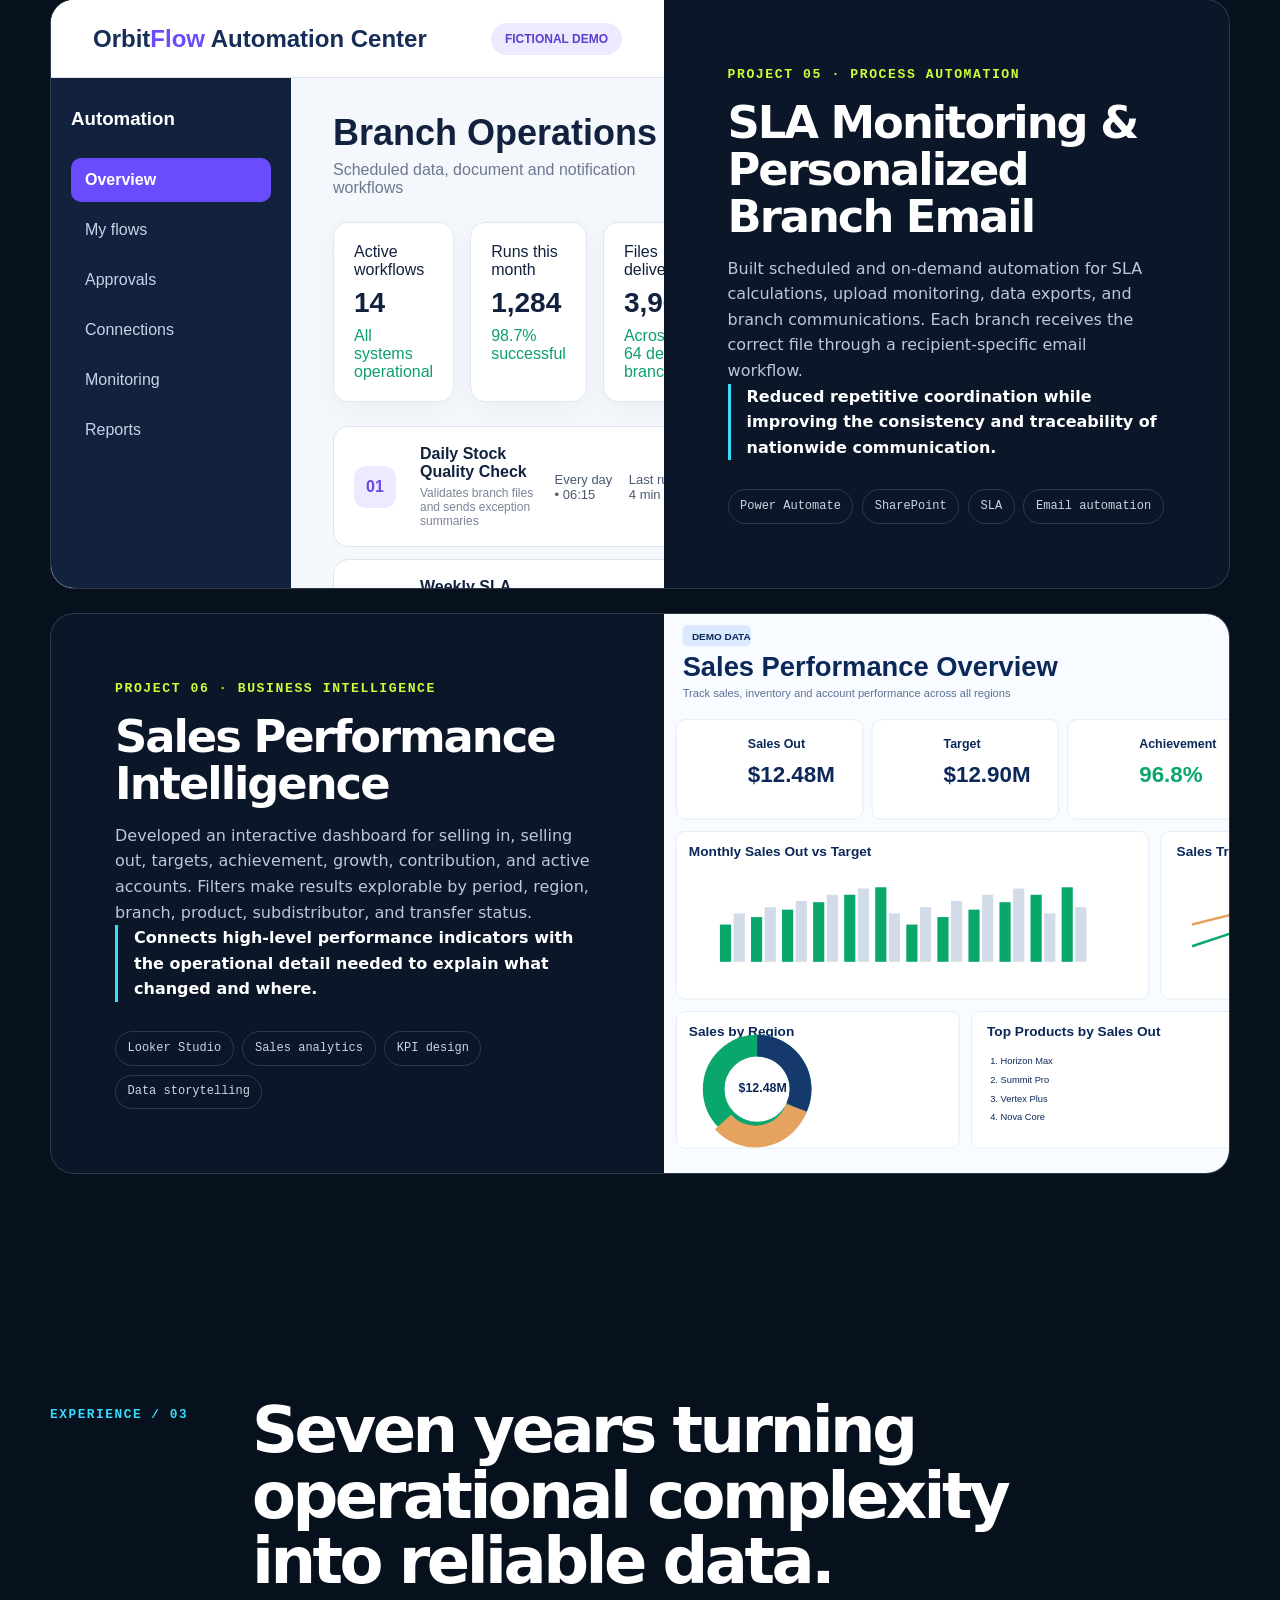
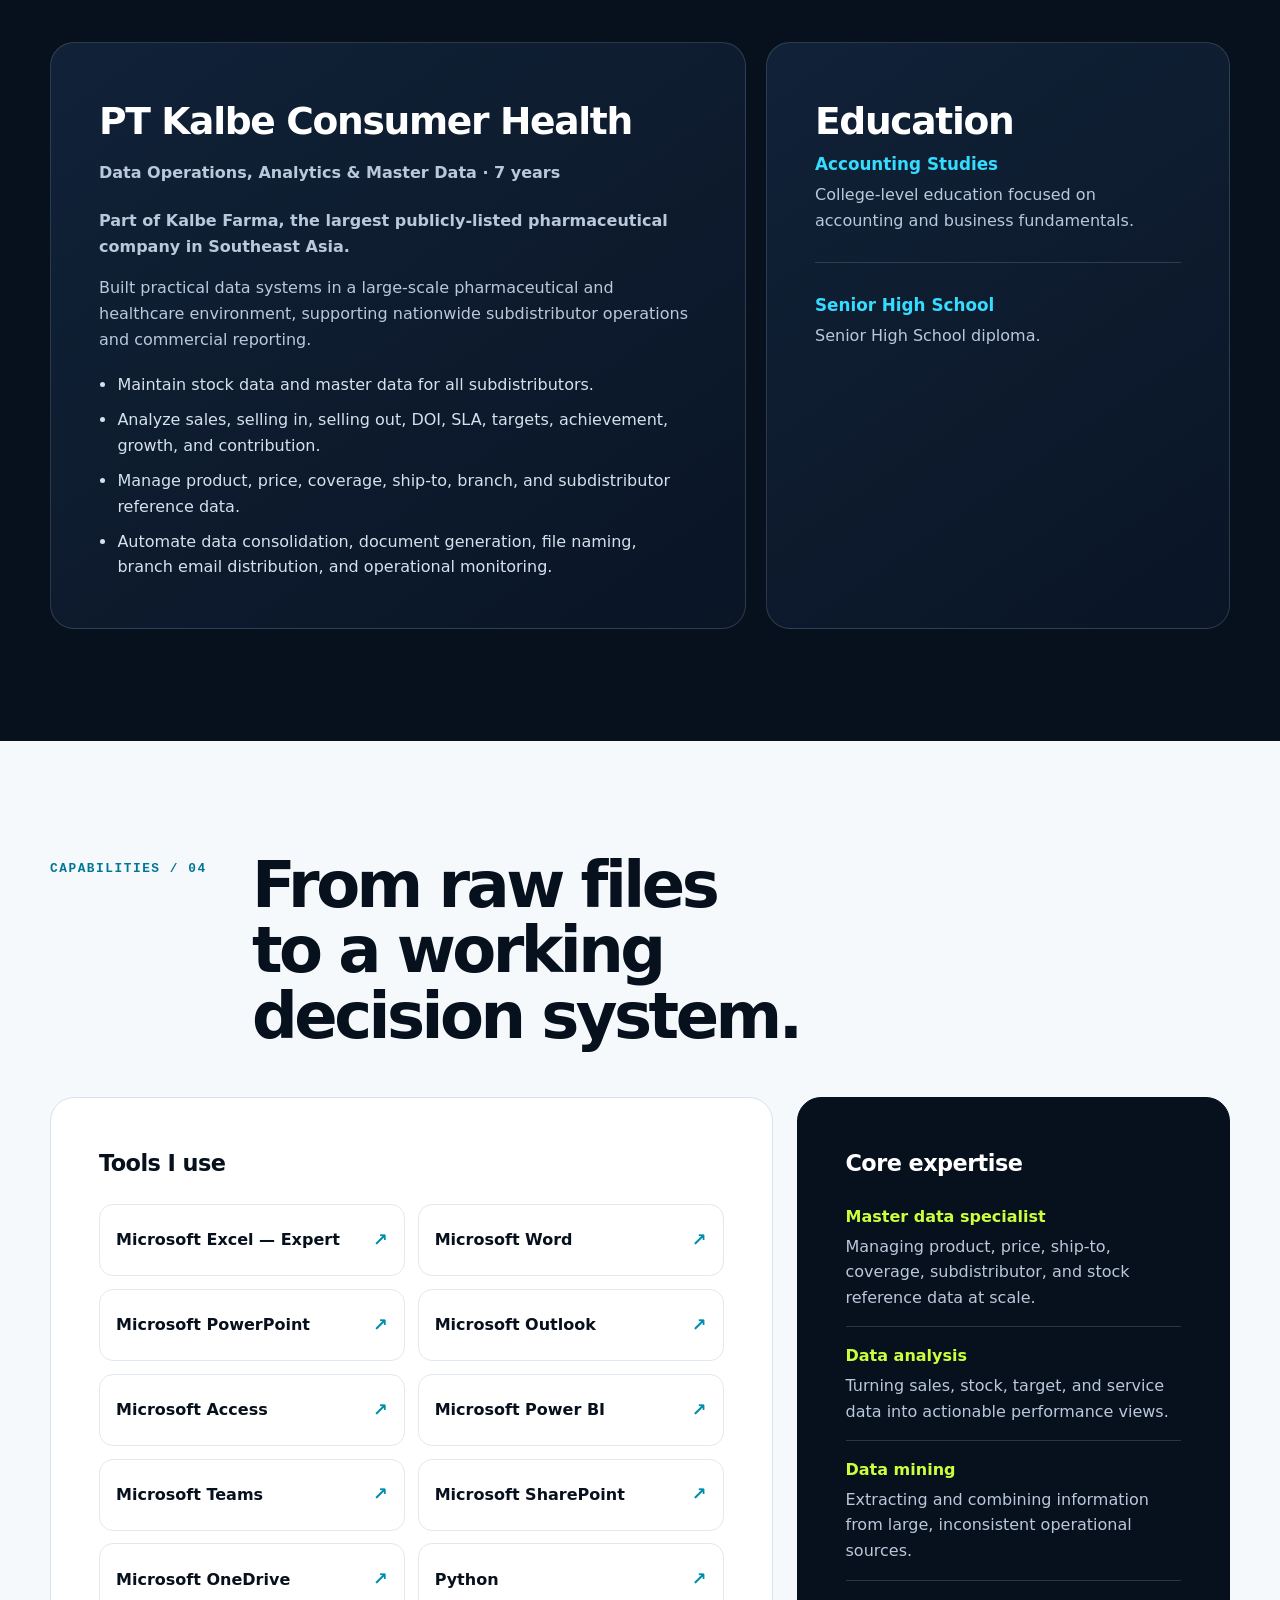
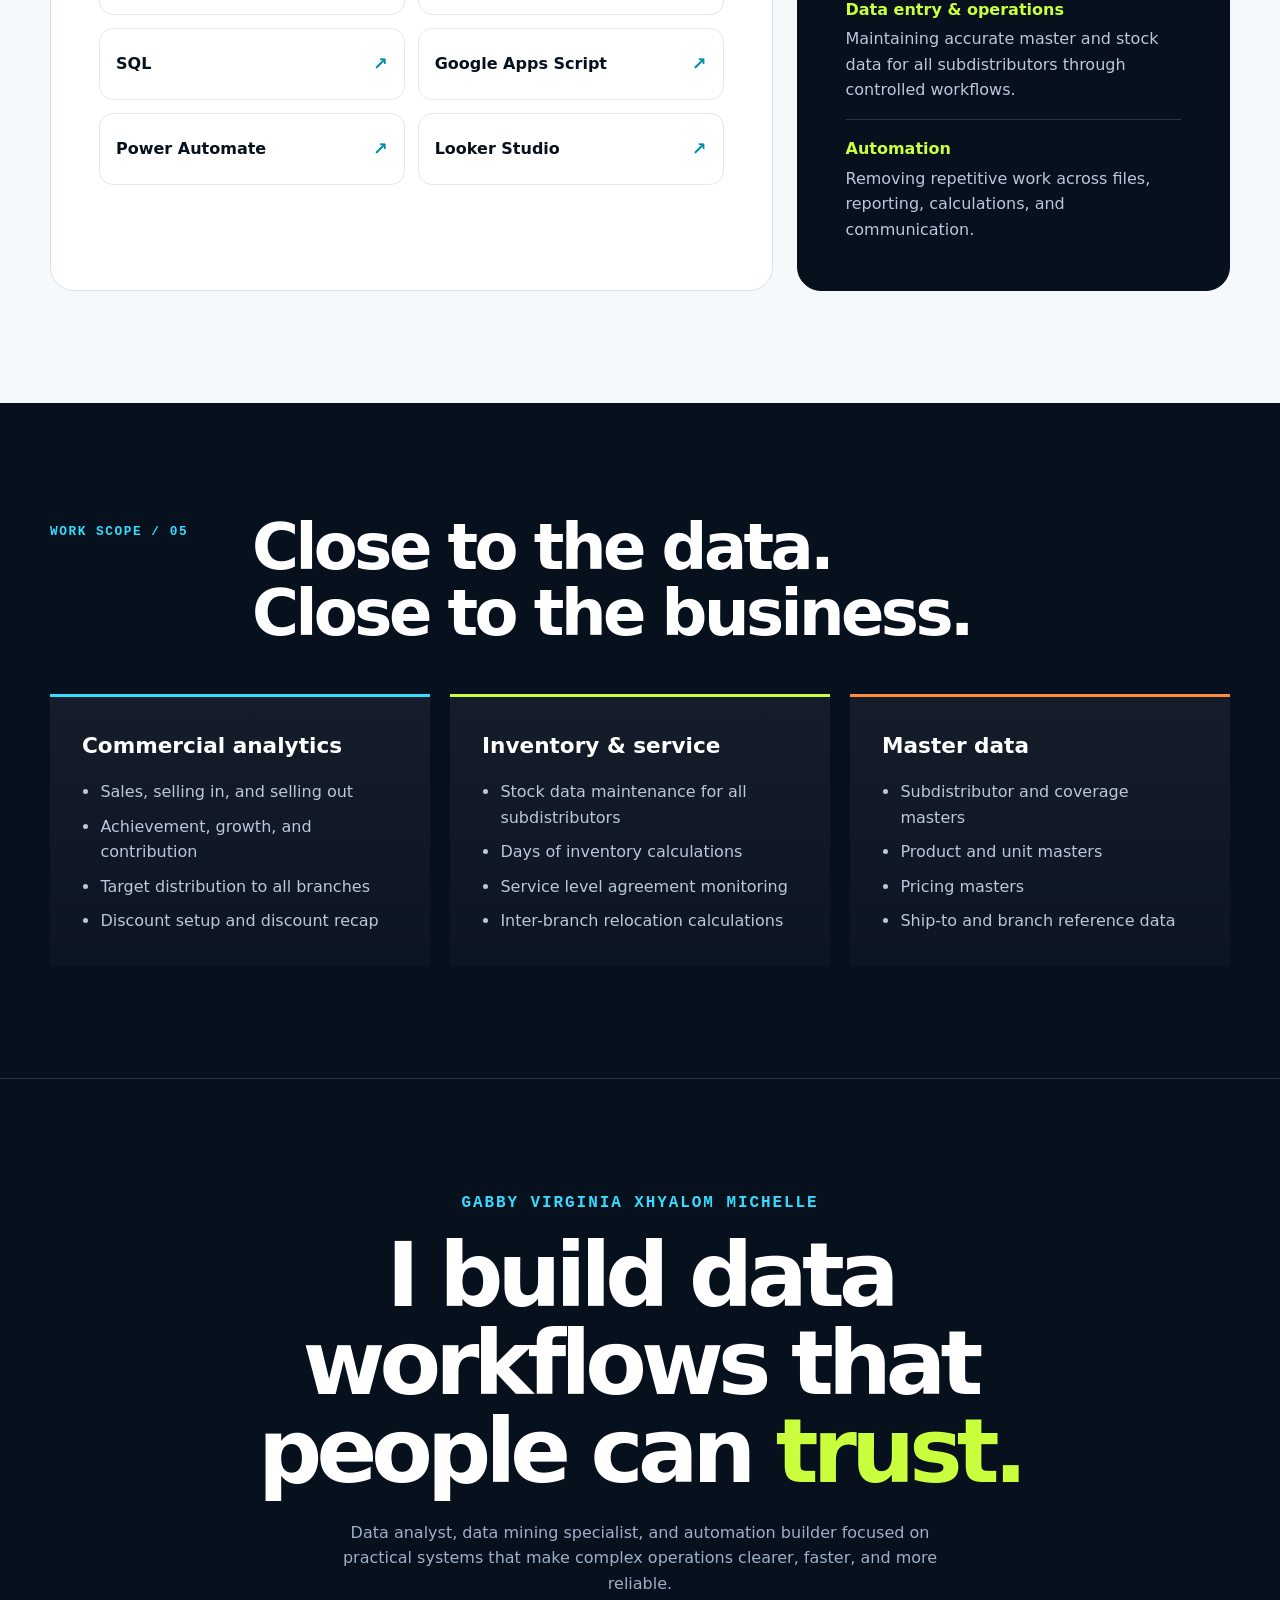
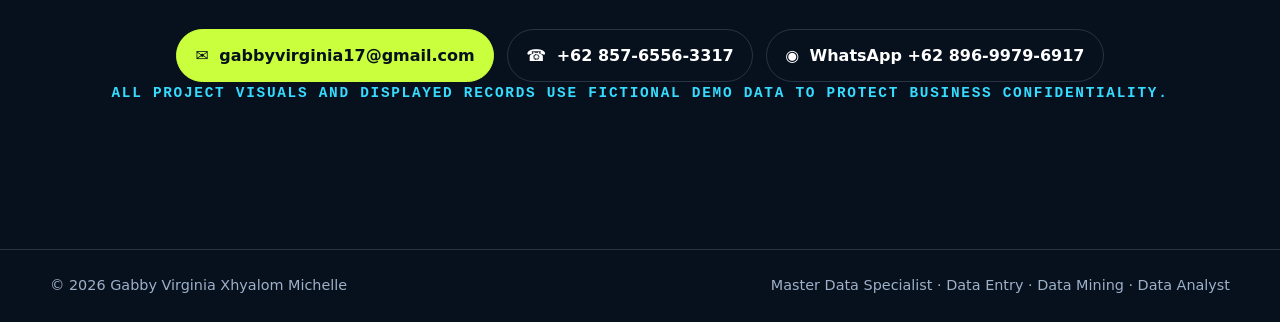
==== commit 7df6147f: "Add ATS CV button" ====
--- a/index.html
+++ b/index.html
@@ -38,6 +38,7 @@
           <div class="hero-actions">
             <a class="button button-primary" href="#projects">Explore selected work <span aria-hidden="true">↓</span></a>
             <a class="button button-secondary" href="#capabilities">View capabilities</a>
+            <a class="button button-secondary" href="cv.html" target="_blank" rel="noopener">View ATS CV</a>
           </div>
         </div>
 
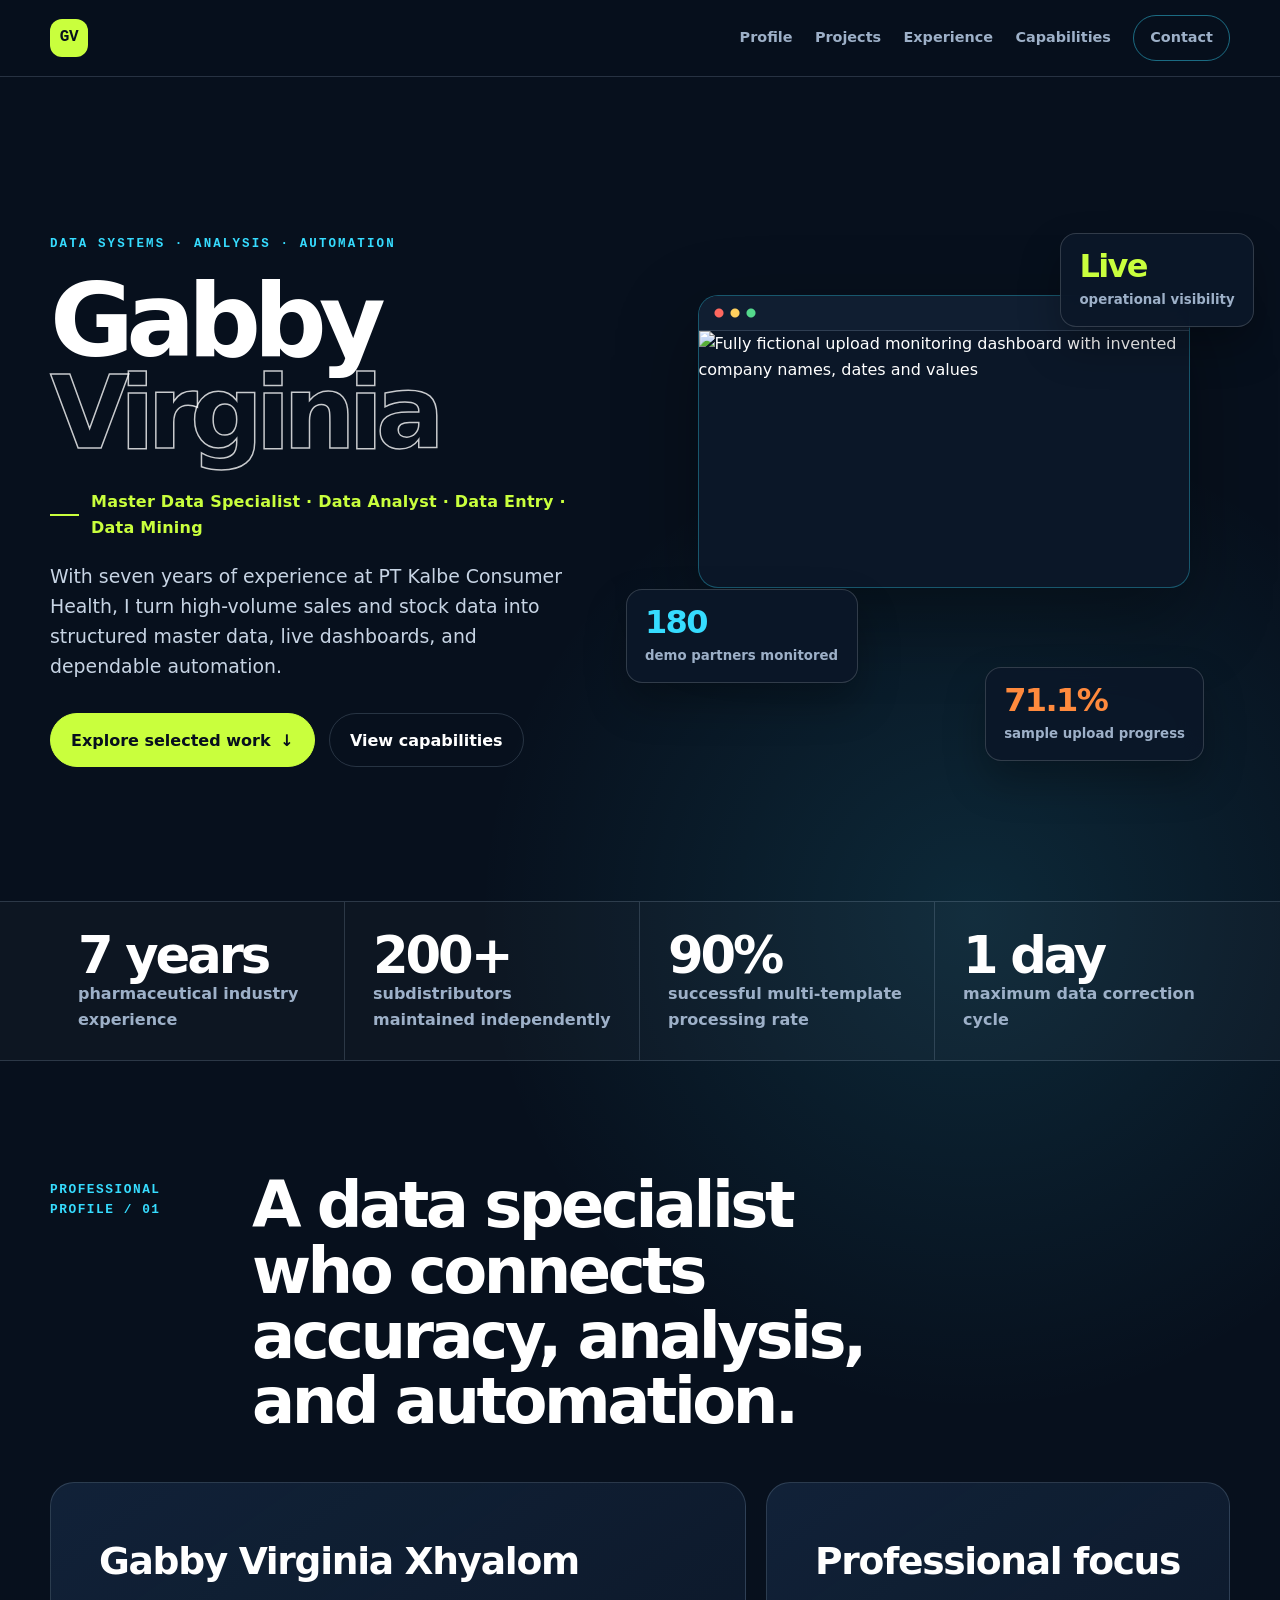
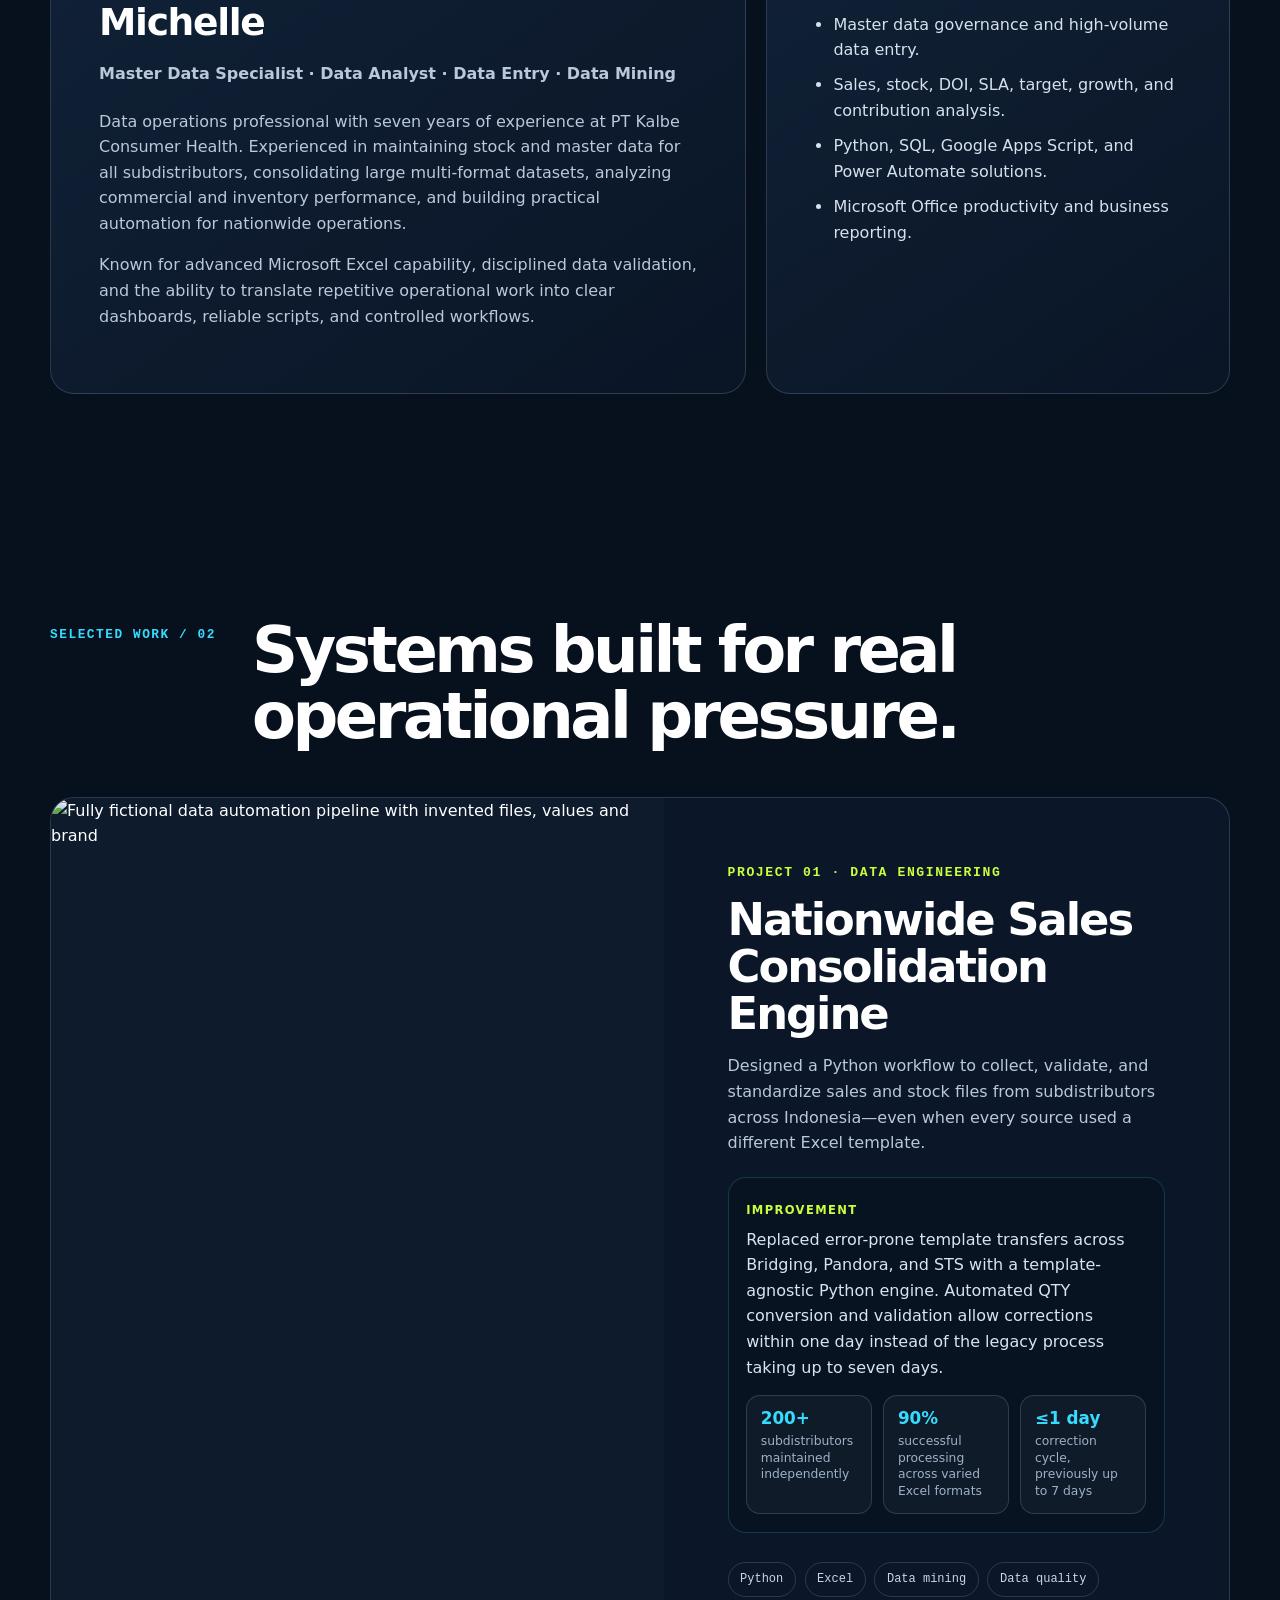
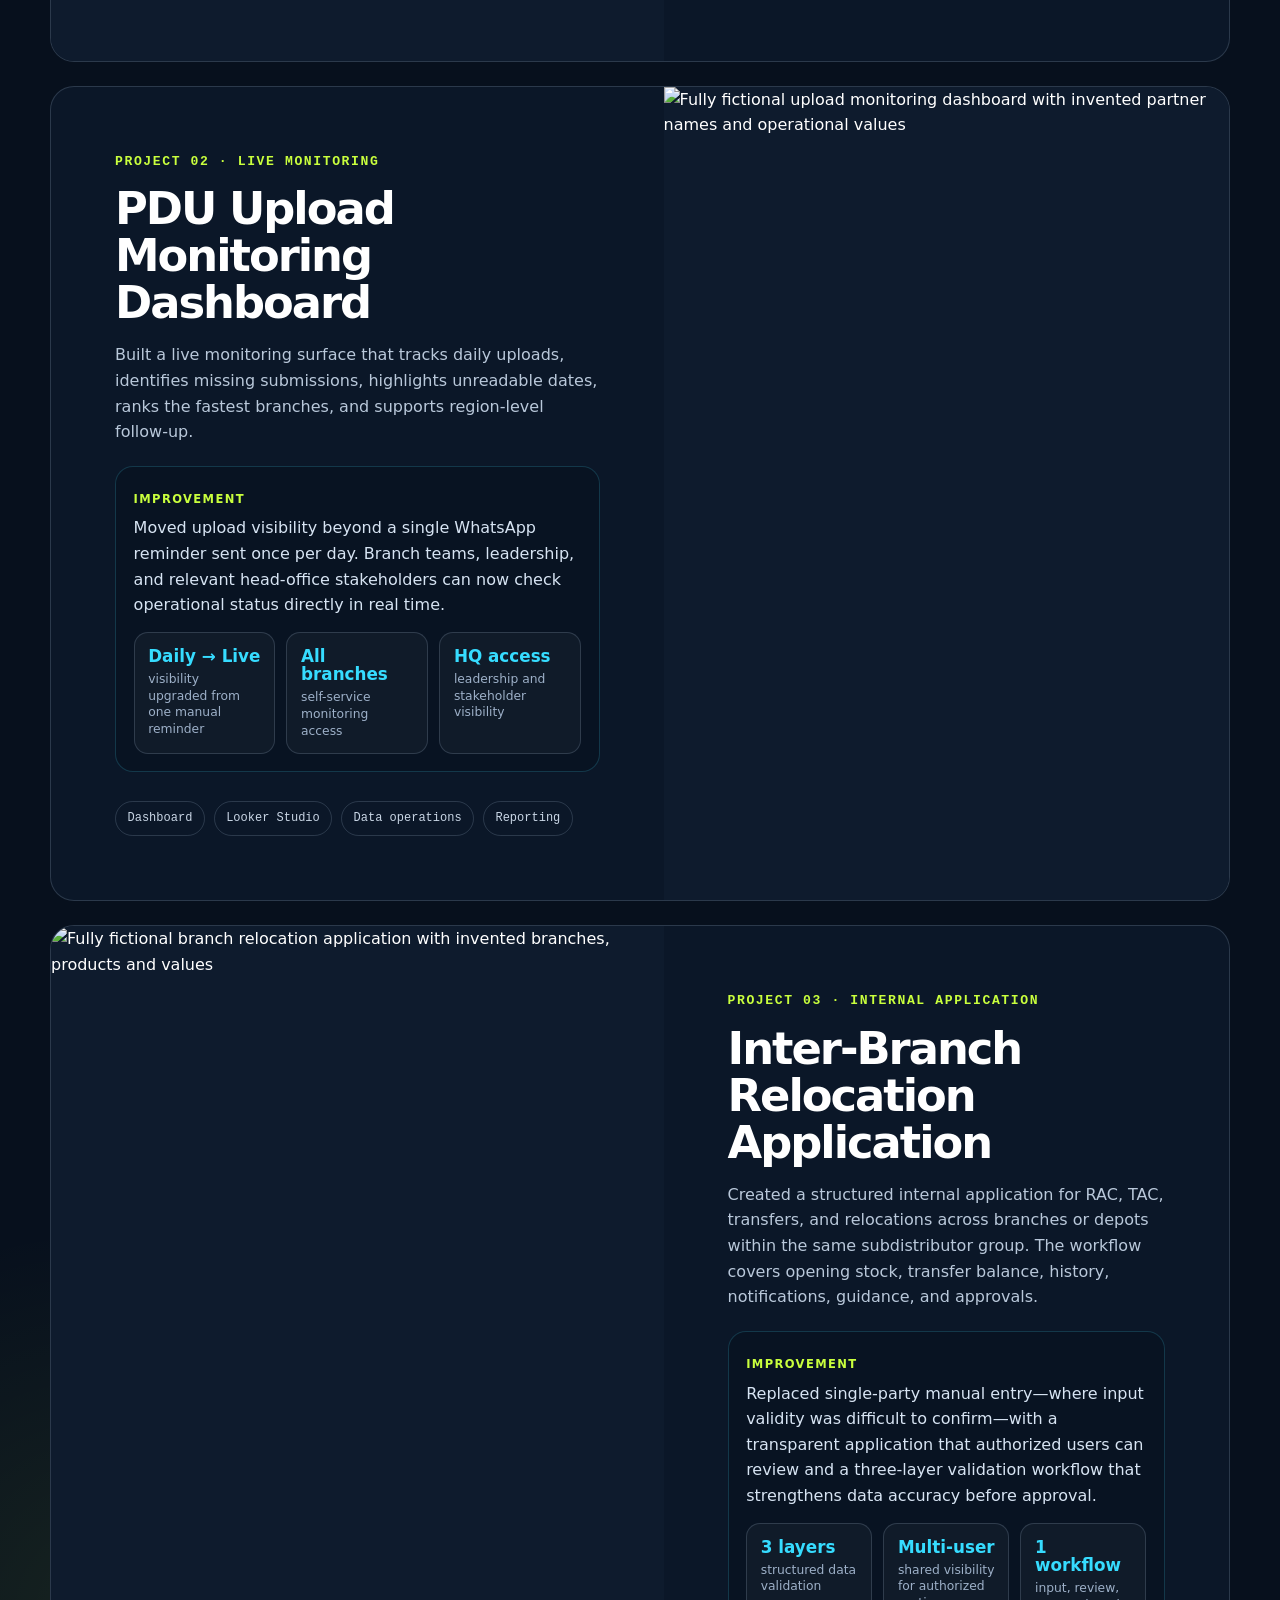
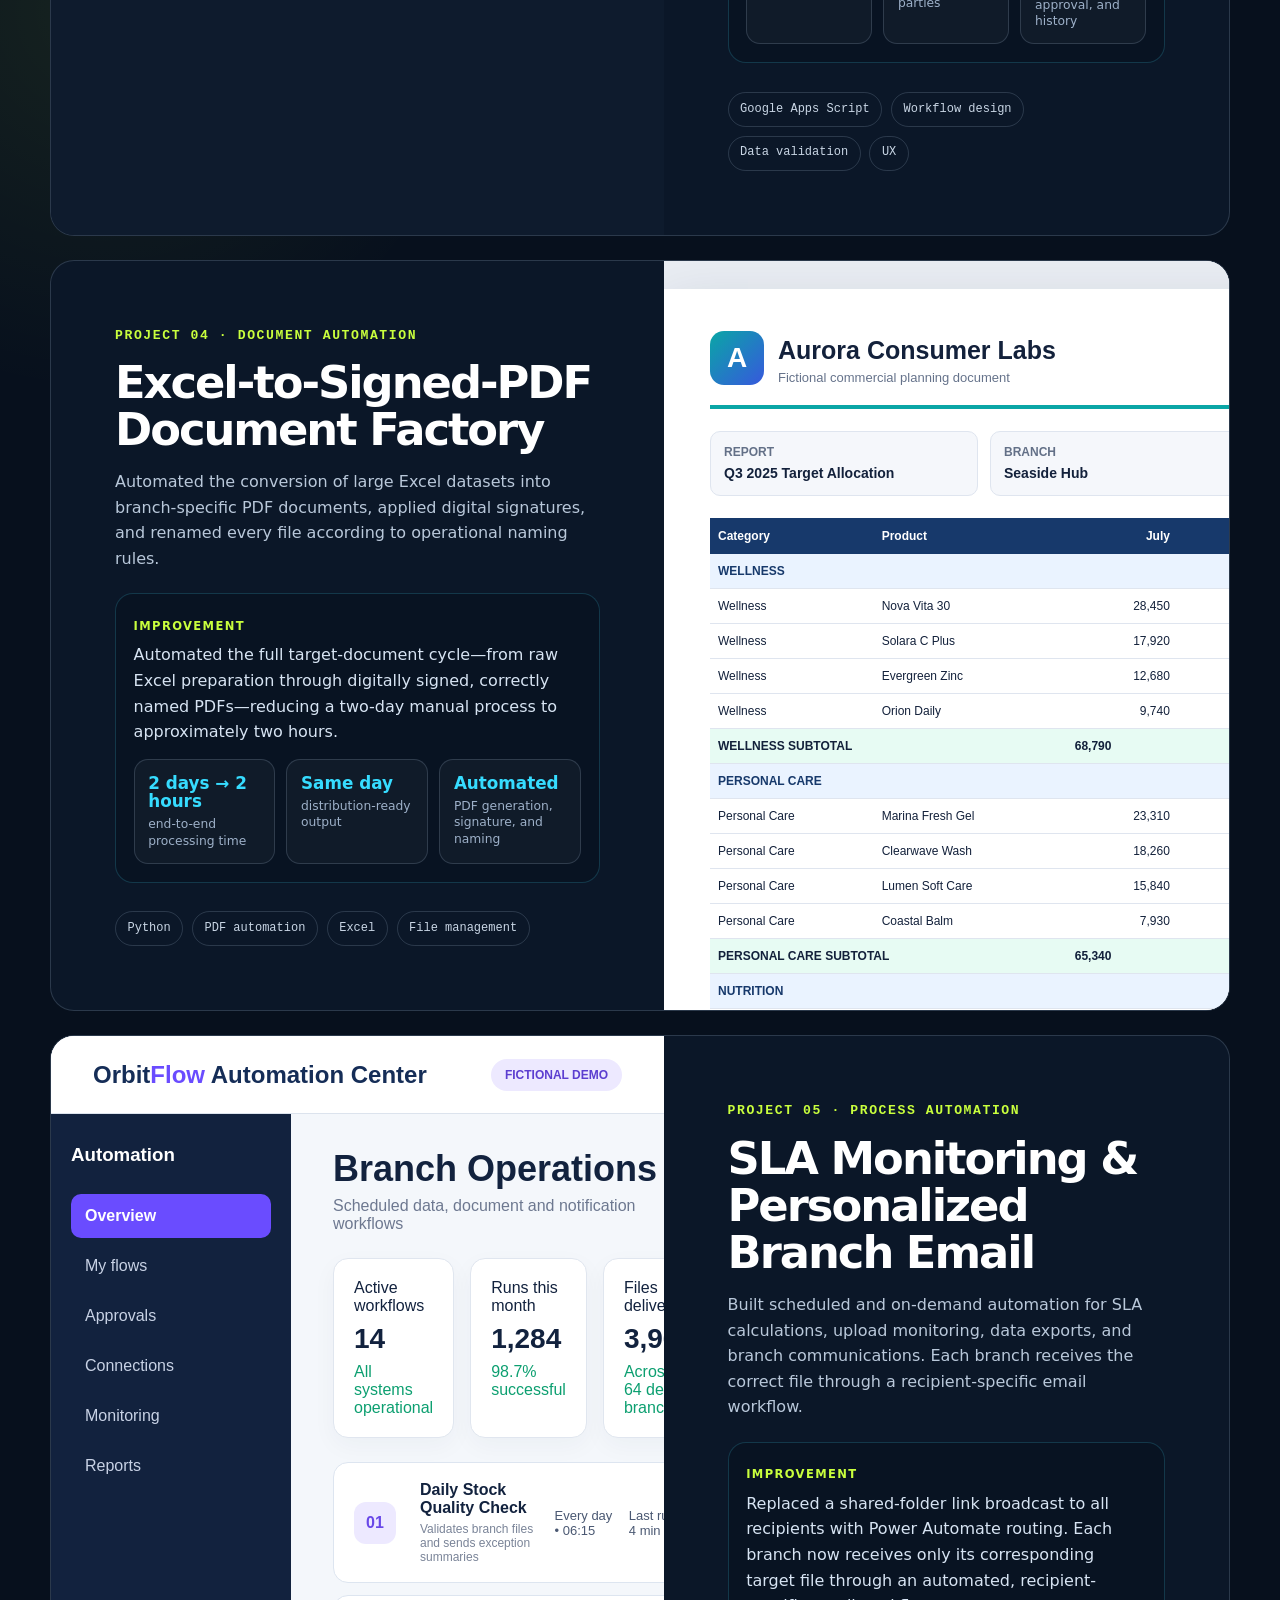
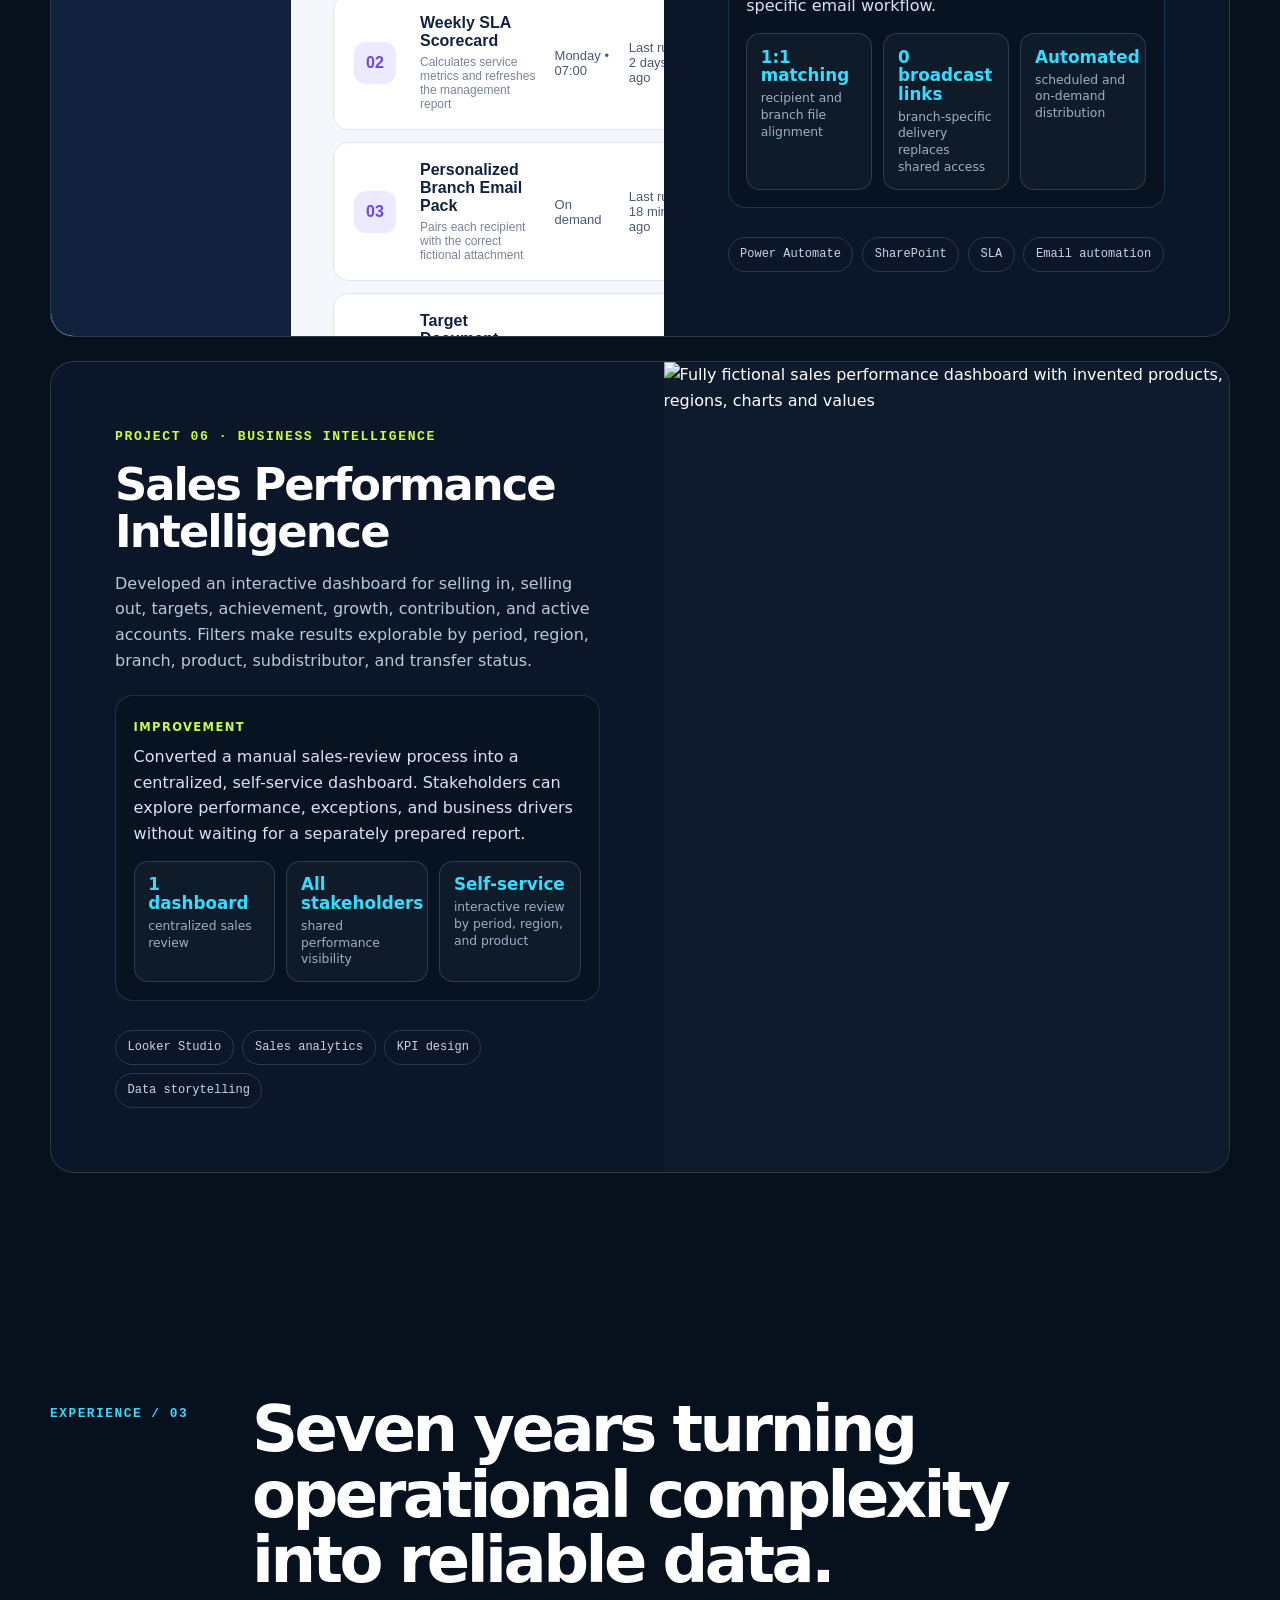
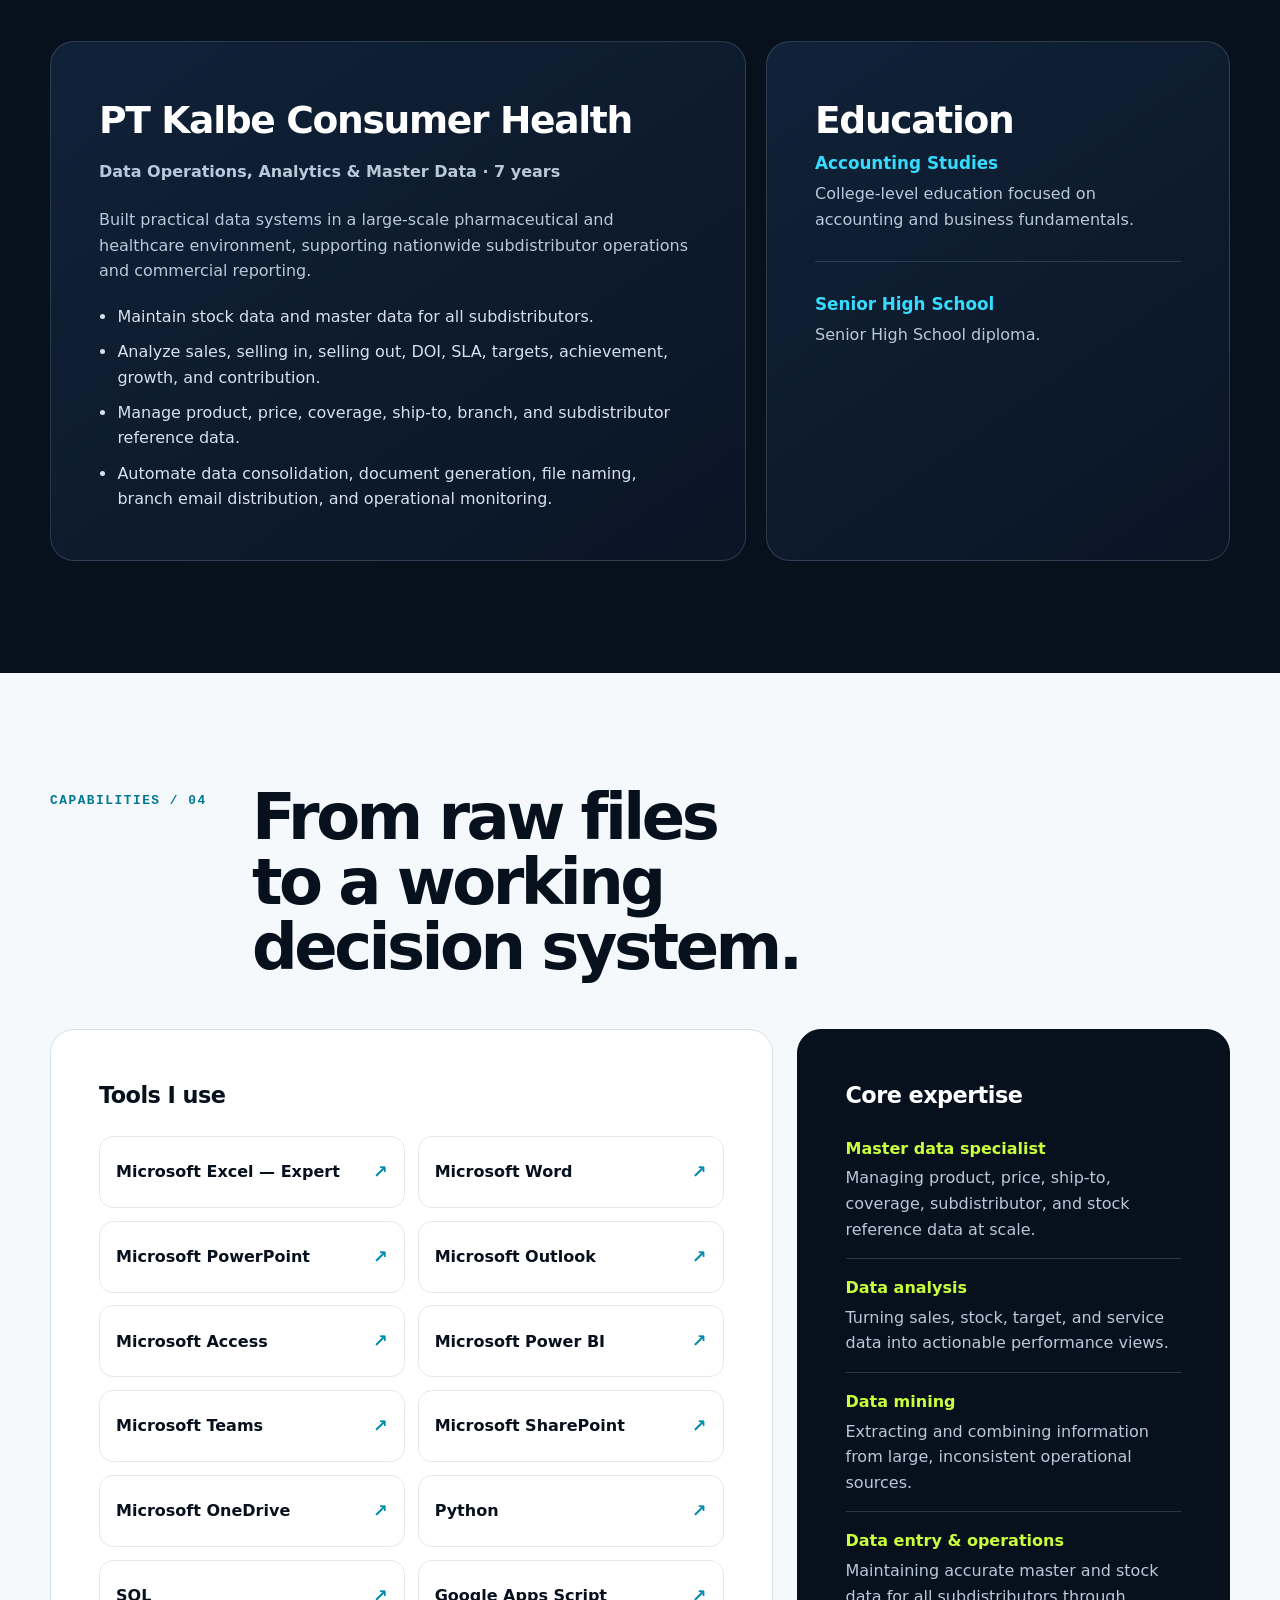
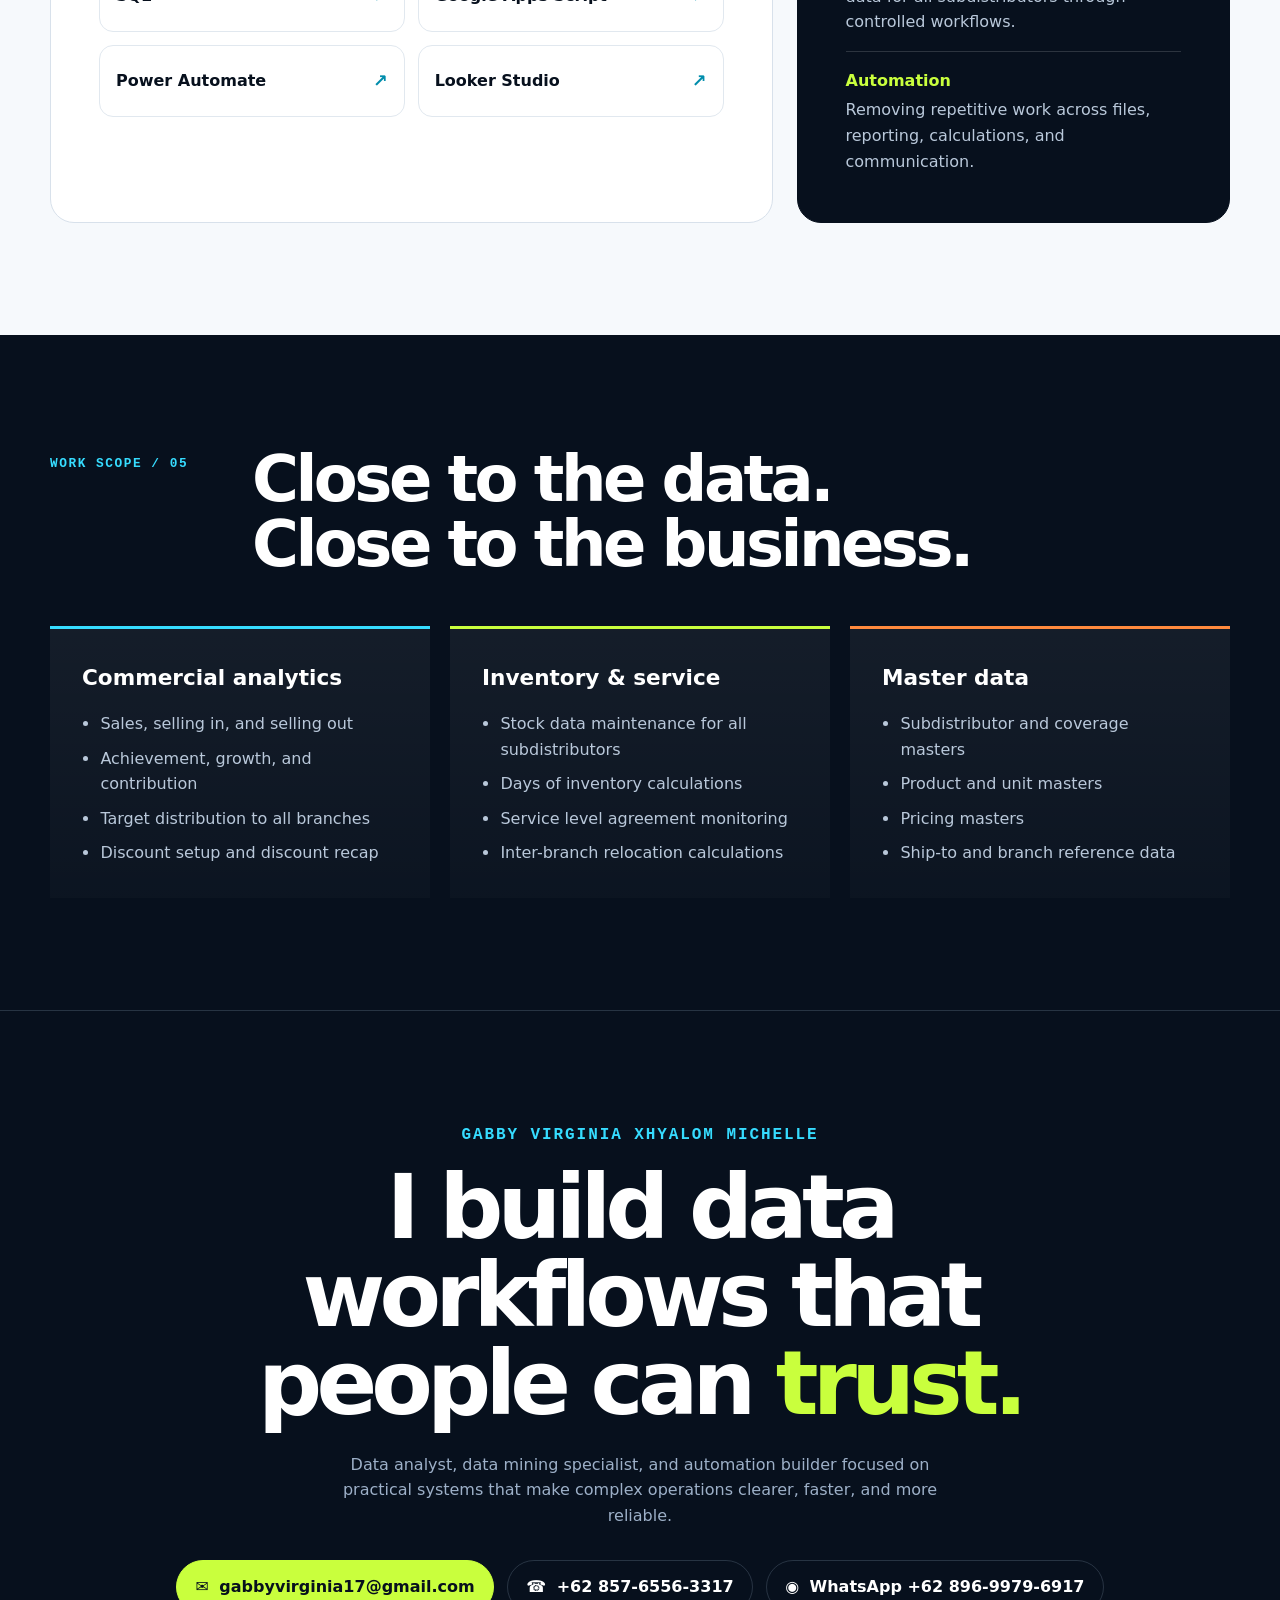
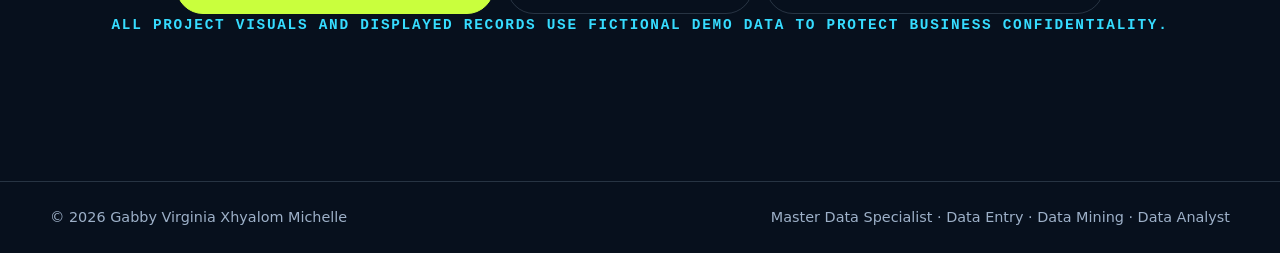
==== commit 8c06b8ac: "Add files via upload" ====
--- a/index.html
+++ b/index.html
@@ -38,13 +38,12 @@
           <div class="hero-actions">
             <a class="button button-primary" href="#projects">Explore selected work <span aria-hidden="true">↓</span></a>
             <a class="button button-secondary" href="#capabilities">View capabilities</a>
-            <a class="button button-secondary" href="cv.html" target="_blank" rel="noopener">View ATS CV</a>
           </div>
         </div>
 
         <div class="hero-visual" aria-label="Featured live upload monitoring dashboard">
           <figure class="screen">
-            <img src="assets/demo-upload-monitor-hd.svg" alt="Fully fictional upload monitoring dashboard with invented company names, dates and values">
+            <img src="assets/demo-upload-monitor.png" alt="Fully fictional upload monitoring dashboard with invented company names, dates and values">
           </figure>
           <div class="metric-card metric-a"><strong>180</strong><small>demo partners monitored</small></div>
           <div class="metric-card metric-b"><strong>Live</strong><small>operational visibility</small></div>
@@ -56,9 +55,9 @@
     <section class="proof-strip" aria-label="Selected project scale">
       <div class="shell proof-grid">
         <div class="proof"><strong>7 years</strong><span>pharmaceutical industry experience</span></div>
-        <div class="proof"><strong>312</strong><span>demo source files consolidated</span></div>
-        <div class="proof"><strong>125K</strong><span>sample sales rows processed</span></div>
-        <div class="proof"><strong>180</strong><span>demo partners monitored</span></div>
+        <div class="proof"><strong>200+</strong><span>subdistributors maintained independently</span></div>
+        <div class="proof"><strong>90%</strong><span>successful multi-template processing rate</span></div>
+        <div class="proof"><strong>1 day</strong><span>maximum data correction cycle</span></div>
       </div>
     </section>
 
@@ -72,7 +71,7 @@
           <article class="career-block reveal">
             <h3>Gabby Virginia Xhyalom Michelle</h3>
             <p class="career-meta">Master Data Specialist · Data Analyst · Data Entry · Data Mining</p>
-            <p>Data operations professional with seven years of experience at PT Kalbe Consumer Health, part of Kalbe Farma—the largest publicly-listed pharmaceutical company in Southeast Asia. Experienced in maintaining stock and master data for all subdistributors, consolidating large multi-format datasets, analyzing commercial and inventory performance, and building practical automation for nationwide operations.</p>
+            <p>Data operations professional with seven years of experience at PT Kalbe Consumer Health. Experienced in maintaining stock and master data for all subdistributors, consolidating large multi-format datasets, analyzing commercial and inventory performance, and building practical automation for nationwide operations.</p>
             <p>Known for advanced Microsoft Excel capability, disciplined data validation, and the ability to translate repetitive operational work into clear dashboards, reliable scripts, and controlled workflows.</p>
           </article>
           <aside class="career-block reveal">
@@ -97,34 +96,58 @@
 
         <div class="project-list">
           <article class="project reveal">
-            <div class="project-media"><img src="assets/demo-automation-pipeline-hd.svg" alt="Fully fictional data automation pipeline with invented files, values and brand"></div>
+            <div class="project-media"><img src="assets/demo-automation-pipeline.png" alt="Fully fictional data automation pipeline with invented files, values and brand"></div>
             <div class="project-copy">
               <span class="project-number">PROJECT 01 · DATA ENGINEERING</span>
               <h3>Nationwide Sales Consolidation Engine</h3>
               <p>Designed a Python workflow to collect, validate, and standardize sales and stock files from subdistributors across Indonesia—even when every source used a different Excel template.</p>
-              <p class="project-impact">Illustrative workload: 312 files, 125,000 sales rows, and 8,400 stock rows with file- and sheet-level validation logs.</p>
+              <div class="project-improvement">
+                <span class="improvement-label">Improvement</span>
+                <p>Replaced error-prone template transfers across Bridging, Pandora, and STS with a template-agnostic Python engine. Automated QTY conversion and validation allow corrections within one day instead of the legacy process taking up to seven days.</p>
+                <div class="result-grid">
+                  <div class="result-stat"><strong>200+</strong><span>subdistributors maintained independently</span></div>
+                  <div class="result-stat"><strong>90%</strong><span>successful processing across varied Excel formats</span></div>
+                  <div class="result-stat"><strong>≤1 day</strong><span>correction cycle, previously up to 7 days</span></div>
+                </div>
+              </div>
               <div class="tags"><span class="tag">Python</span><span class="tag">Excel</span><span class="tag">Data mining</span><span class="tag">Data quality</span></div>
             </div>
           </article>
 
           <article class="project reveal">
-            <div class="project-media"><img src="assets/demo-upload-monitor-hd.svg" alt="Fully fictional upload monitoring dashboard with invented partner names and operational values"></div>
+            <div class="project-media"><img src="assets/demo-upload-monitor.png" alt="Fully fictional upload monitoring dashboard with invented partner names and operational values"></div>
             <div class="project-copy">
               <span class="project-number">PROJECT 02 · LIVE MONITORING</span>
               <h3>PDU Upload Monitoring Dashboard</h3>
               <p>Built a live monitoring surface that tracks daily uploads, identifies missing submissions, highlights unreadable dates, ranks the fastest branches, and supports region-level follow-up.</p>
-              <p class="project-impact">The demo view covers 180 fictional partners and shows how manual checking becomes focused operational follow-up.</p>
+              <div class="project-improvement">
+                <span class="improvement-label">Improvement</span>
+                <p>Moved upload visibility beyond a single WhatsApp reminder sent once per day. Branch teams, leadership, and relevant head-office stakeholders can now check operational status directly in real time.</p>
+                <div class="result-grid">
+                  <div class="result-stat"><strong>Daily → Live</strong><span>visibility upgraded from one manual reminder</span></div>
+                  <div class="result-stat"><strong>All branches</strong><span>self-service monitoring access</span></div>
+                  <div class="result-stat"><strong>HQ access</strong><span>leadership and stakeholder visibility</span></div>
+                </div>
+              </div>
               <div class="tags"><span class="tag">Dashboard</span><span class="tag">Looker Studio</span><span class="tag">Data operations</span><span class="tag">Reporting</span></div>
             </div>
           </article>
 
           <article class="project reveal">
-            <div class="project-media"><img src="assets/demo-relocation-workflow-hd.svg" alt="Fully fictional branch relocation application with invented branches, products and values"></div>
+            <div class="project-media"><img src="assets/demo-relocation-workflow.png" alt="Fully fictional branch relocation application with invented branches, products and values"></div>
             <div class="project-copy">
               <span class="project-number">PROJECT 03 · INTERNAL APPLICATION</span>
               <h3>Inter-Branch Relocation Application</h3>
               <p>Created a structured internal application for RAC, TAC, transfers, and relocations across branches or depots within the same subdistributor group. The workflow covers opening stock, transfer balance, history, notifications, guidance, and approvals.</p>
-              <p class="project-impact">Replaced fragmented manual input with a guided, auditable branch workflow and built-in data validation.</p>
+              <div class="project-improvement">
+                <span class="improvement-label">Improvement</span>
+                <p>Replaced single-party manual entry—where input validity was difficult to confirm—with a transparent application that authorized users can review and a three-layer validation workflow that strengthens data accuracy before approval.</p>
+                <div class="result-grid">
+                  <div class="result-stat"><strong>3 layers</strong><span>structured data validation</span></div>
+                  <div class="result-stat"><strong>Multi-user</strong><span>shared visibility for authorized parties</span></div>
+                  <div class="result-stat"><strong>1 workflow</strong><span>input, review, approval, and history</span></div>
+                </div>
+              </div>
               <div class="tags"><span class="tag">Google Apps Script</span><span class="tag">Workflow design</span><span class="tag">Data validation</span><span class="tag">UX</span></div>
             </div>
           </article>
@@ -135,7 +158,15 @@
               <span class="project-number">PROJECT 04 · DOCUMENT AUTOMATION</span>
               <h3>Excel-to-Signed-PDF Document Factory</h3>
               <p>Automated the conversion of large Excel datasets into branch-specific PDF documents, applied digital signatures, and renamed every file according to operational naming rules.</p>
-              <p class="project-impact">Turned a repetitive, error-prone document process into a consistent batch workflow ready for branch distribution.</p>
+              <div class="project-improvement">
+                <span class="improvement-label">Improvement</span>
+                <p>Automated the full target-document cycle—from raw Excel preparation through digitally signed, correctly named PDFs—reducing a two-day manual process to approximately two hours.</p>
+                <div class="result-grid">
+                  <div class="result-stat"><strong>2 days → 2 hours</strong><span>end-to-end processing time</span></div>
+                  <div class="result-stat"><strong>Same day</strong><span>distribution-ready output</span></div>
+                  <div class="result-stat"><strong>Automated</strong><span>PDF generation, signature, and naming</span></div>
+                </div>
+              </div>
               <div class="tags"><span class="tag">Python</span><span class="tag">PDF automation</span><span class="tag">Excel</span><span class="tag">File management</span></div>
             </div>
           </article>
@@ -146,18 +177,34 @@
               <span class="project-number">PROJECT 05 · PROCESS AUTOMATION</span>
               <h3>SLA Monitoring &amp; Personalized Branch Email</h3>
               <p>Built scheduled and on-demand automation for SLA calculations, upload monitoring, data exports, and branch communications. Each branch receives the correct file through a recipient-specific email workflow.</p>
-              <p class="project-impact">Reduced repetitive coordination while improving the consistency and traceability of nationwide communication.</p>
+              <div class="project-improvement">
+                <span class="improvement-label">Improvement</span>
+                <p>Replaced a shared-folder link broadcast to all recipients with Power Automate routing. Each branch now receives only its corresponding target file through an automated, recipient-specific email workflow.</p>
+                <div class="result-grid">
+                  <div class="result-stat"><strong>1:1 matching</strong><span>recipient and branch file alignment</span></div>
+                  <div class="result-stat"><strong>0 broadcast links</strong><span>branch-specific delivery replaces shared access</span></div>
+                  <div class="result-stat"><strong>Automated</strong><span>scheduled and on-demand distribution</span></div>
+                </div>
+              </div>
               <div class="tags"><span class="tag">Power Automate</span><span class="tag">SharePoint</span><span class="tag">SLA</span><span class="tag">Email automation</span></div>
             </div>
           </article>
 
           <article class="project reveal">
-            <div class="project-media"><img src="assets/demo-sales-dashboard-hd.svg" alt="Fully fictional sales performance dashboard with invented products, regions, charts and values"></div>
+            <div class="project-media"><img src="assets/demo-sales-dashboard.png" alt="Fully fictional sales performance dashboard with invented products, regions, charts and values"></div>
             <div class="project-copy">
               <span class="project-number">PROJECT 06 · BUSINESS INTELLIGENCE</span>
               <h3>Sales Performance Intelligence</h3>
               <p>Developed an interactive dashboard for selling in, selling out, targets, achievement, growth, contribution, and active accounts. Filters make results explorable by period, region, branch, product, subdistributor, and transfer status.</p>
-              <p class="project-impact">Connects high-level performance indicators with the operational detail needed to explain what changed and where.</p>
+              <div class="project-improvement">
+                <span class="improvement-label">Improvement</span>
+                <p>Converted a manual sales-review process into a centralized, self-service dashboard. Stakeholders can explore performance, exceptions, and business drivers without waiting for a separately prepared report.</p>
+                <div class="result-grid">
+                  <div class="result-stat"><strong>1 dashboard</strong><span>centralized sales review</span></div>
+                  <div class="result-stat"><strong>All stakeholders</strong><span>shared performance visibility</span></div>
+                  <div class="result-stat"><strong>Self-service</strong><span>interactive review by period, region, and product</span></div>
+                </div>
+              </div>
               <div class="tags"><span class="tag">Looker Studio</span><span class="tag">Sales analytics</span><span class="tag">KPI design</span><span class="tag">Data storytelling</span></div>
             </div>
           </article>
@@ -175,7 +222,6 @@
           <article class="career-block reveal">
             <h3>PT Kalbe Consumer Health</h3>
             <p class="career-meta">Data Operations, Analytics &amp; Master Data · 7 years</p>
-            <p><strong>Part of Kalbe Farma, the largest publicly-listed pharmaceutical company in Southeast Asia.</strong></p>
             <p>Built practical data systems in a large-scale pharmaceutical and healthcare environment, supporting nationwide subdistributor operations and commercial reporting.</p>
             <ul class="career-list">
               <li>Maintain stock data and master data for all subdistributors.</li>
@@ -268,7 +314,7 @@
         <h2>I build data workflows that people can <span>trust.</span></h2>
         <p class="closing-note">Data analyst, data mining specialist, and automation builder focused on practical systems that make complex operations clearer, faster, and more reliable.</p>
         <div class="contact-links" aria-label="Contact Gabby Virginia">
-          <a class="contact-link" href="https://mail.google.com/mail/?view=cm&fs=1&to=gabbyvirginia17@gmail.com" target="_blank" rel="noopener"><span aria-hidden="true">✉</span> gabbyvirginia17@gmail.com</a>
+          <a class="contact-link" href="mailto:gabbyvirginia17@gmail.com"><span aria-hidden="true">✉</span> gabbyvirginia17@gmail.com</a>
           <a class="contact-link" href="tel:+6285765563317"><span aria-hidden="true">☎</span> +62 857-6556-3317</a>
           <a class="contact-link" href="https://wa.me/6289699796917" target="_blank" rel="noopener"><span aria-hidden="true">◉</span> WhatsApp +62 896-9979-6917</a>
         </div>
--- a/styles.css
+++ b/styles.css
@@ -338,6 +338,38 @@
       color: var(--white) !important;
       font-weight: 750;
     }
+    .project-improvement {
+      margin-top: 1.35rem;
+      padding: 1.1rem;
+      border: 1px solid rgba(76, 222, 255, .18);
+      border-radius: 18px;
+      background: rgba(7, 18, 32, .62);
+    }
+    .project-improvement p { color: #d7e4f3; }
+    .improvement-label {
+      display: inline-block;
+      margin-bottom: .45rem;
+      color: var(--lime);
+      font-size: .72rem;
+      font-weight: 900;
+      letter-spacing: .12em;
+      text-transform: uppercase;
+    }
+    .result-grid {
+      display: grid;
+      grid-template-columns: repeat(3, minmax(0, 1fr));
+      gap: .7rem;
+      margin-top: .9rem;
+    }
+    .result-stat {
+      min-height: 92px;
+      padding: .85rem;
+      border: 1px solid var(--line);
+      border-radius: 14px;
+      background: rgba(255, 255, 255, .035);
+    }
+    .result-stat strong { display: block; color: var(--cyan); font-size: 1.05rem; line-height: 1.1; }
+    .result-stat span { display: block; margin-top: .35rem; color: var(--muted); font-size: .77rem; line-height: 1.35; }
     .tags { display: flex; flex-wrap: wrap; gap: .55rem; margin-top: 1.8rem; }
     .tag {
       padding: .43rem .72rem;
@@ -474,6 +506,7 @@
       .project { grid-template-columns: 1fr; }
       .project:nth-child(even) .project-media, .project:nth-child(even) .project-copy { order: initial; }
       .project-media { min-height: 360px; }
+      .result-grid { grid-template-columns: 1fr; }
       .cap-grid, .career-grid { grid-template-columns: 1fr; }
     }
 
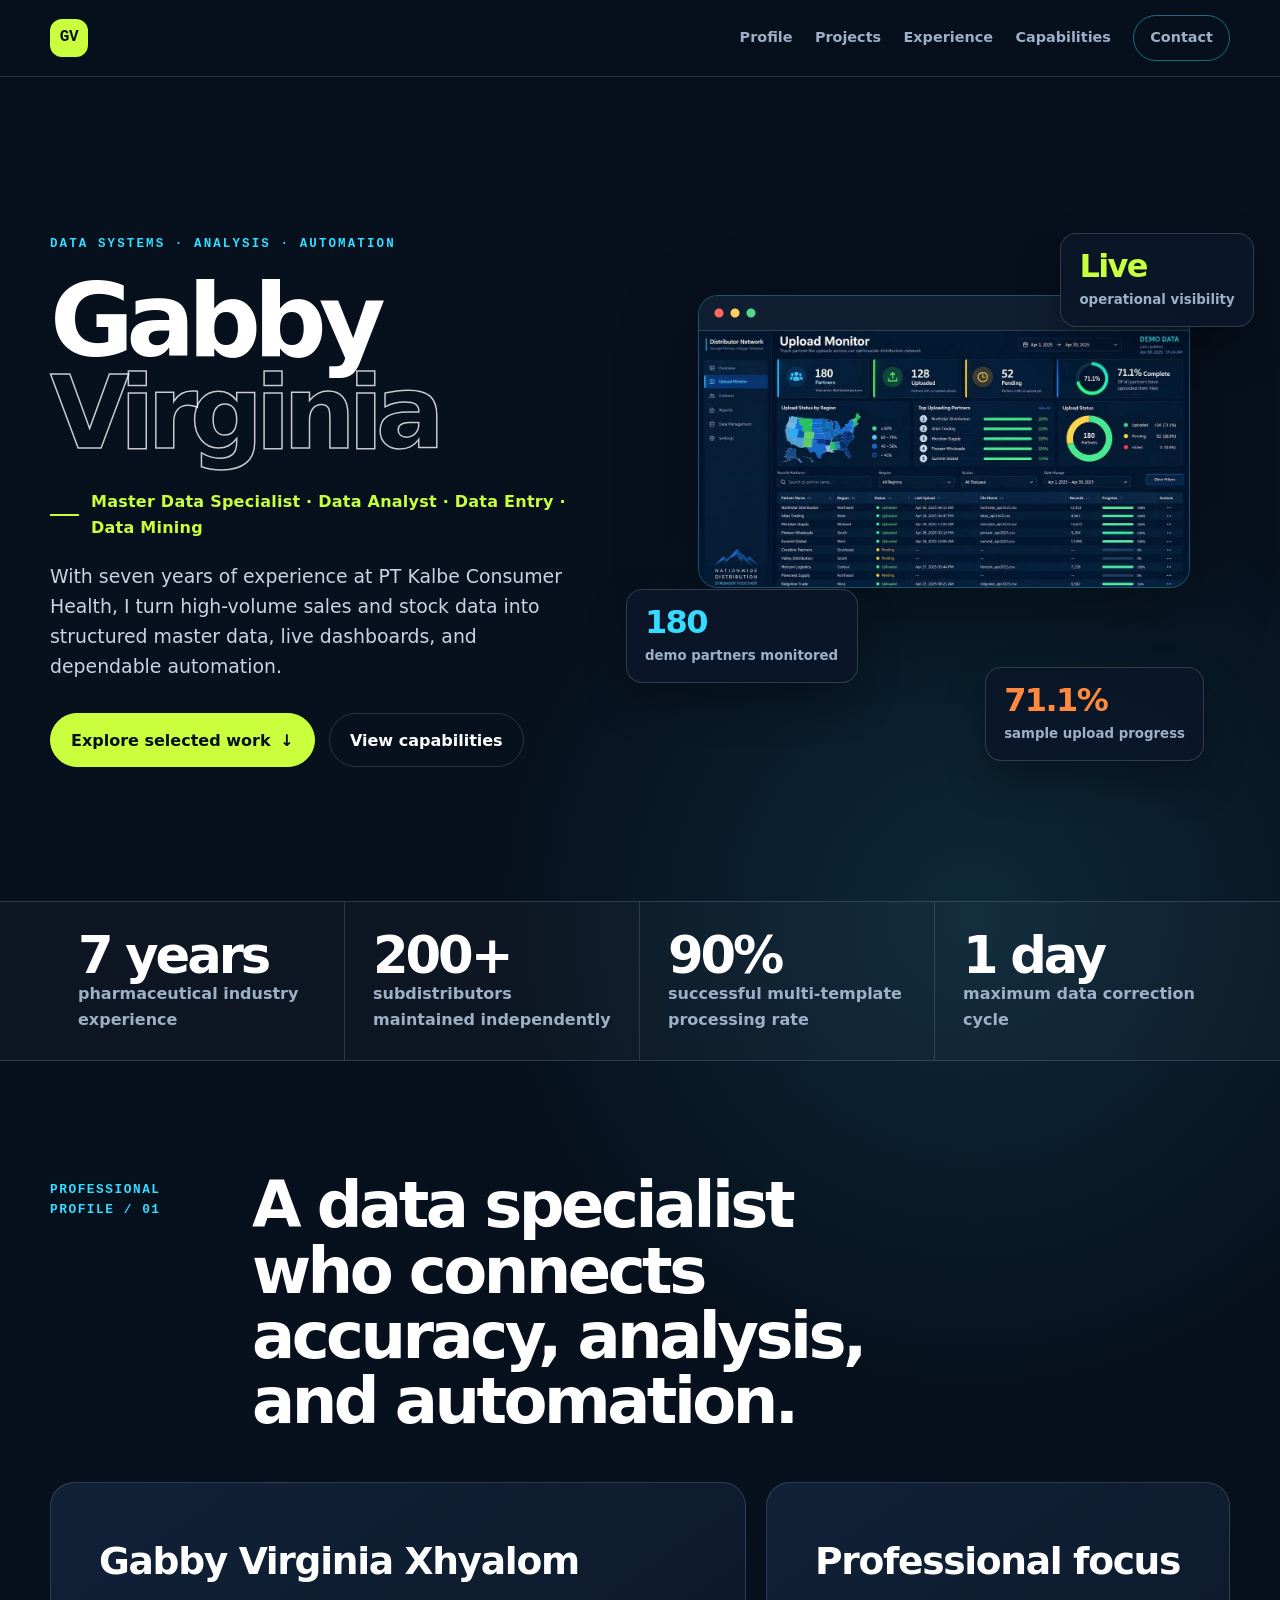
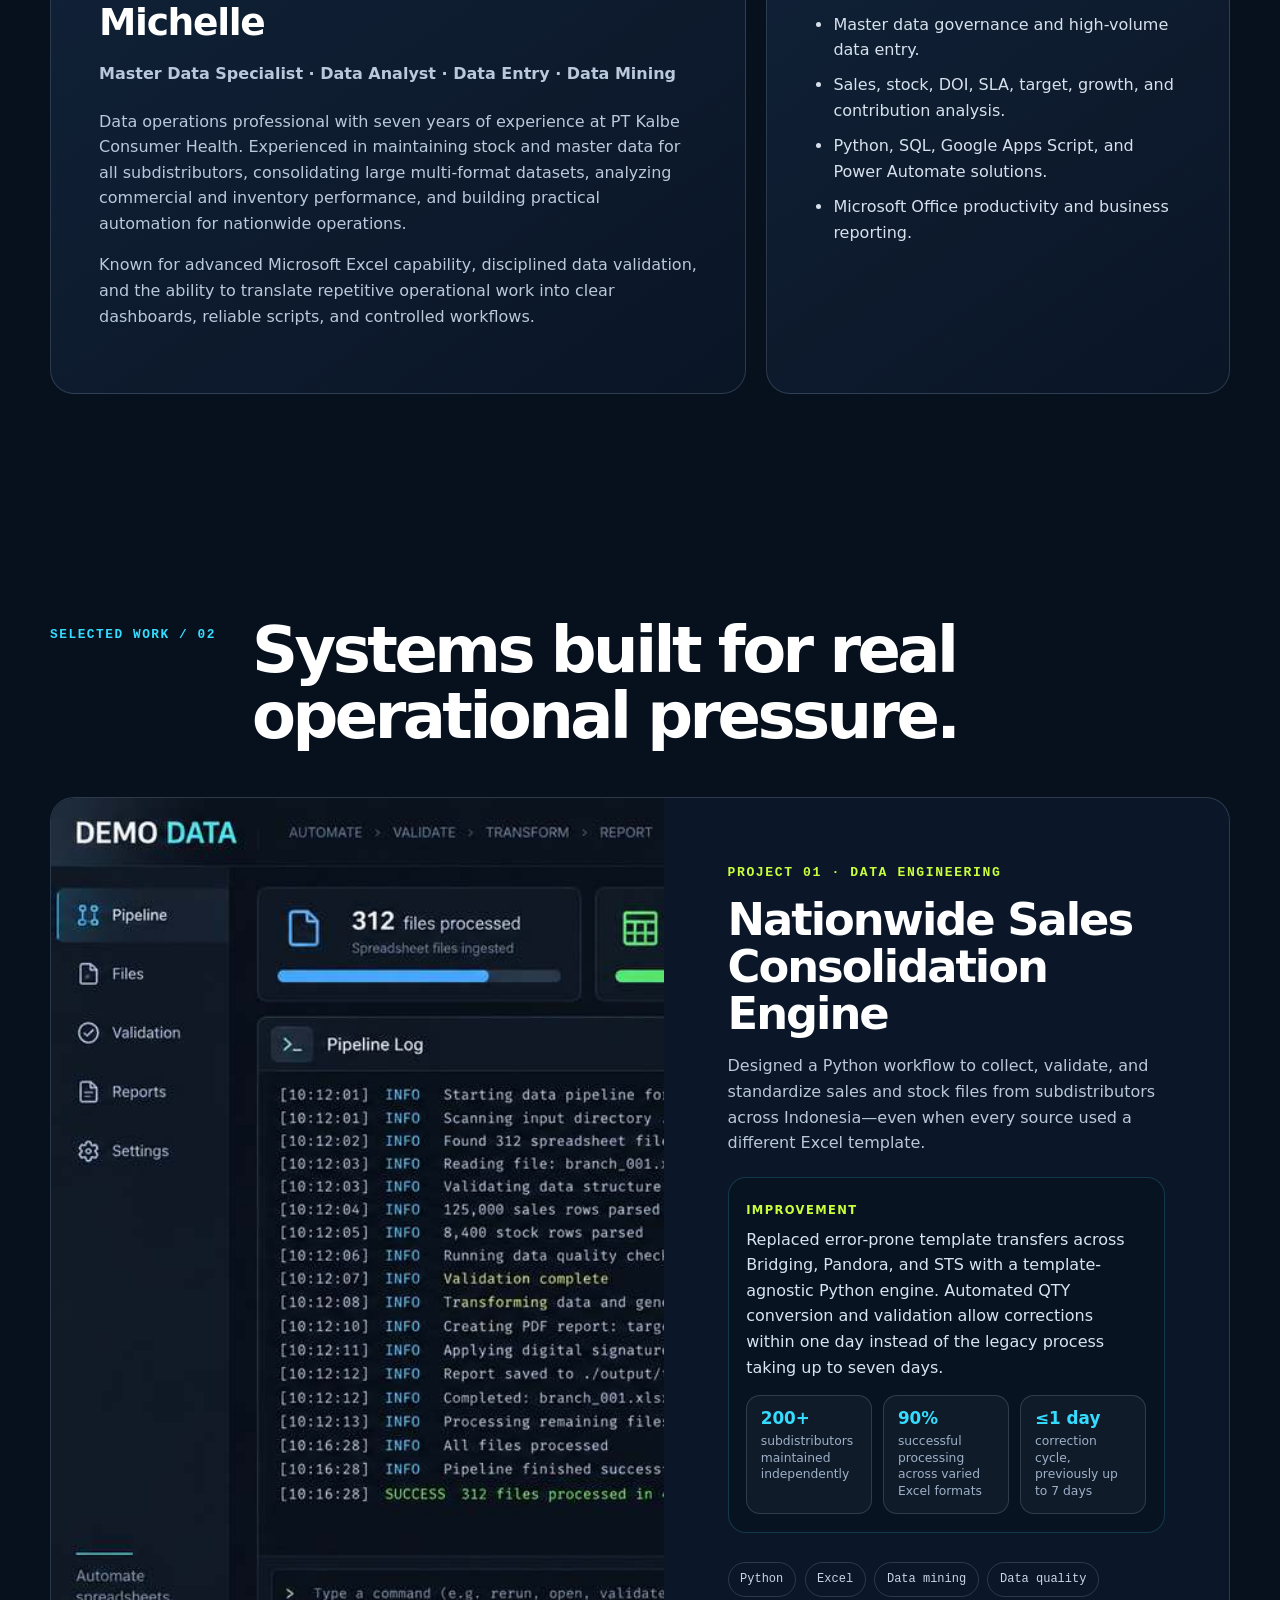
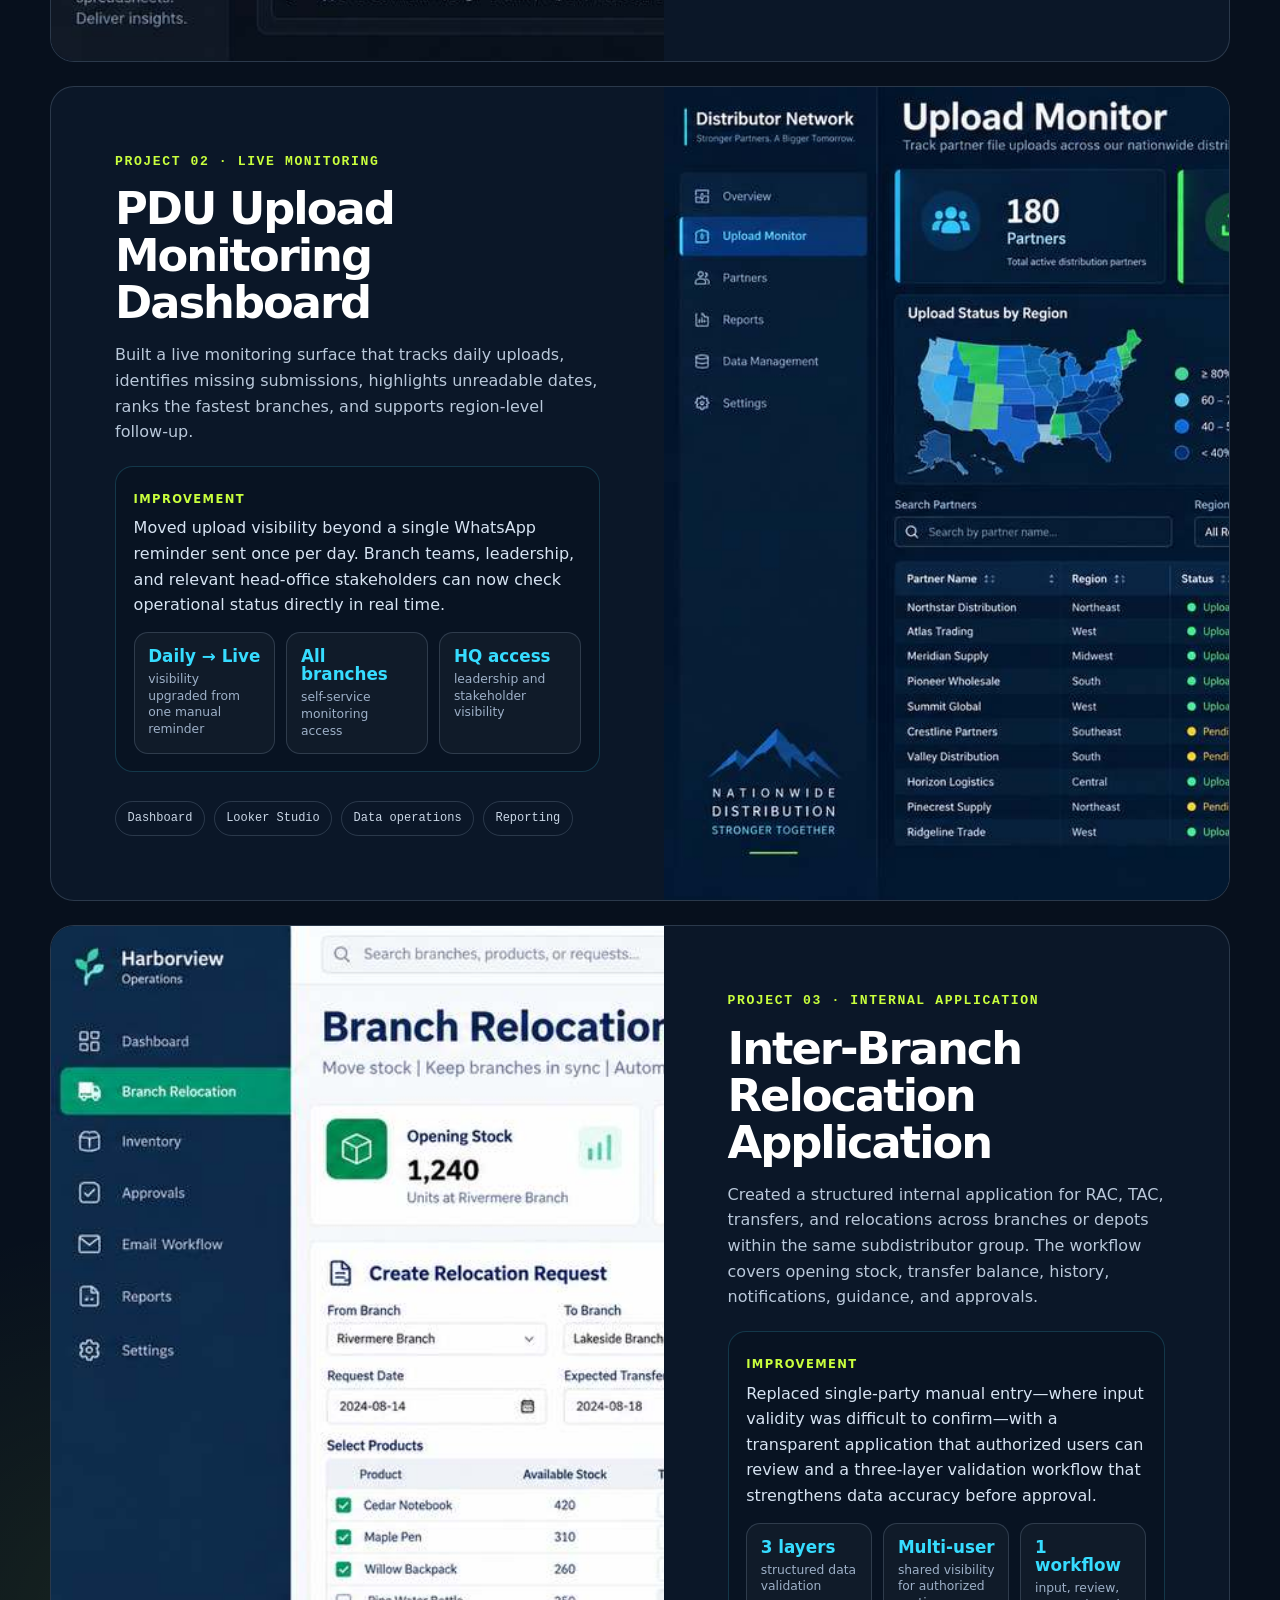
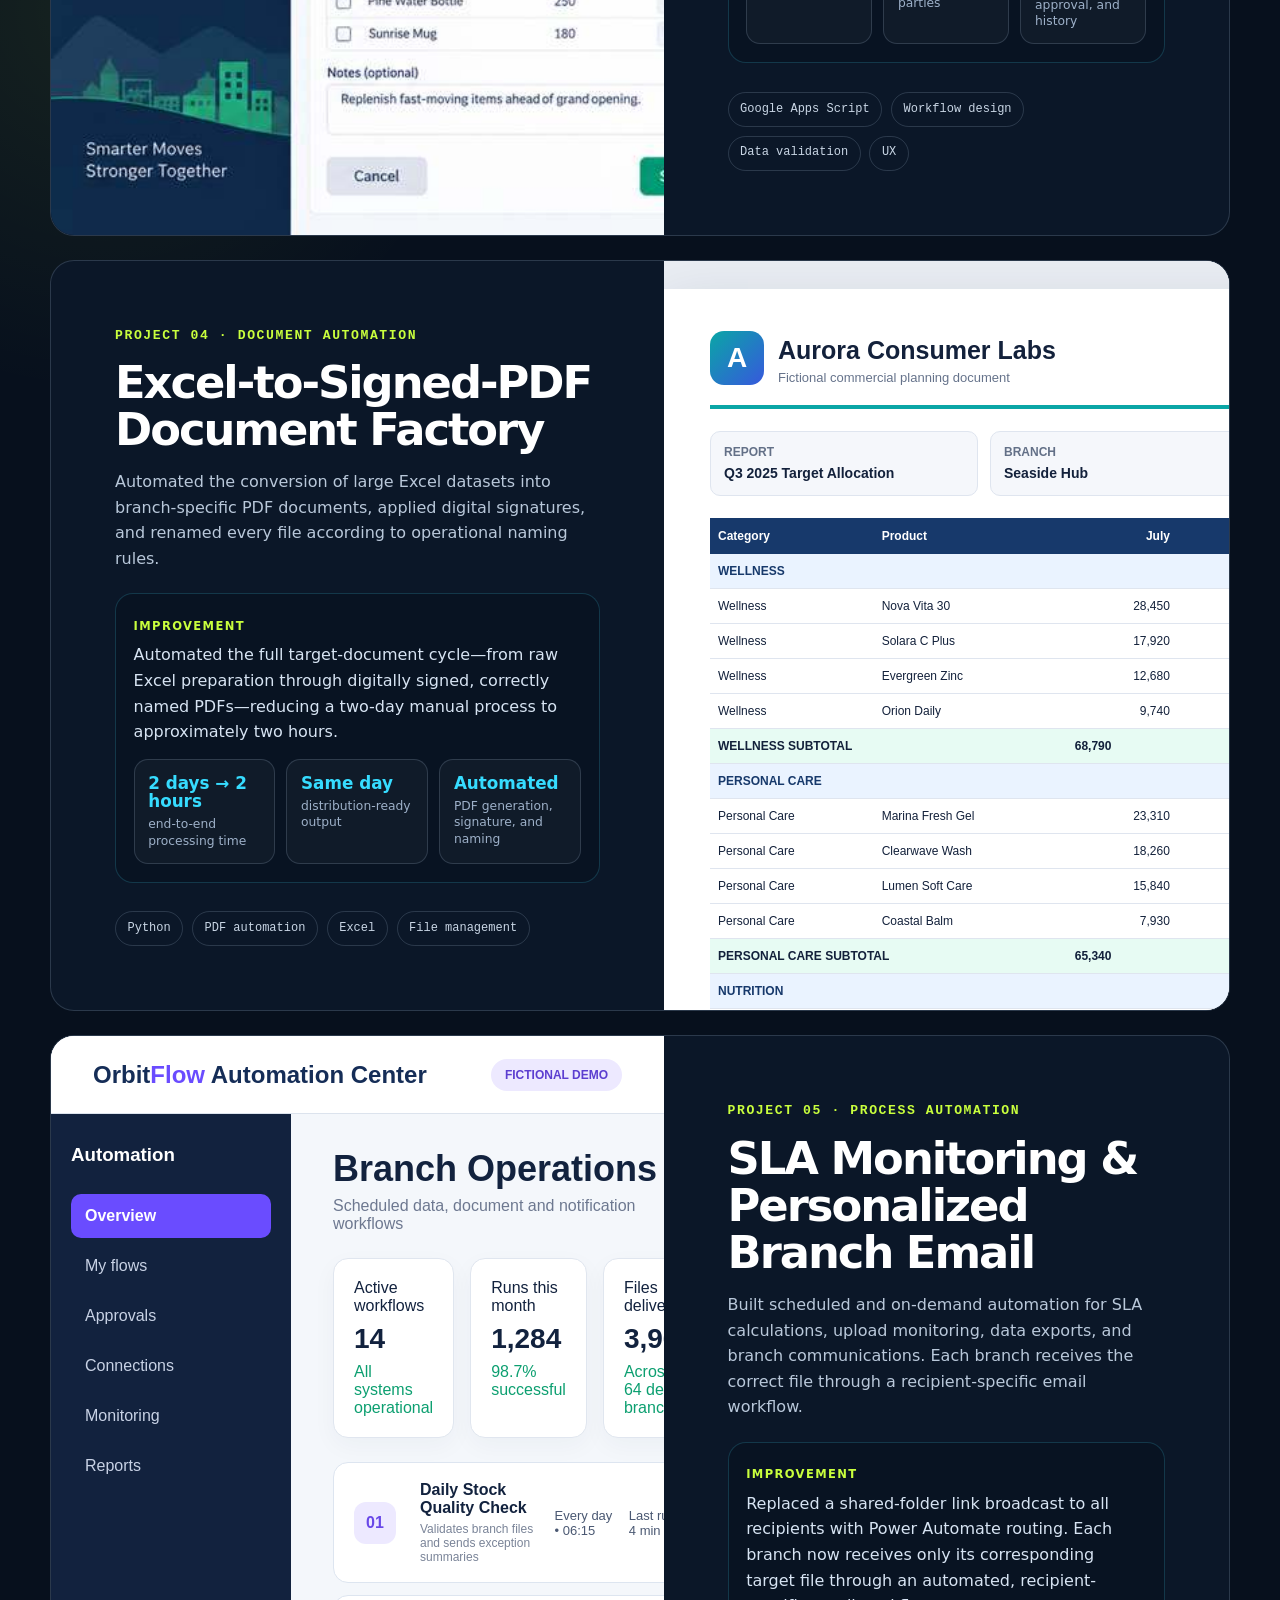
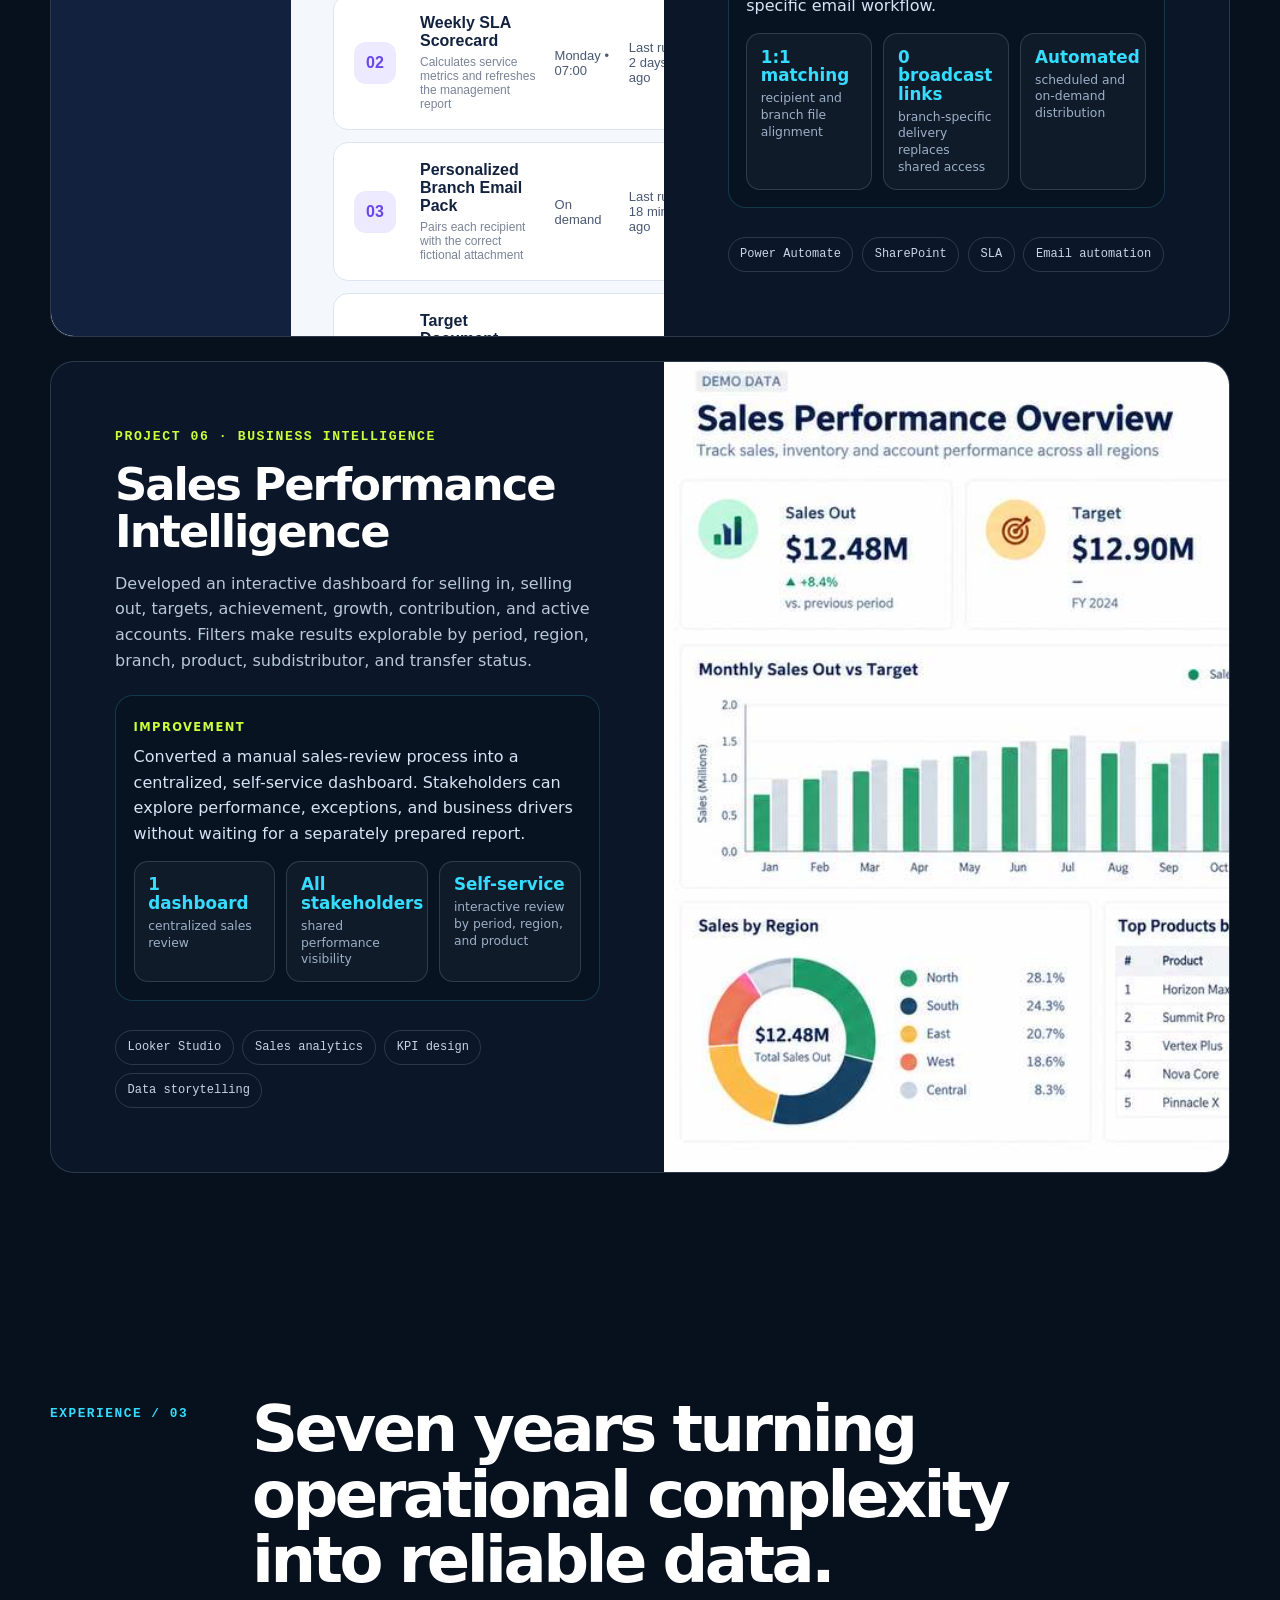
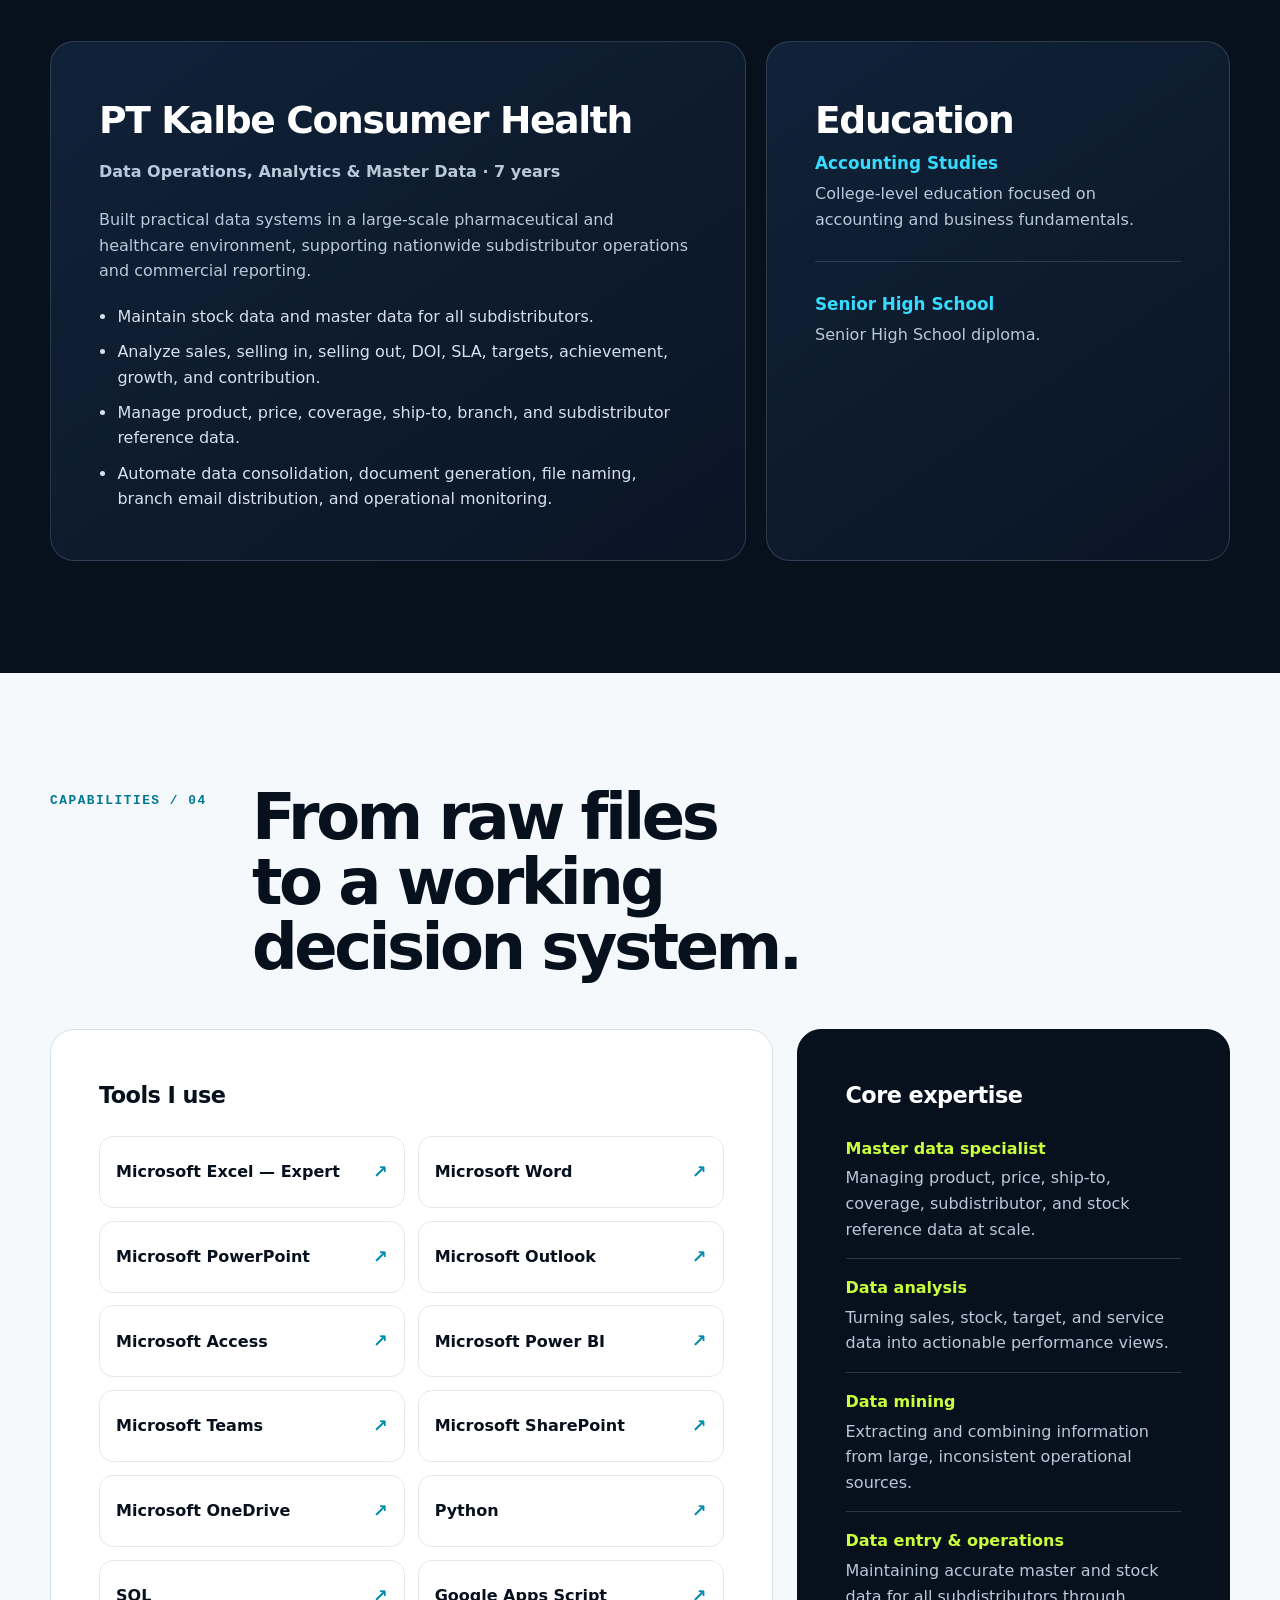
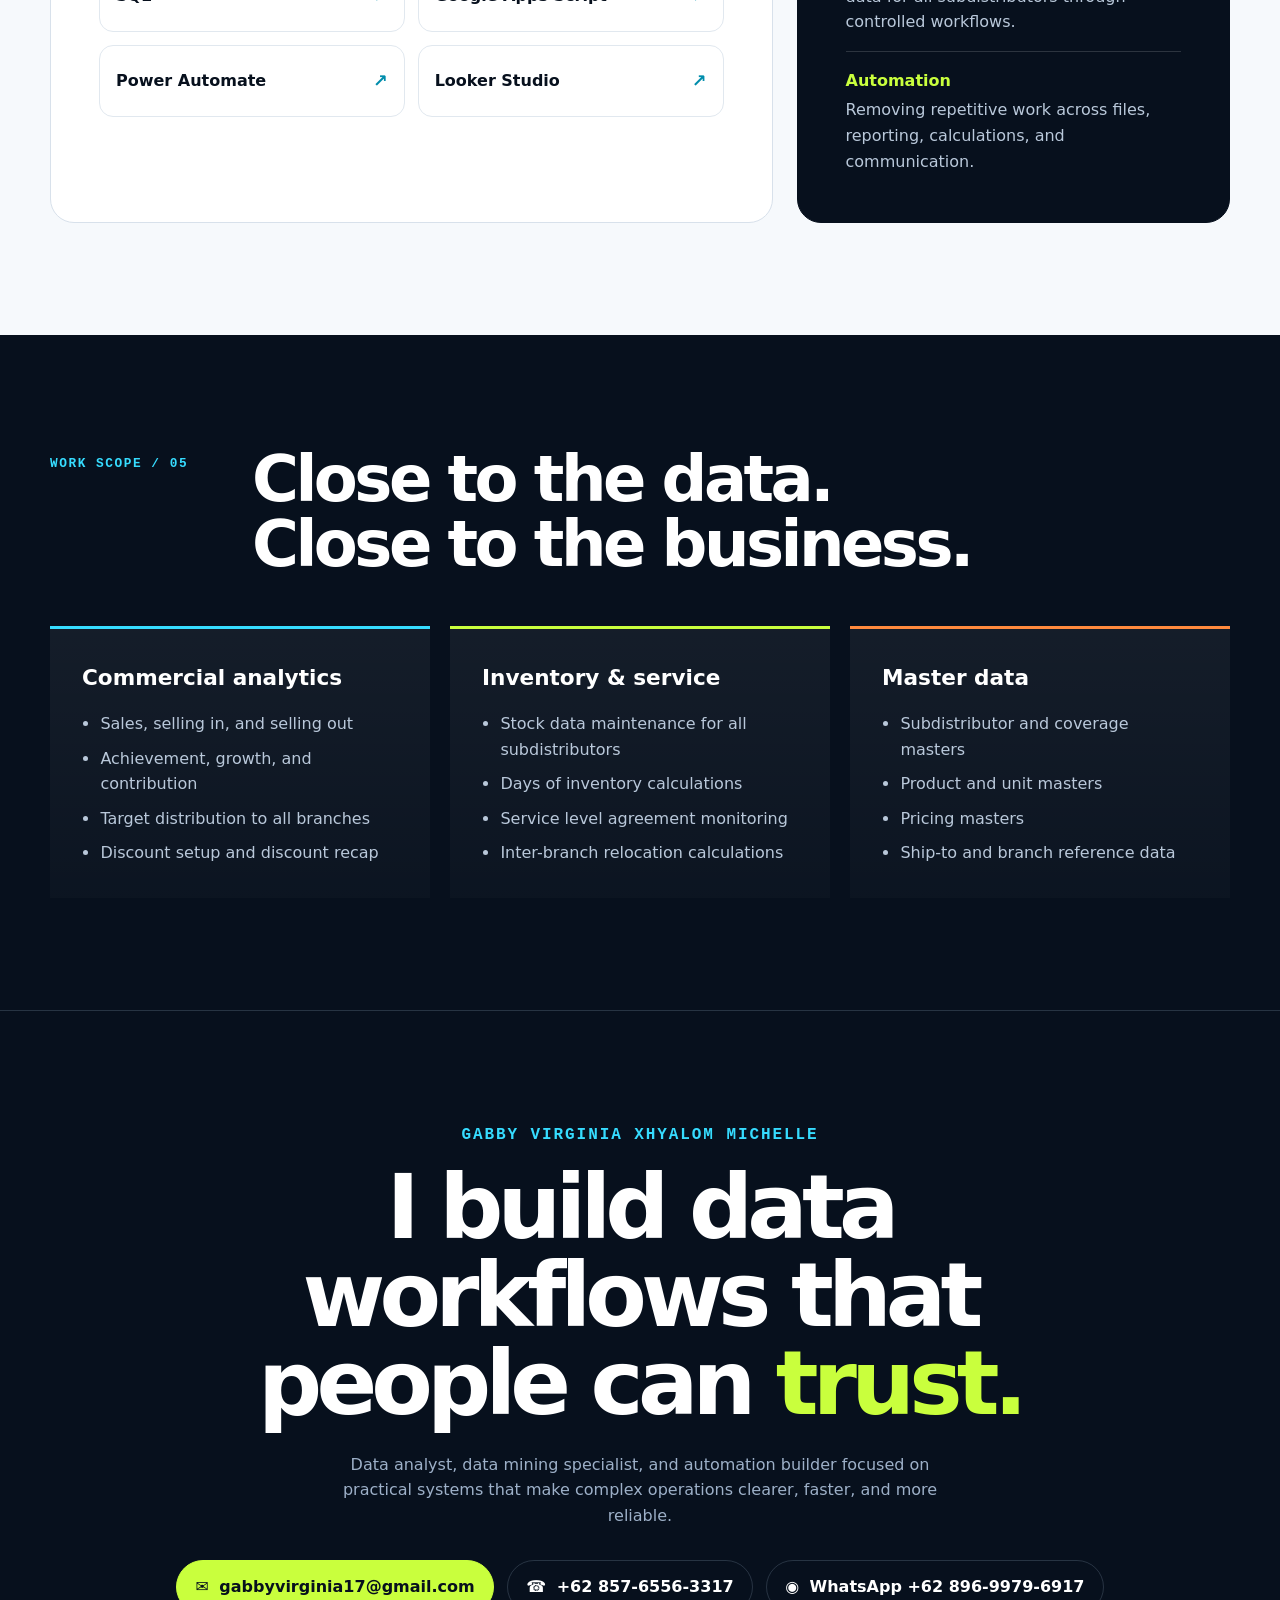
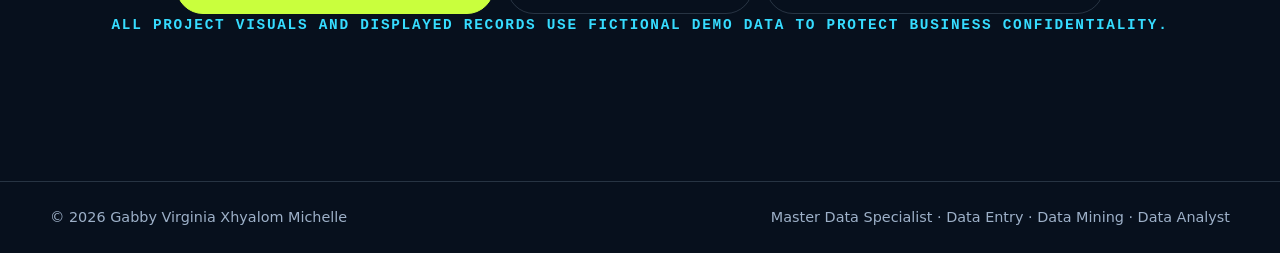
==== commit 100b78b5: "Update portfolio with quantified project improvements" ====
--- a/index.html
+++ b/index.html
@@ -43,7 +43,7 @@
 
         <div class="hero-visual" aria-label="Featured live upload monitoring dashboard">
           <figure class="screen">
-            <img src="assets/demo-upload-monitor.png" alt="Fully fictional upload monitoring dashboard with invented company names, dates and values">
+            <img src="assets/demo-upload-monitor.jpg" alt="Fully fictional upload monitoring dashboard with invented company names, dates and values">
           </figure>
           <div class="metric-card metric-a"><strong>180</strong><small>demo partners monitored</small></div>
           <div class="metric-card metric-b"><strong>Live</strong><small>operational visibility</small></div>
@@ -96,7 +96,7 @@
 
         <div class="project-list">
           <article class="project reveal">
-            <div class="project-media"><img src="assets/demo-automation-pipeline.png" alt="Fully fictional data automation pipeline with invented files, values and brand"></div>
+            <div class="project-media"><img src="assets/demo-automation-pipeline.jpg" alt="Fully fictional data automation pipeline with invented files, values and brand"></div>
             <div class="project-copy">
               <span class="project-number">PROJECT 01 · DATA ENGINEERING</span>
               <h3>Nationwide Sales Consolidation Engine</h3>
@@ -115,7 +115,7 @@
           </article>
 
           <article class="project reveal">
-            <div class="project-media"><img src="assets/demo-upload-monitor.png" alt="Fully fictional upload monitoring dashboard with invented partner names and operational values"></div>
+            <div class="project-media"><img src="assets/demo-upload-monitor.jpg" alt="Fully fictional upload monitoring dashboard with invented partner names and operational values"></div>
             <div class="project-copy">
               <span class="project-number">PROJECT 02 · LIVE MONITORING</span>
               <h3>PDU Upload Monitoring Dashboard</h3>
@@ -134,7 +134,7 @@
           </article>
 
           <article class="project reveal">
-            <div class="project-media"><img src="assets/demo-relocation-workflow.png" alt="Fully fictional branch relocation application with invented branches, products and values"></div>
+            <div class="project-media"><img src="assets/demo-relocation-workflow.jpg" alt="Fully fictional branch relocation application with invented branches, products and values"></div>
             <div class="project-copy">
               <span class="project-number">PROJECT 03 · INTERNAL APPLICATION</span>
               <h3>Inter-Branch Relocation Application</h3>
@@ -191,7 +191,7 @@
           </article>
 
           <article class="project reveal">
-            <div class="project-media"><img src="assets/demo-sales-dashboard.png" alt="Fully fictional sales performance dashboard with invented products, regions, charts and values"></div>
+            <div class="project-media"><img src="assets/demo-sales-dashboard.jpg" alt="Fully fictional sales performance dashboard with invented products, regions, charts and values"></div>
             <div class="project-copy">
               <span class="project-number">PROJECT 06 · BUSINESS INTELLIGENCE</span>
               <h3>Sales Performance Intelligence</h3>
@@ -332,3 +332,4 @@
   <script src="script.js"></script>
 </body>
 </html>
+
--- a/styles.css
+++ b/styles.css
@@ -539,3 +539,4 @@
       .hero-actions .button { width: 100%; }
       .metric-c { display: none; }
     }
+
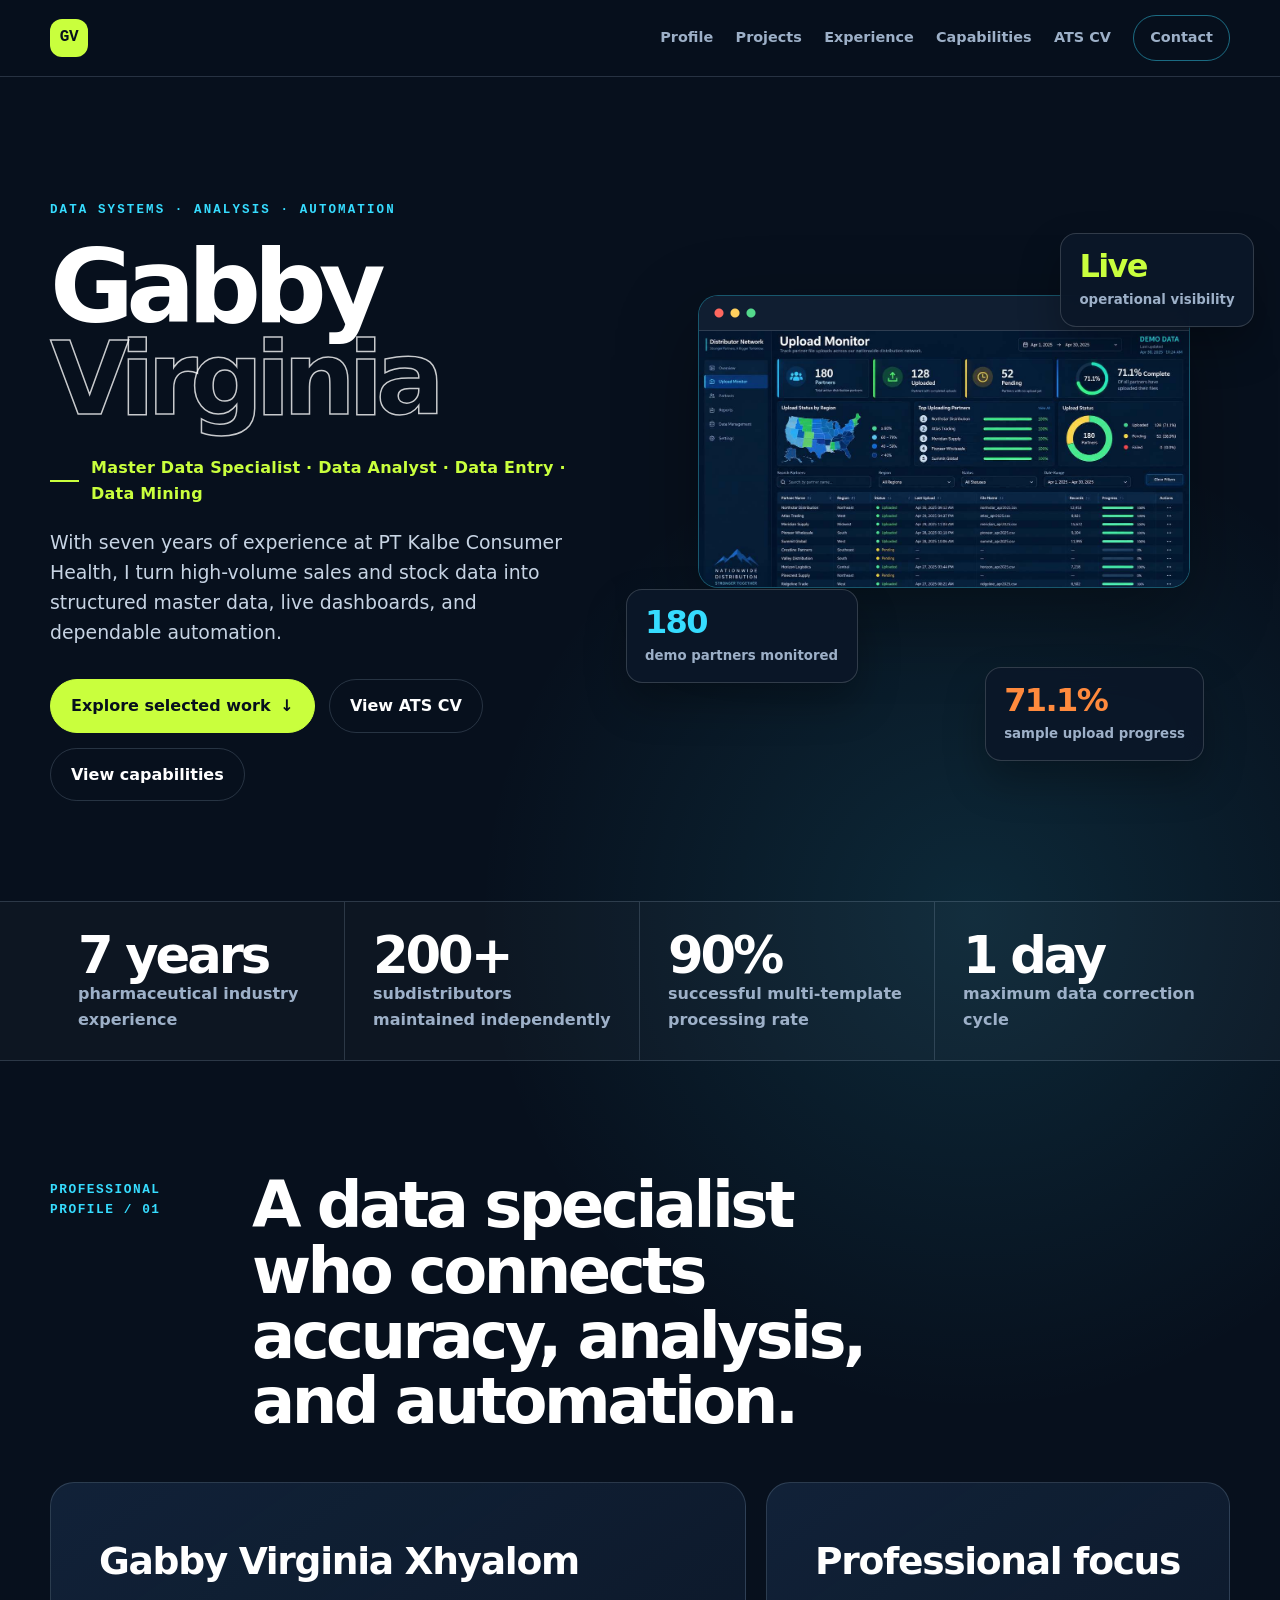
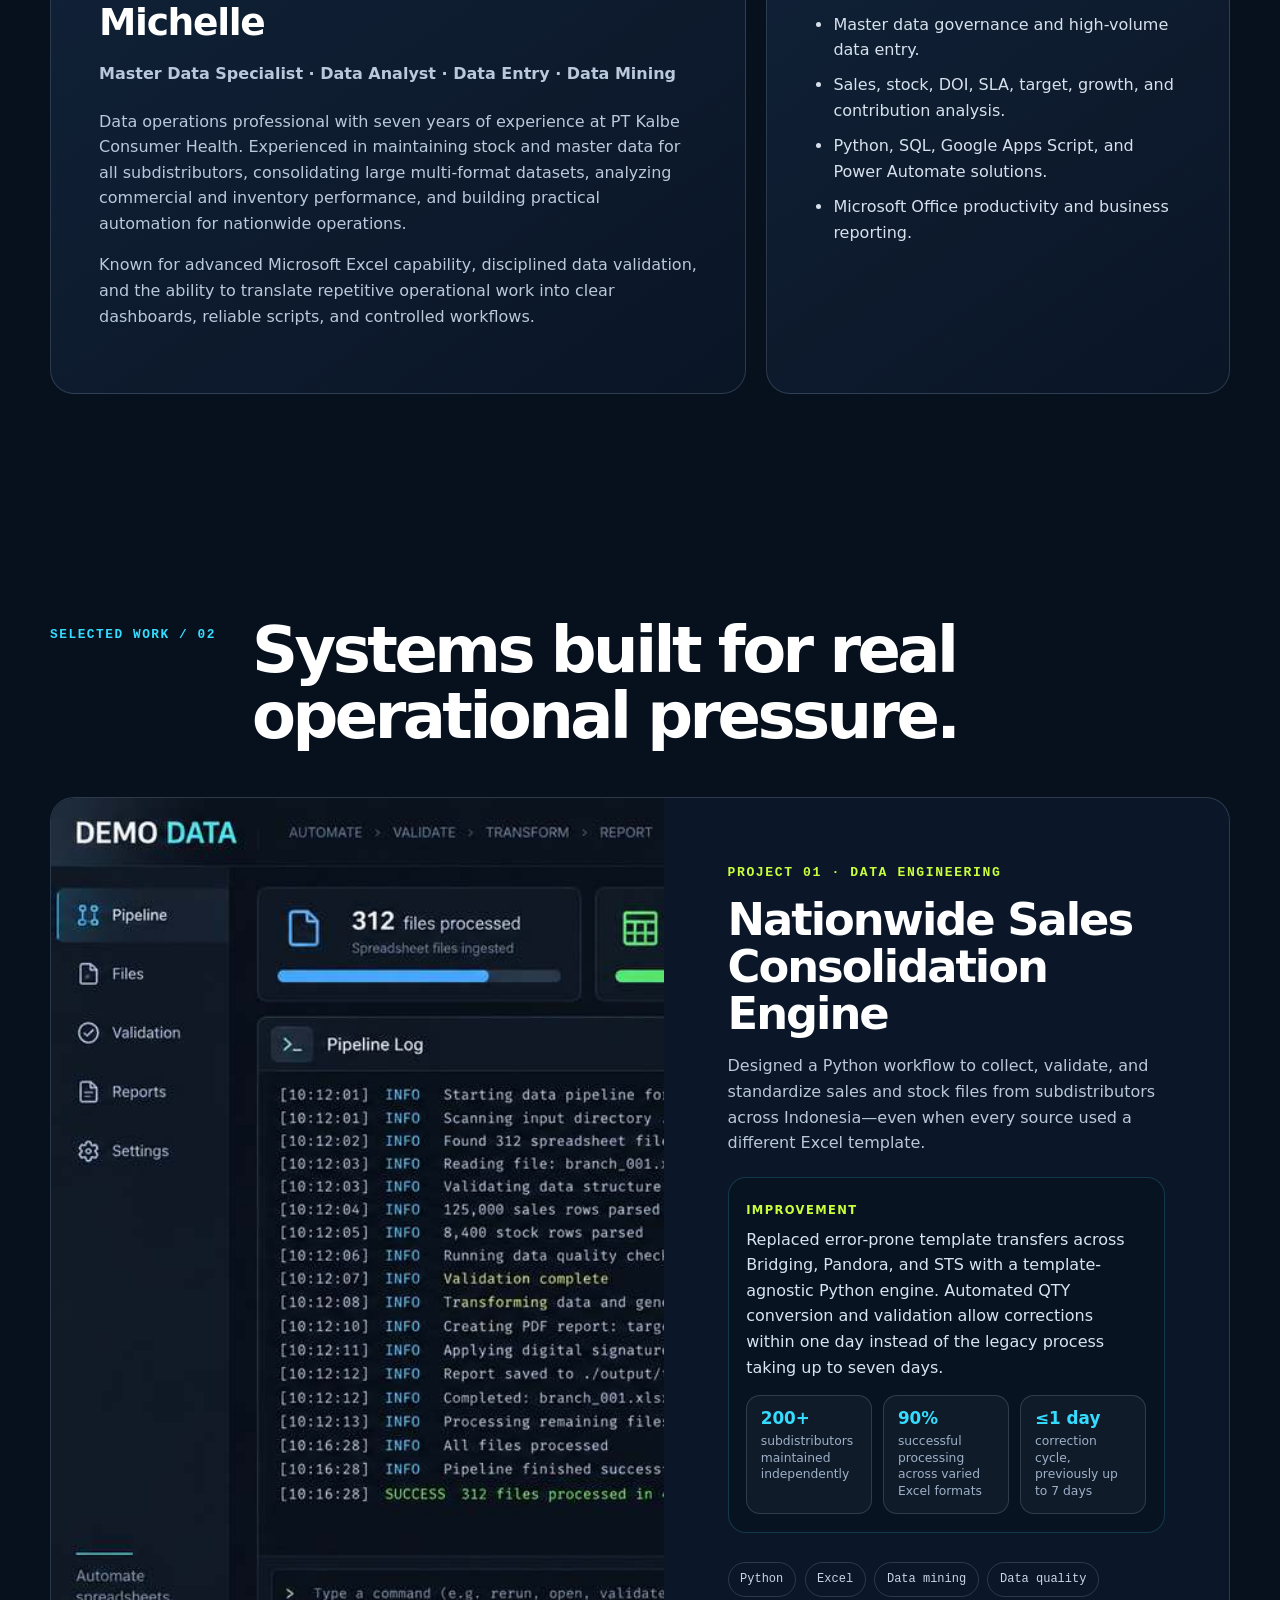
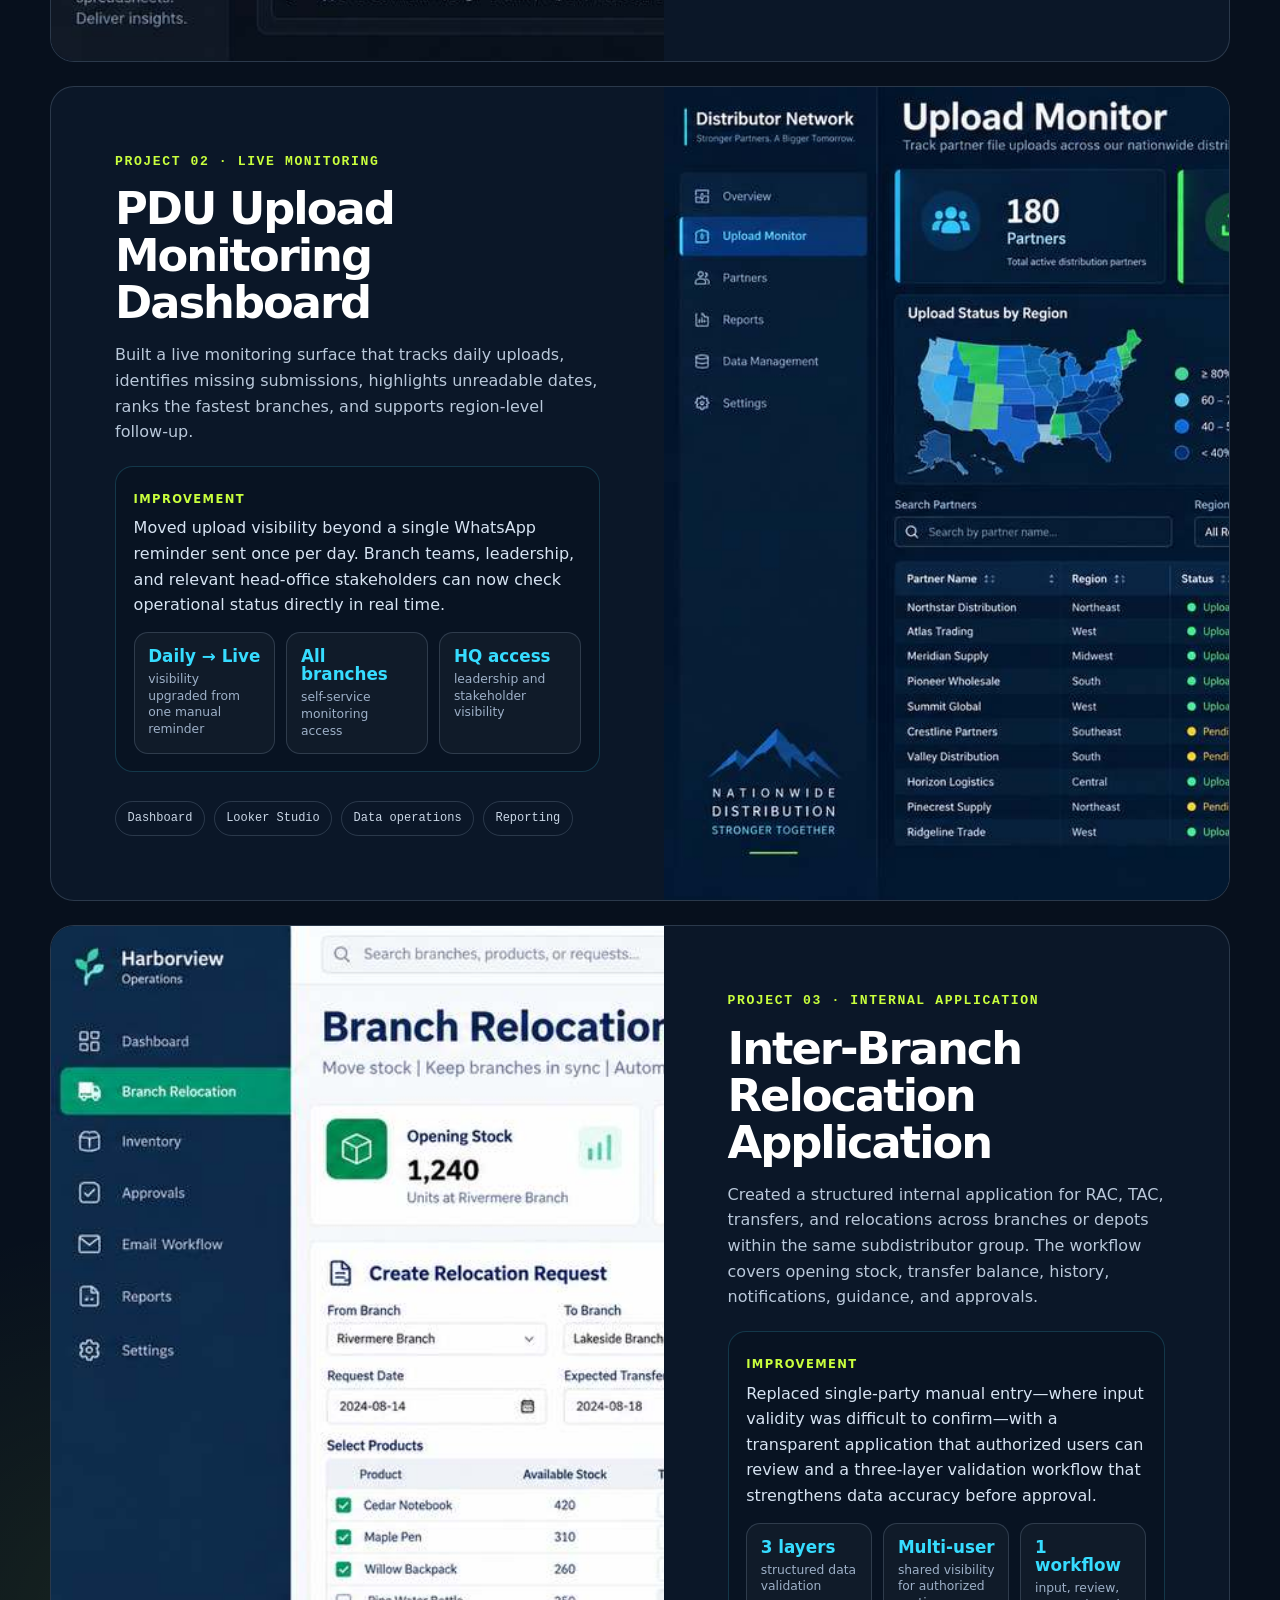
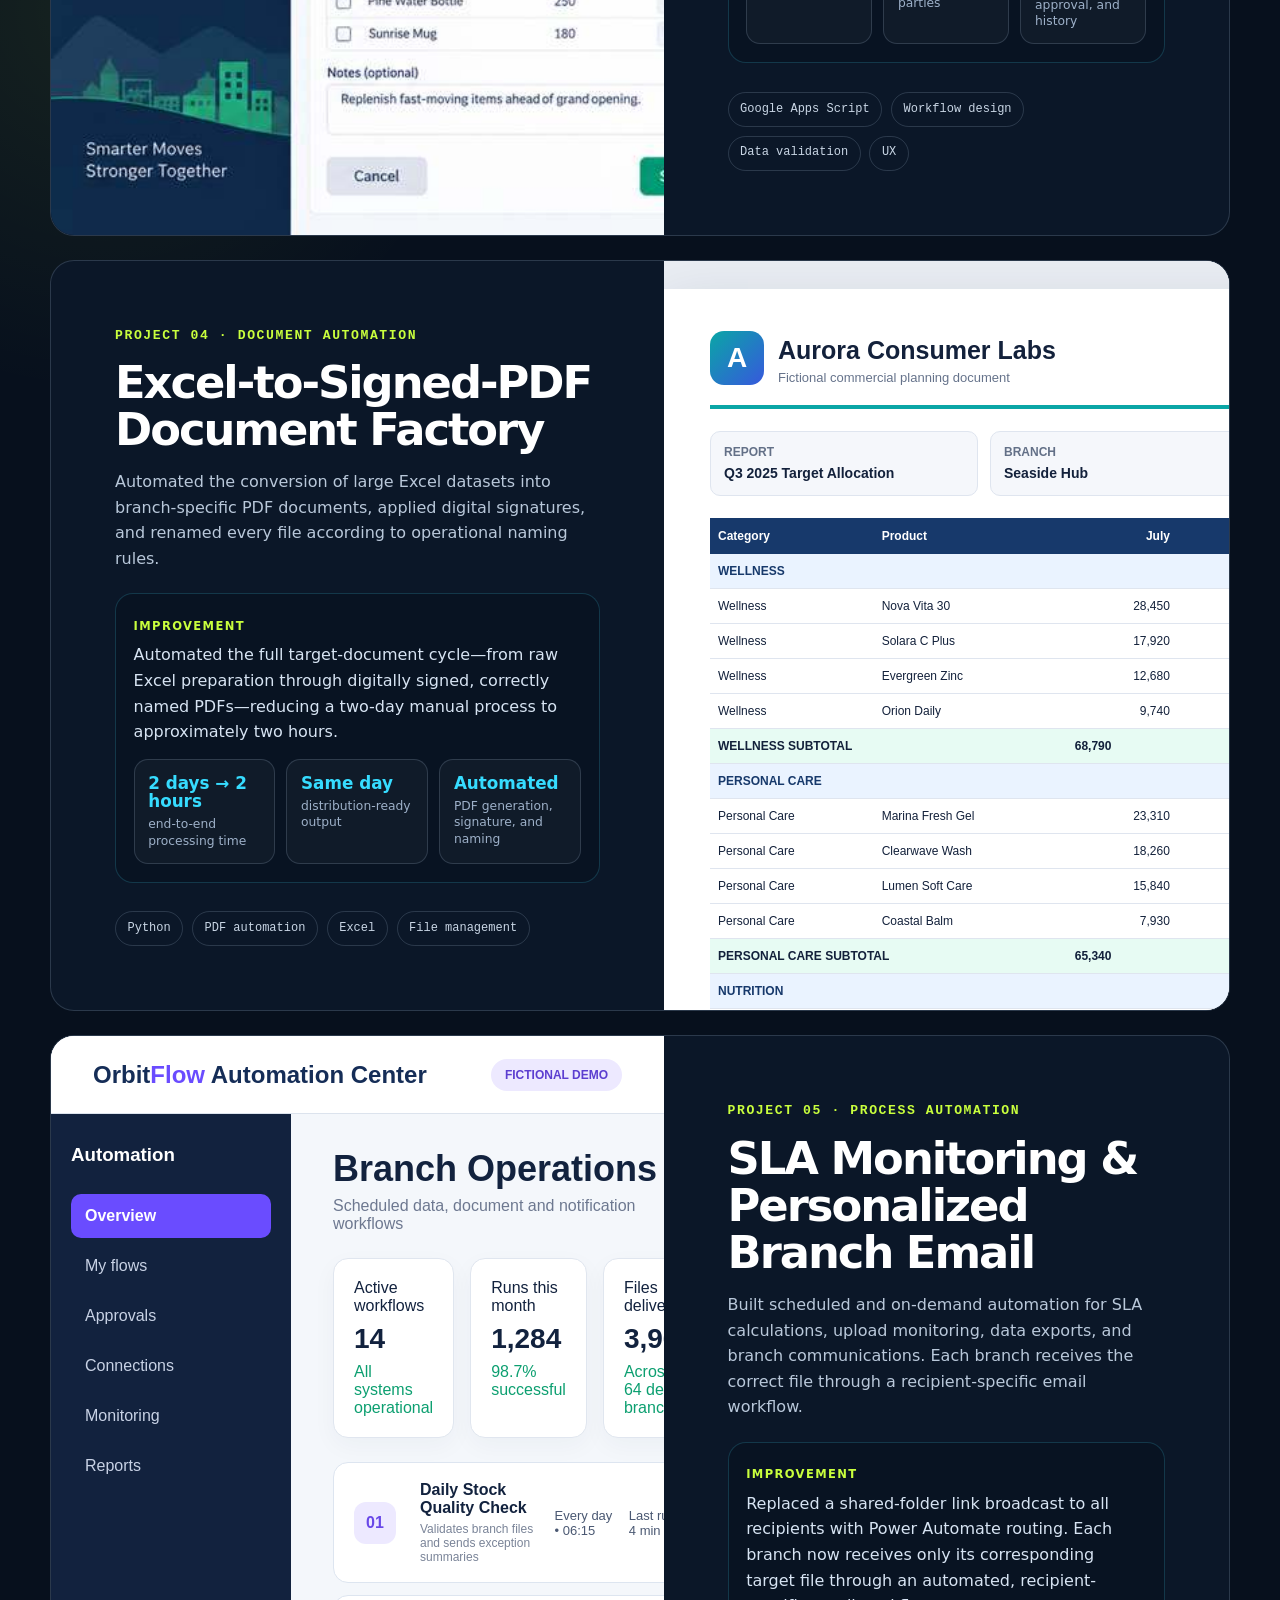
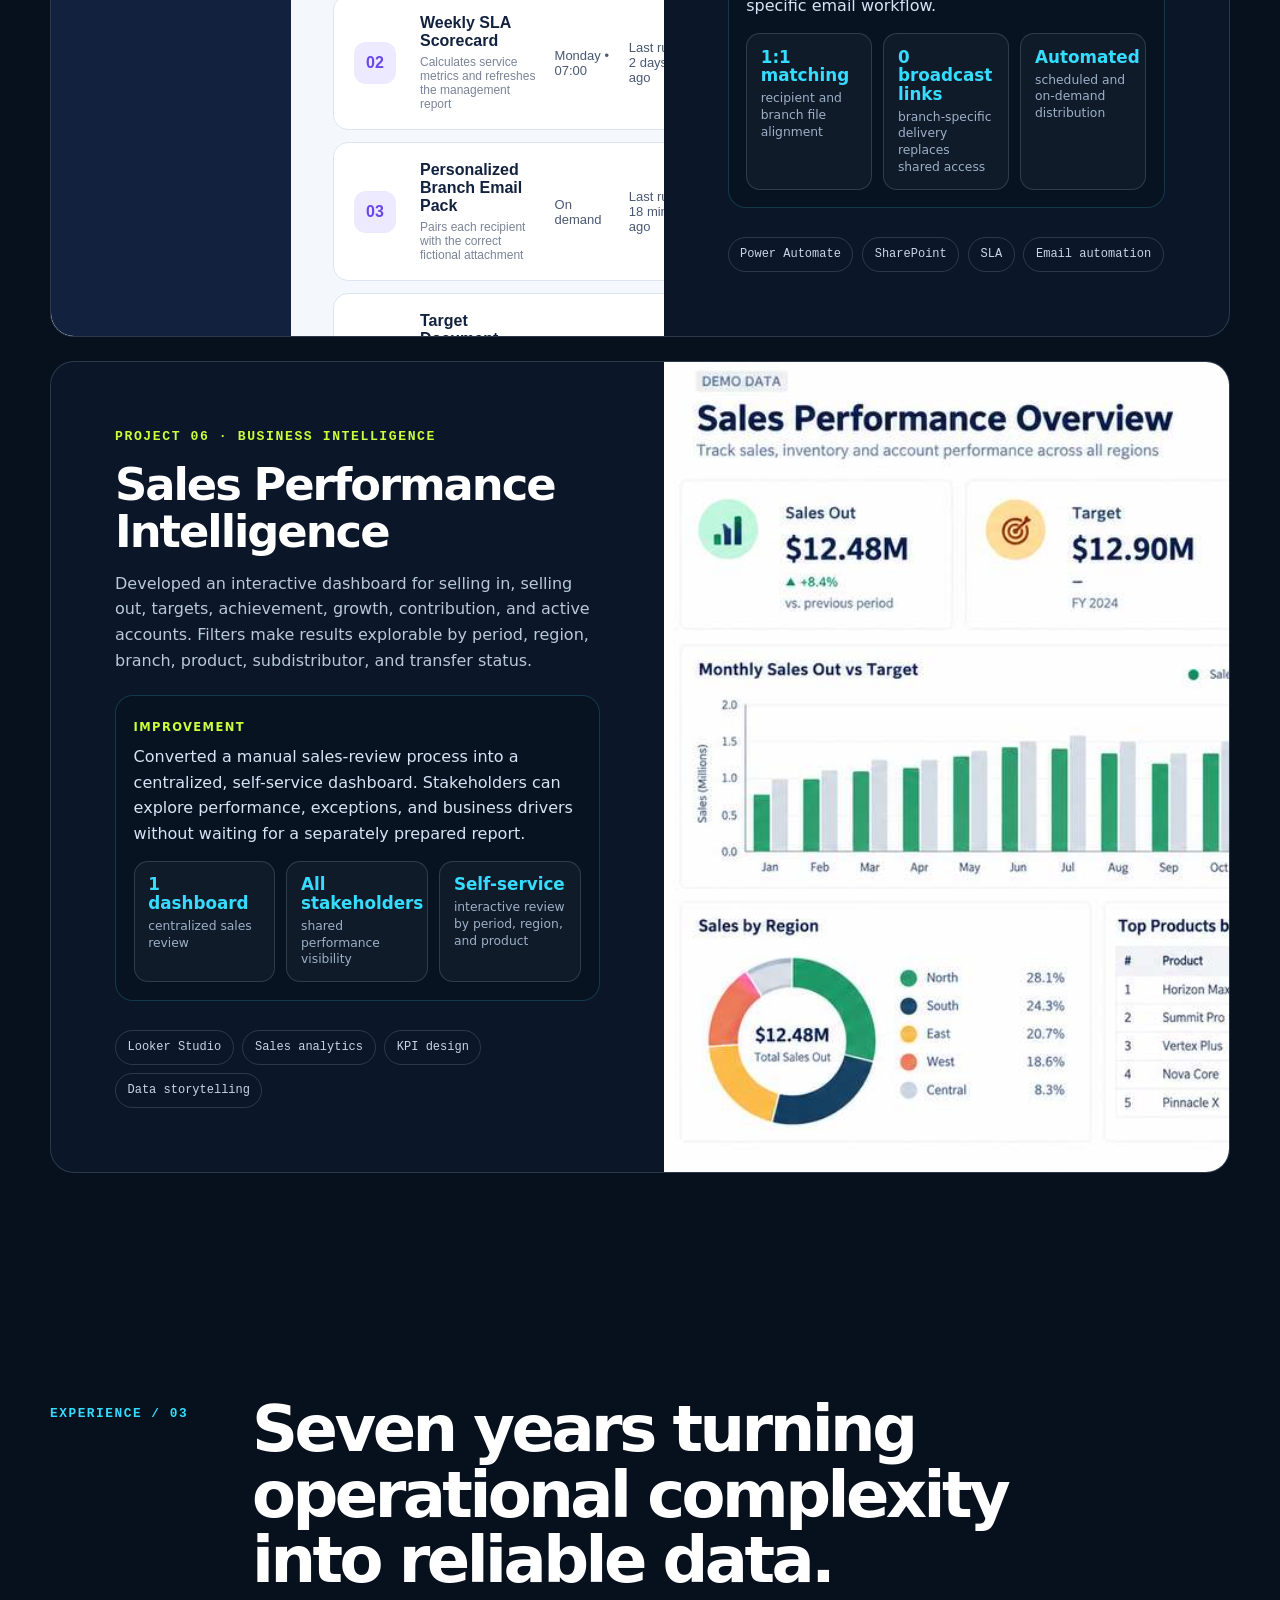
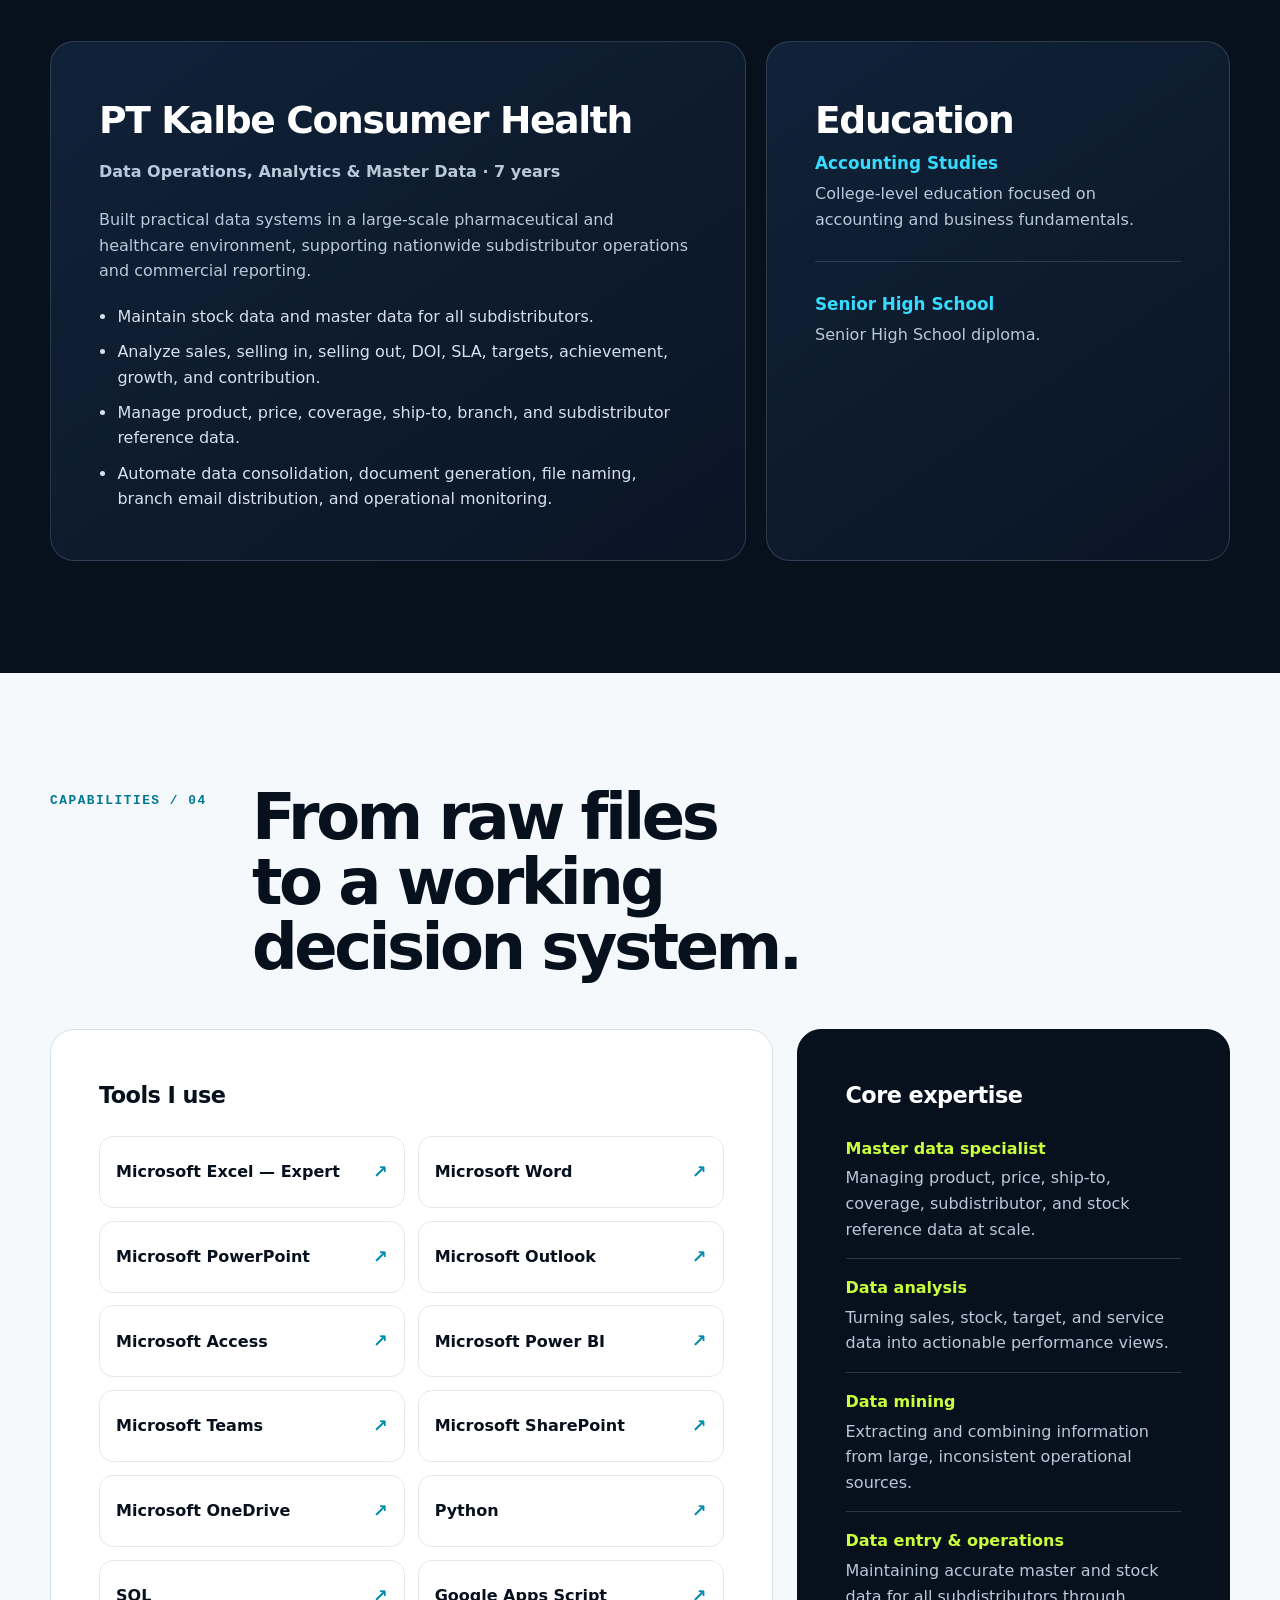
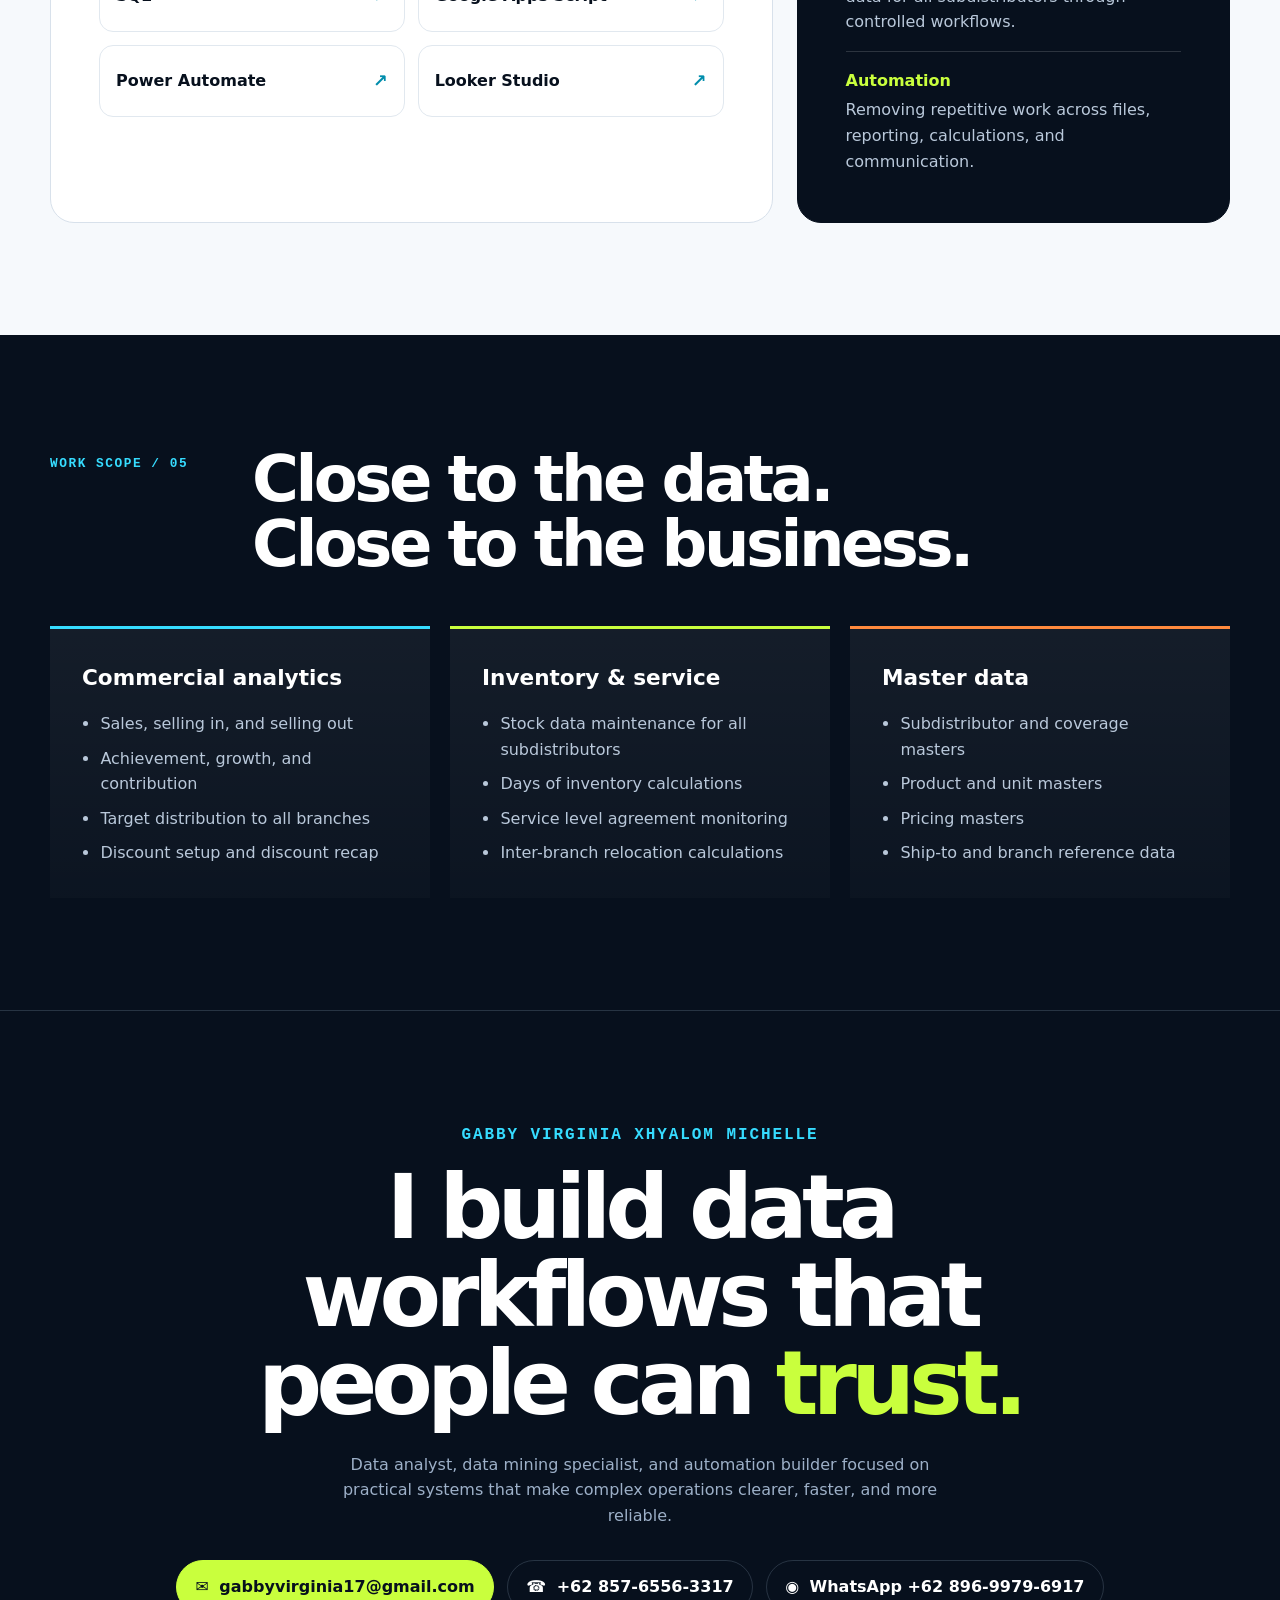
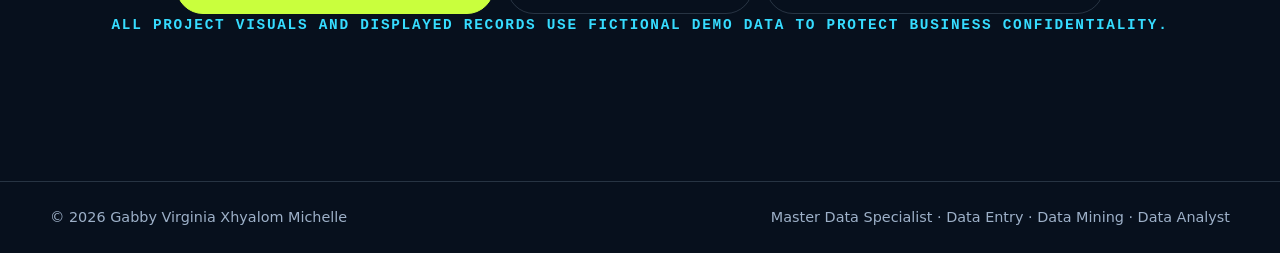
==== commit 0bc00c05: "Restore interconnected ATS CV and project details" ====
--- a/index.html
+++ b/index.html
@@ -22,6 +22,7 @@
         <a href="#projects">Projects</a>
         <a href="#experience">Experience</a>
         <a href="#capabilities">Capabilities</a>
+        <a href="cv.html">ATS CV</a>
         <a class="nav-pill" href="#contact">Contact</a>
       </nav>
     </div>
@@ -37,6 +38,7 @@
           <p class="hero-copy">With seven years of experience at PT Kalbe Consumer Health, I turn high-volume sales and stock data into structured master data, live dashboards, and dependable automation.</p>
           <div class="hero-actions">
             <a class="button button-primary" href="#projects">Explore selected work <span aria-hidden="true">↓</span></a>
+            <a class="button button-secondary" href="cv.html">View ATS CV</a>
             <a class="button button-secondary" href="#capabilities">View capabilities</a>
           </div>
         </div>
@@ -332,4 +334,3 @@
   <script src="script.js"></script>
 </body>
 </html>
-
